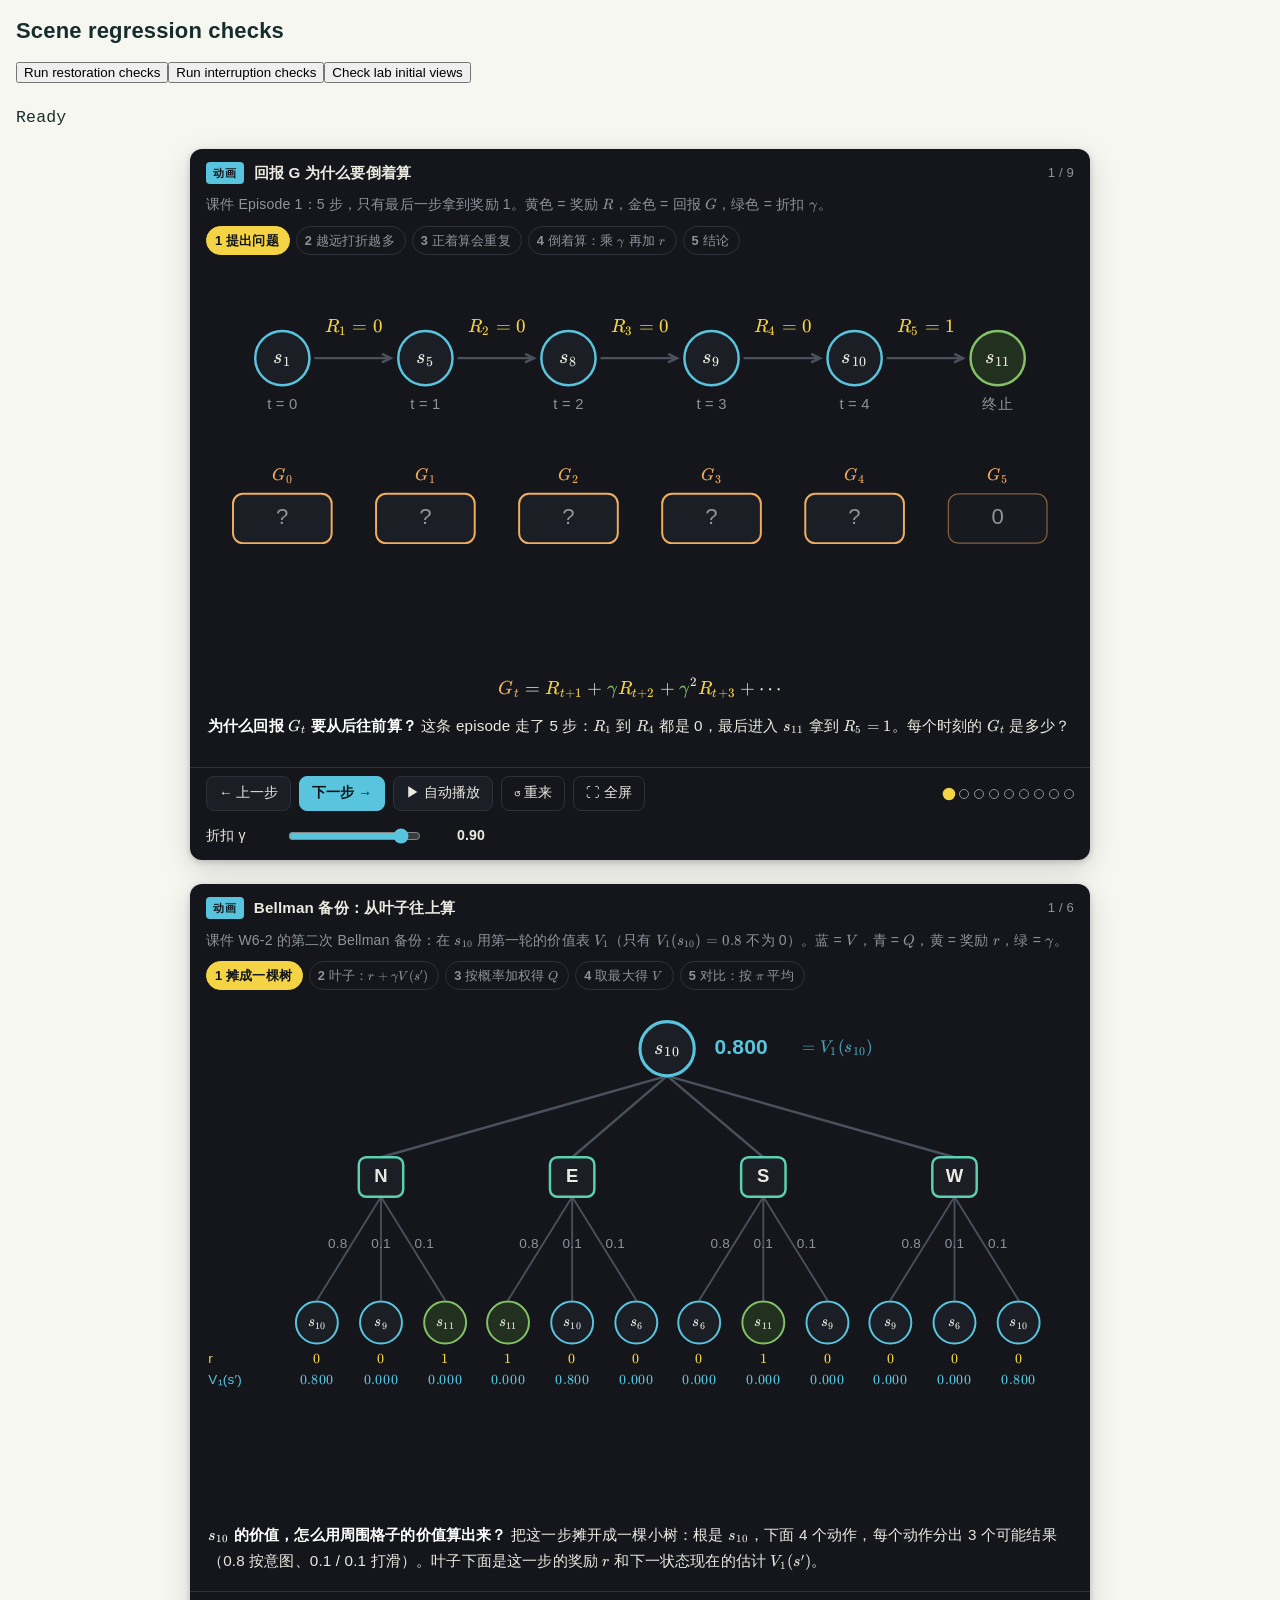
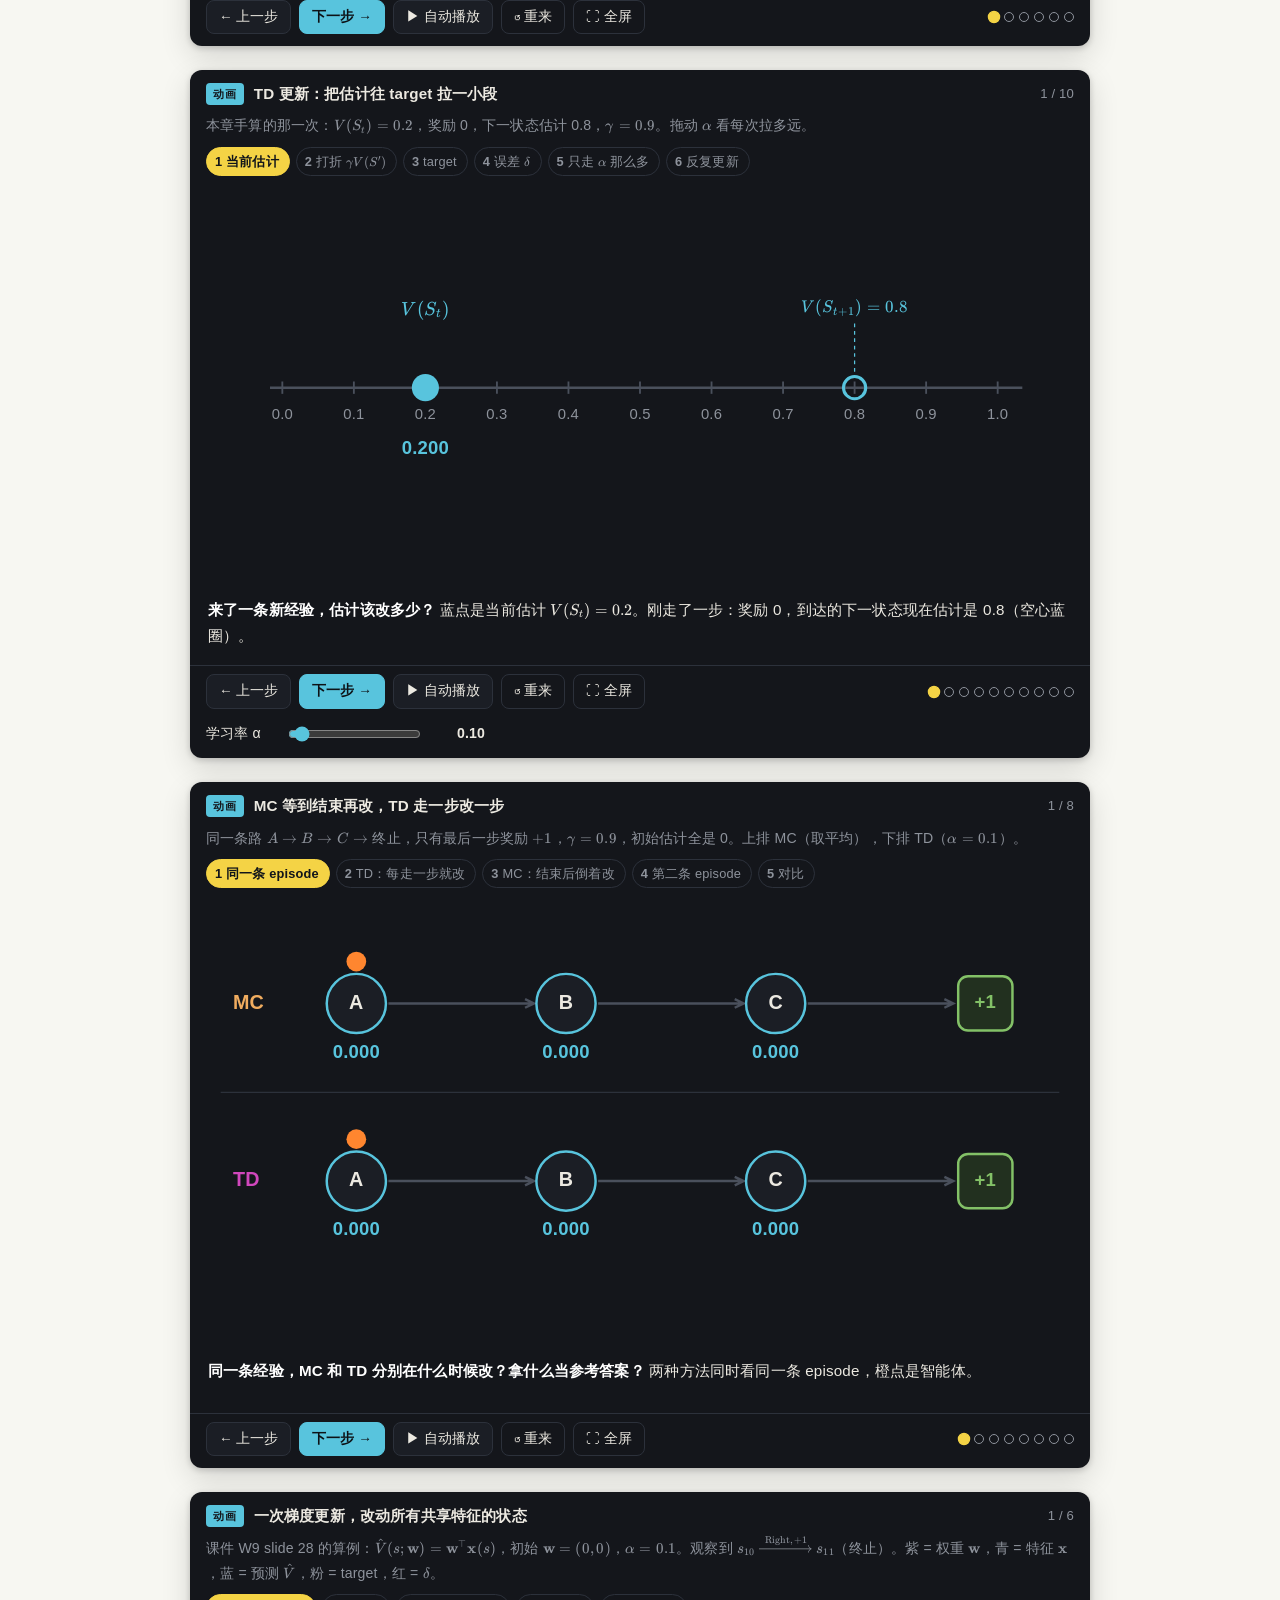
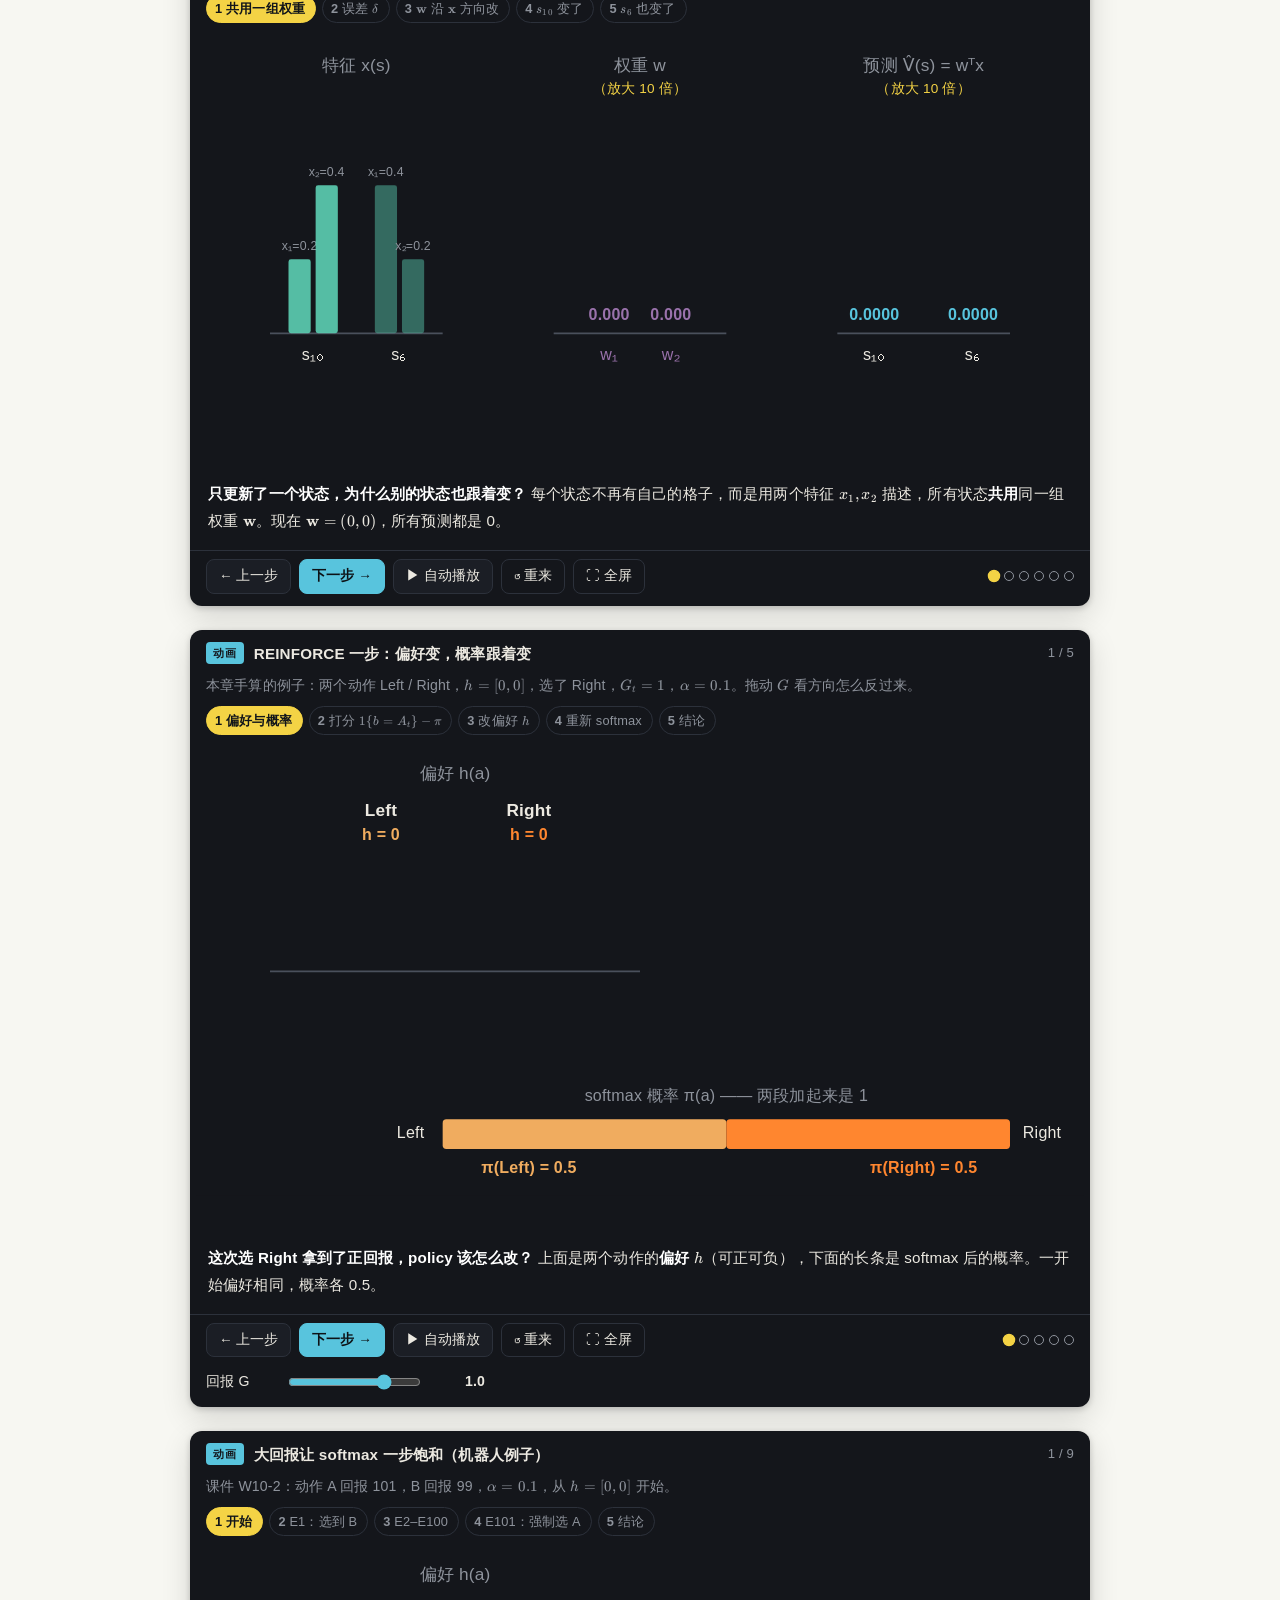
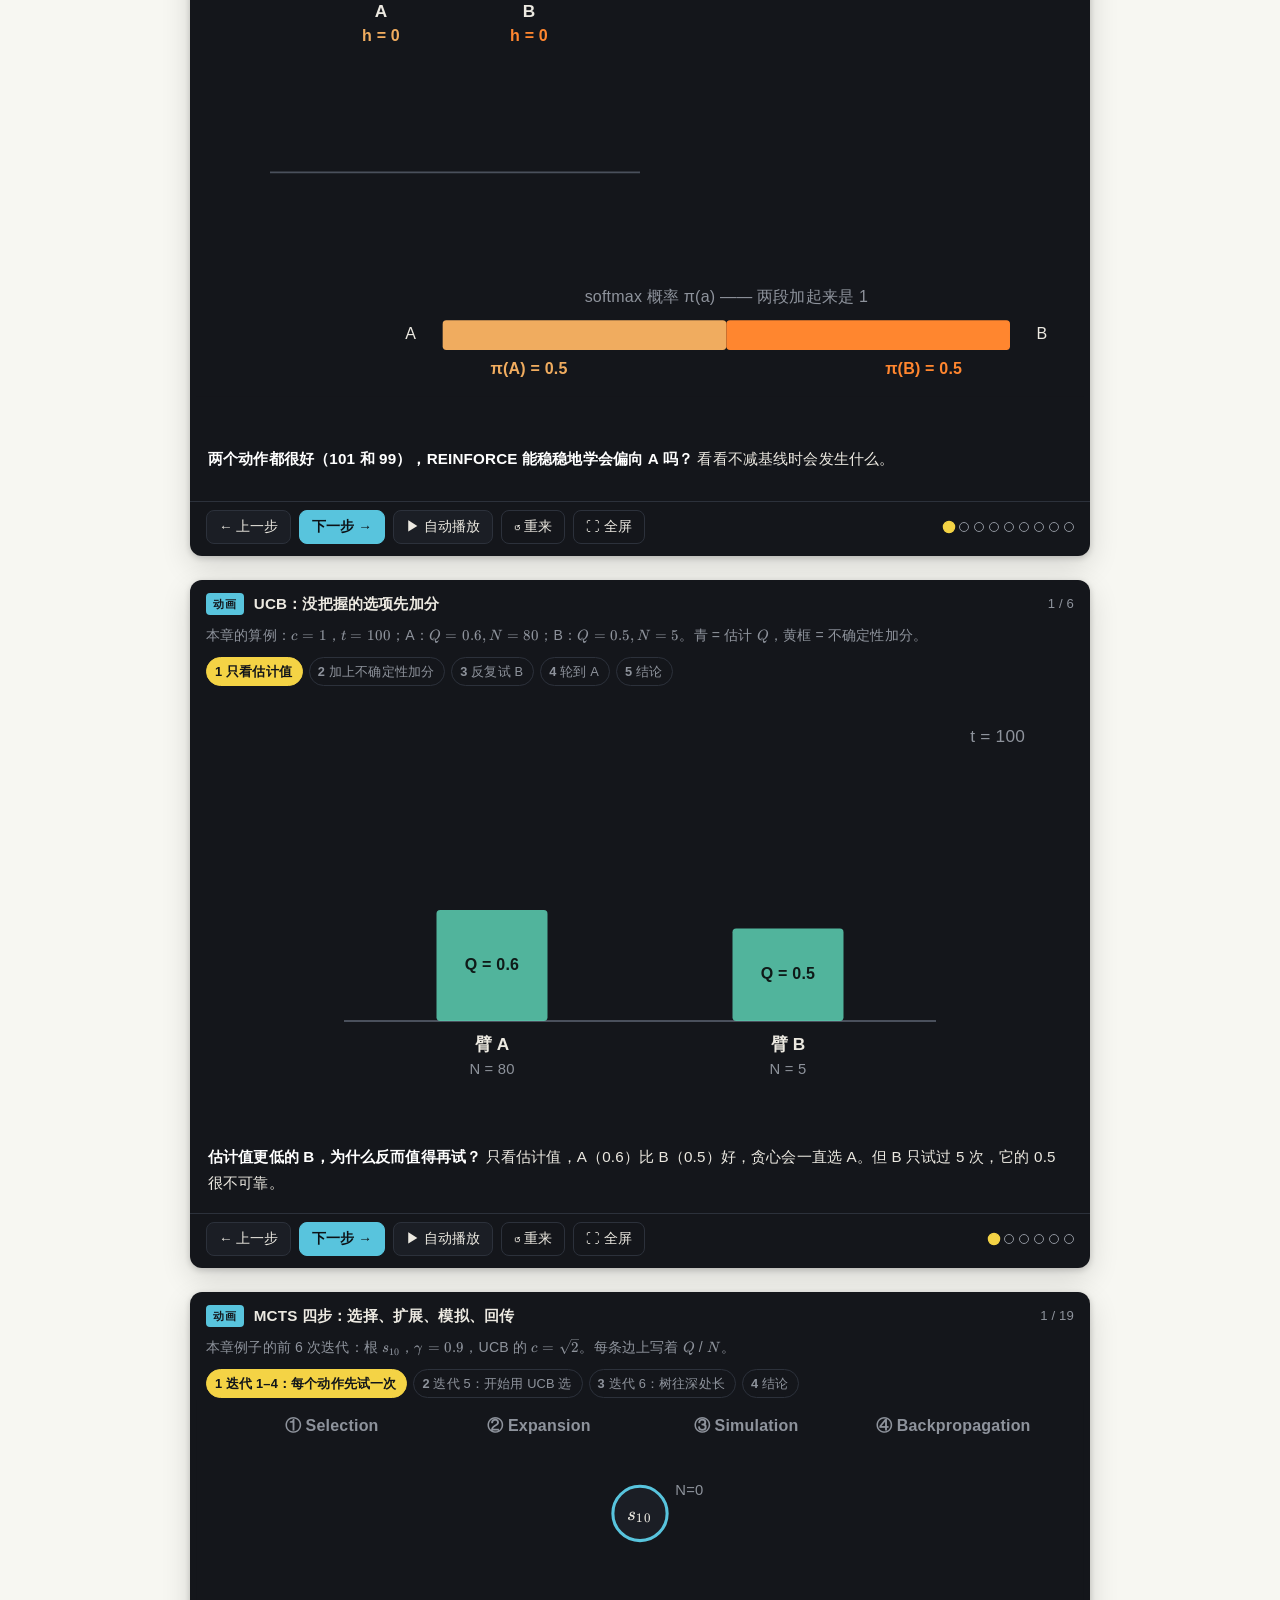
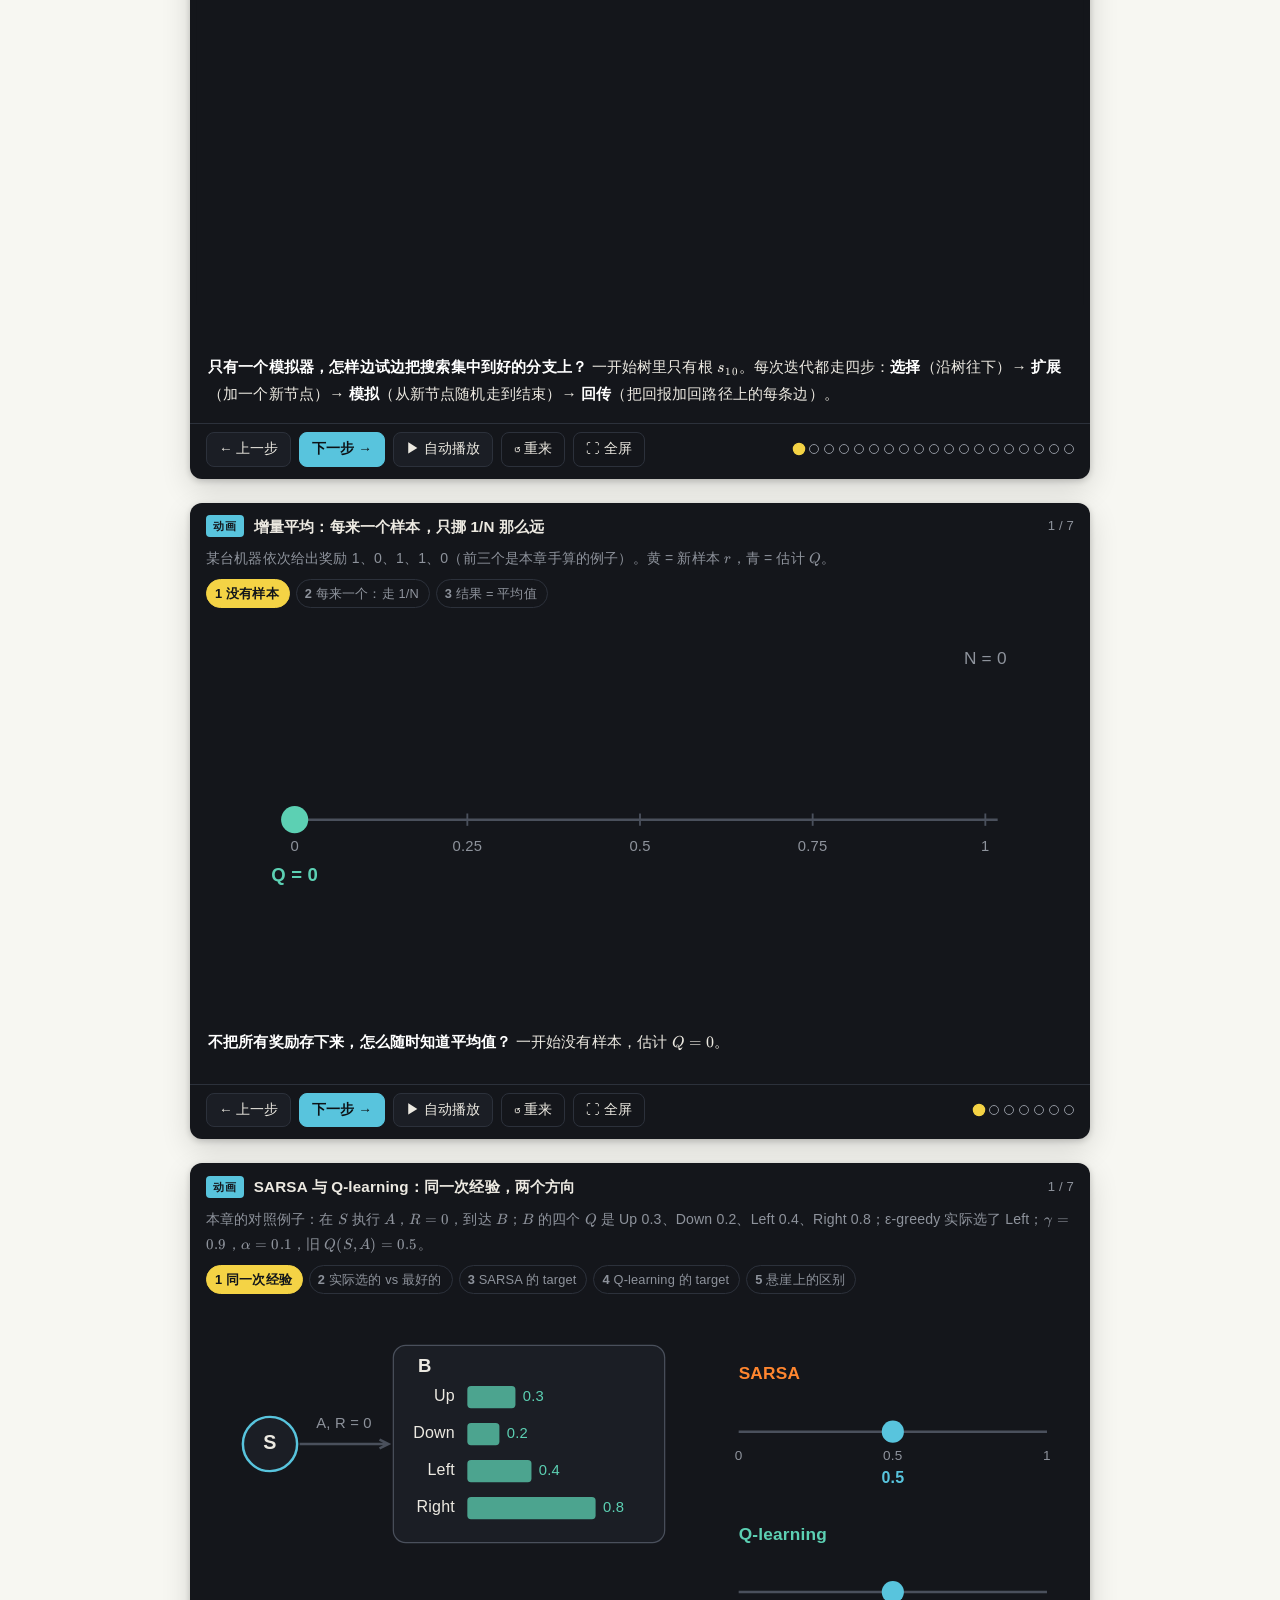
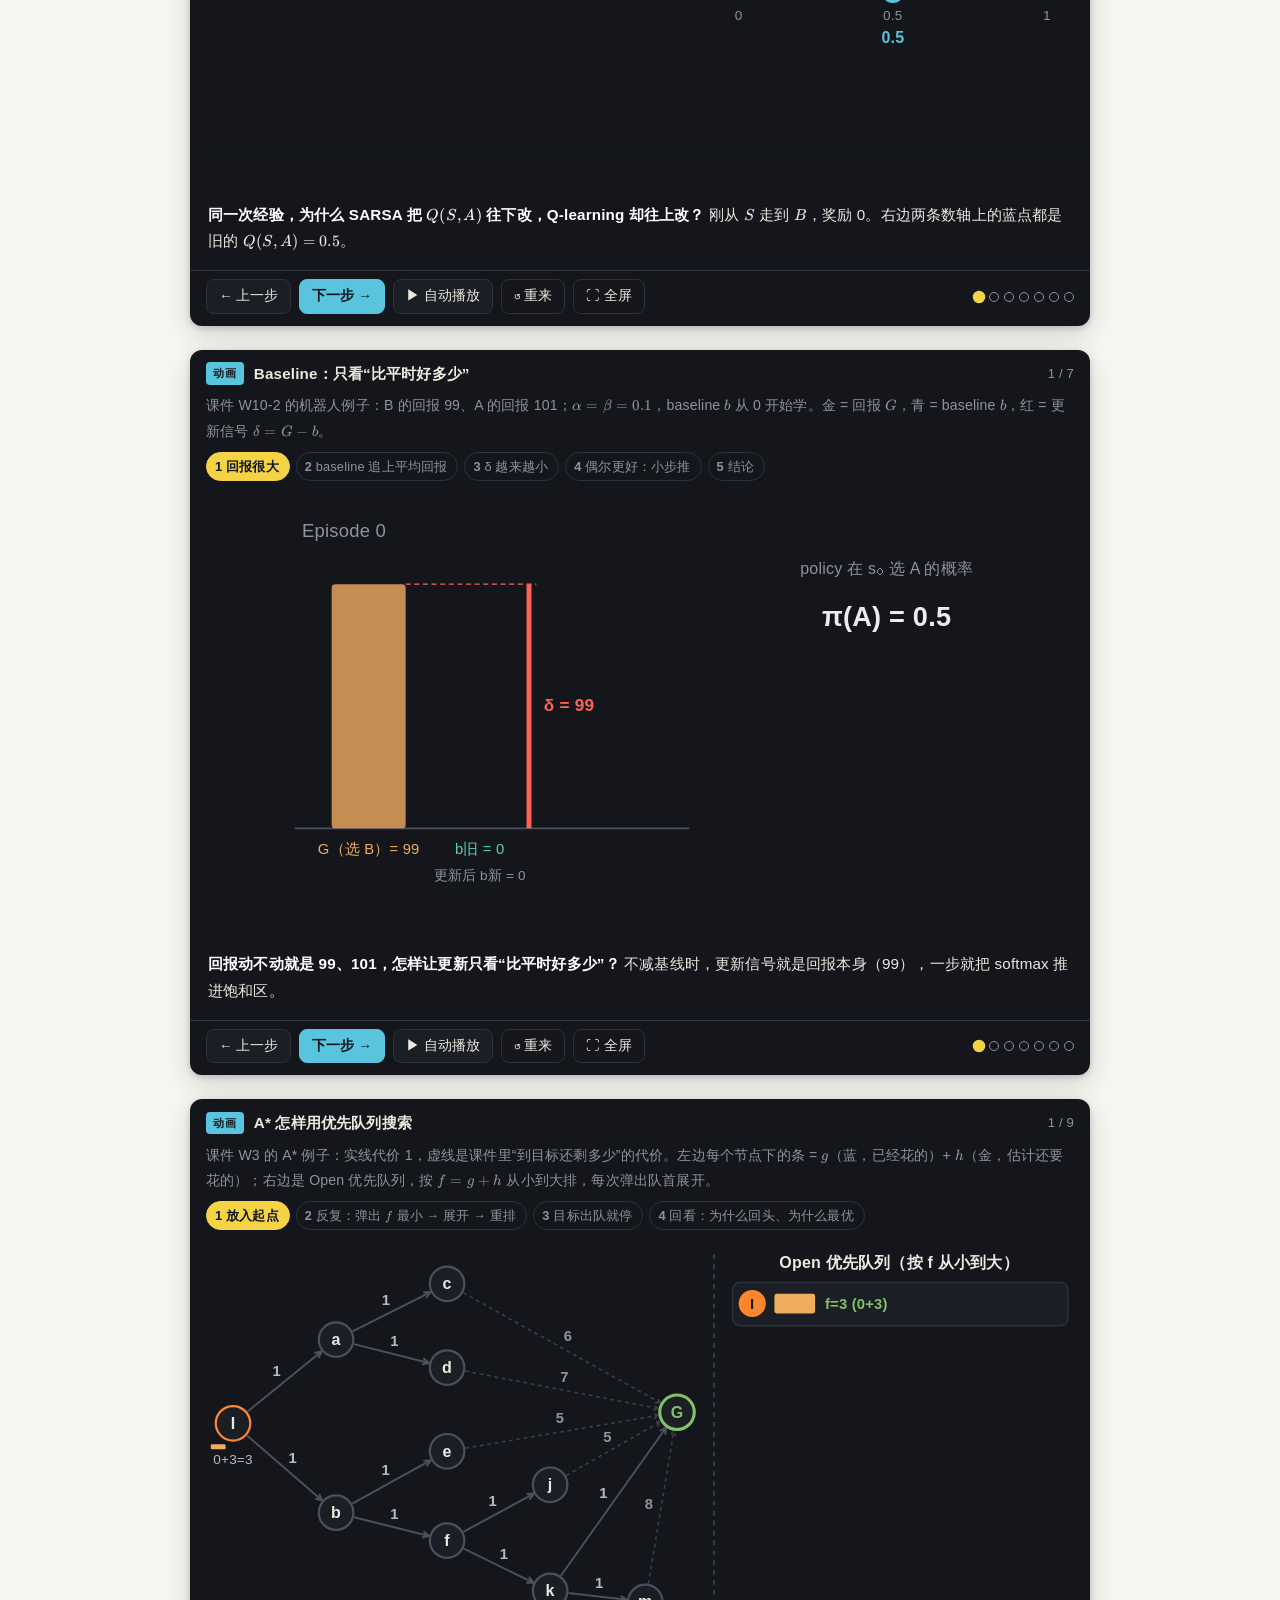
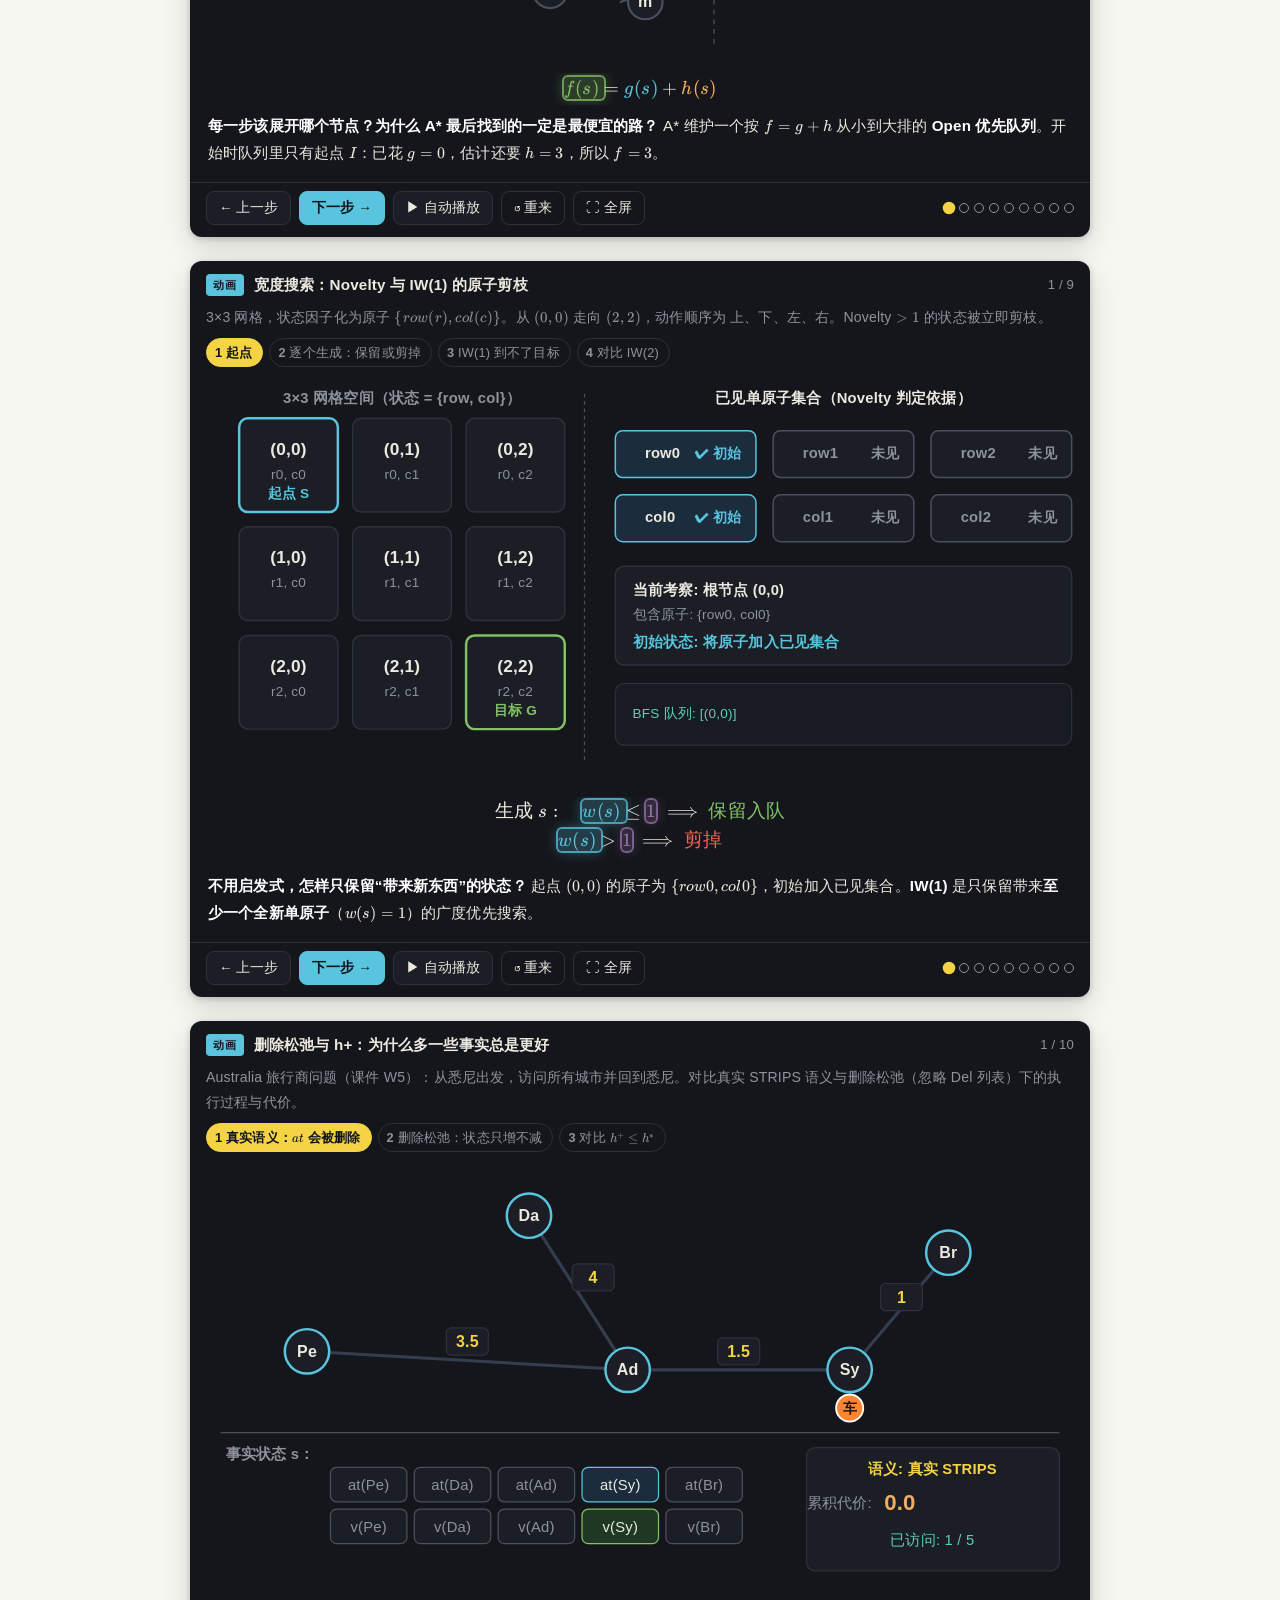
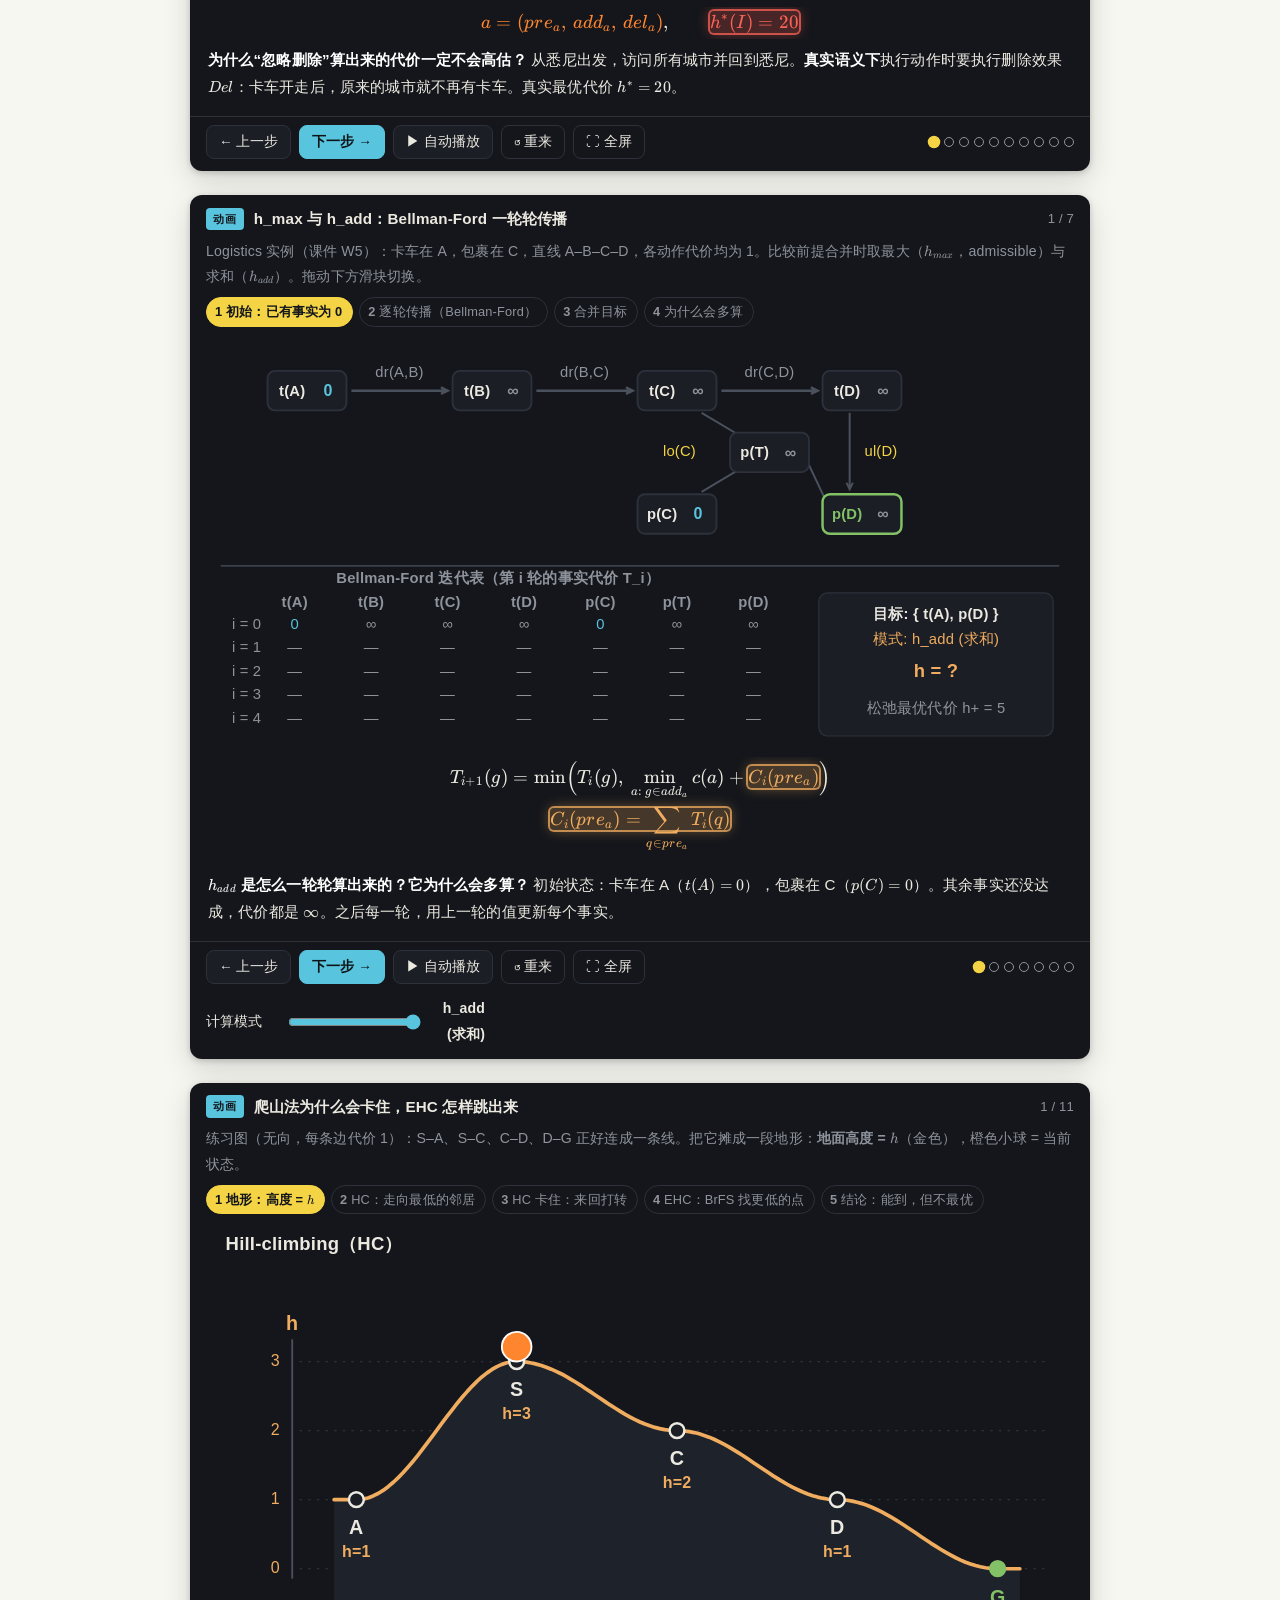
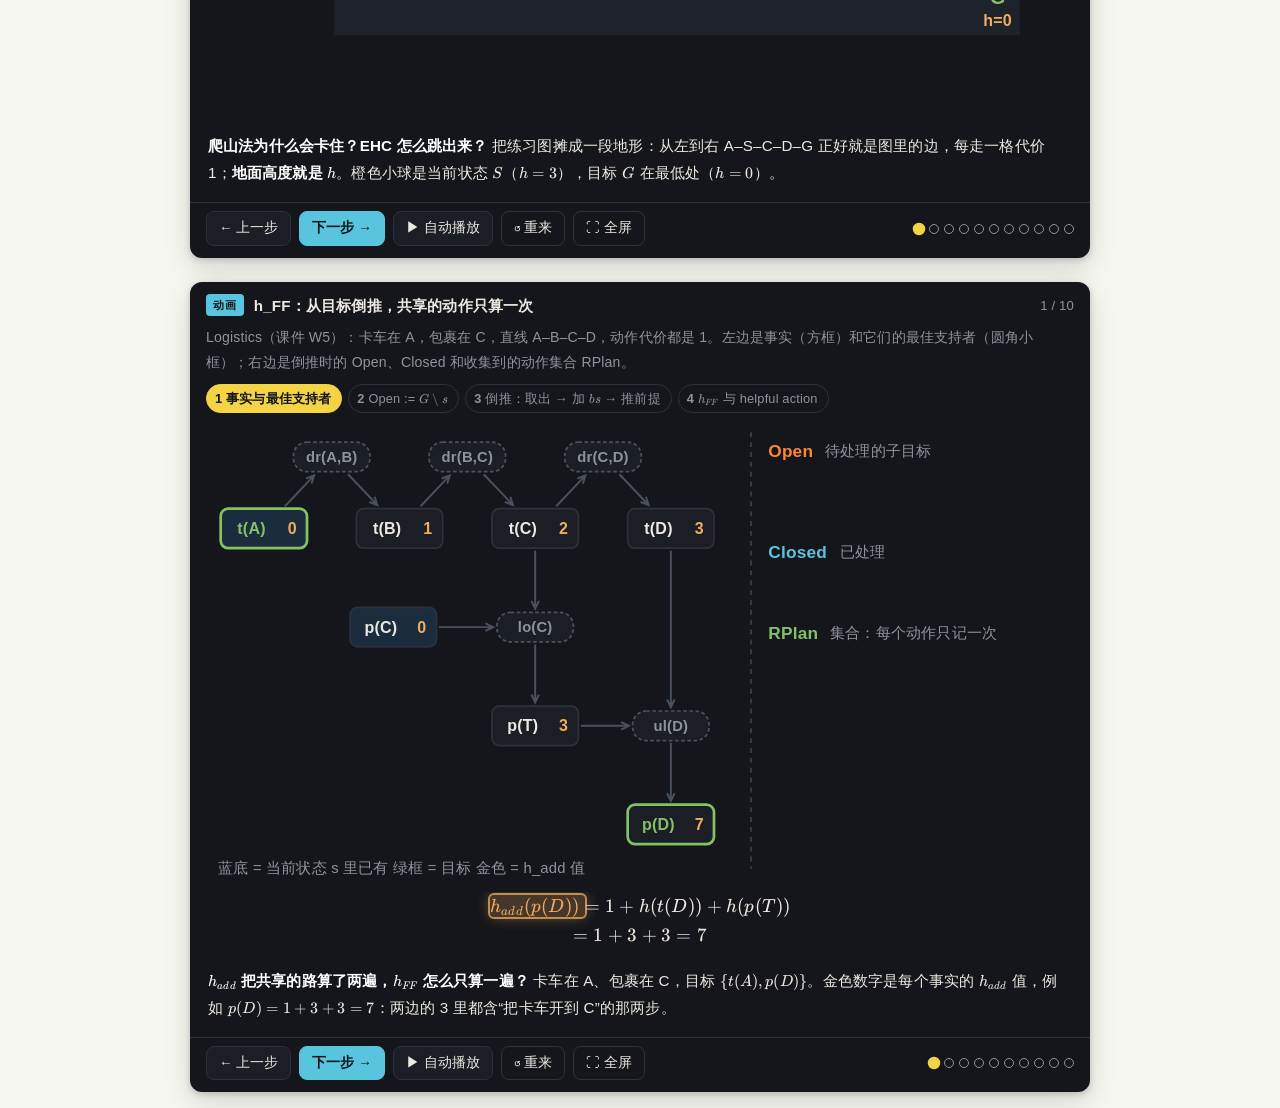
==== site/tests/scenes.browser.html @ ccc2d4f0 "Fix Bellman and baseline visuals, correct GPI animation, add scene regressions" ====
<!doctype html><html lang="zh-CN"><meta charset="utf-8"><meta name="viewport" content="width=device-width,initial-scale=1"><title>Scene regression checks</title><link rel="stylesheet" href="../vendor/katex/dist/katex.min.css">
<link rel="stylesheet" href="../css/base.css">
<link rel="stylesheet" href="../css/layout.css">
<link rel="stylesheet" href="../css/components.css">
<link rel="stylesheet" href="../css/viz.css">
<link rel="stylesheet" href="../css/scene.css"><style>body{margin:16px;display:block}#gallery{max-width:900px;margin:auto;display:grid;gap:24px}#results{white-space:pre-wrap}h1{font-size:22px}</style><h1>Scene regression checks</h1><button id="run" type="button">Run restoration checks</button><button id="interrupt" type="button">Run interruption checks</button><button id="viz" type="button">Check lab initial views</button><pre id="results">Ready</pre><pre id="extra"></pre><div id="gallery"></div><script src="../vendor/katex/dist/katex.min.js"></script>
<script src="../vendor/markdown-it/dist/markdown-it.min.js"></script>
<script src="../js/core/mdp.js"></script>
<script src="../js/core/dp.js"></script>
<script src="../js/core/learn.js"></script>
<script src="../js/core/examples.js"></script>
<script src="../js/core/mcts.js"></script>
<script src="../js/core/planning.js"></script>
<script src="../js/ui/dom.js"></script>
<script src="../js/ui/markdown.js"></script>
<script src="../js/ui/terms.js"></script>
<script src="../js/ui/formula.js"></script>
<script src="../js/ui/quiz.js"></script>
<script src="../js/ui/scene.js"></script>
<script src="../js/viz/grid.js"></script>
<script src="../js/viz/w1-5-planning.js"></script>
<script src="../js/viz/w6-model.js"></script>
<script src="../js/viz/w6-dp.js"></script>
<script src="../js/viz/w7-bandit.js"></script>
<script src="../js/viz/w7-mc.js"></script>
<script src="../js/viz/w8-td.js"></script>
<script src="../js/viz/w8-control.js"></script>
<script src="../js/viz/w9-approx.js"></script>
<script src="../js/viz/w10-policy.js"></script>
<script src="../js/viz/w10-actorcritic.js"></script>
<script src="../js/viz/w11-mcts.js"></script>
<script src="../js/scenes/rl-core.js"></script>
<script src="../js/scenes/rl-advanced.js"></script>
<script src="../js/scenes/rl-extra.js"></script>
<script src="../js/scenes/planning.js"></script>
<script src="../data/content.js"></script>
<script src="../data/part0-planning.js"></script>
<script src="../data/part1-mdp.js"></script>
<script src="../data/part2-dp.js"></script>
<script src="../data/part3-rl.js"></script>
<script src="../data/part4-td.js"></script>
<script src="../data/part5-control.js"></script>
<script src="../data/part6-approx.js"></script>
<script src="../data/part7-policy.js"></script>
<script src="../data/part8-actorcritic.js"></script>
<script src="../data/part9-mcts.js"></script>
<script src="../data/glossary.js"></script>
<script src="../data/formulas.js"></script>
<script src="../data/enrich.js"></script>
<script src="../data/subgoals.js"></script>
<script src="../data/stories.js"></script>
<script src="../data/scenes.js"></script><script src="scenes.browser.js"></script></html>
---- site/css/base.css ----
/* Design tokens, light/dark themes, typography. */
:root {
  color-scheme: light;
  --bg: #f7f7f2;
  --surface: #ffffff;
  --surface-2: #f3f6f1;
  --surface-3: #e6ece4;
  --border: #dce3da;
  --border-strong: #b9c6bb;
  --text: #172d2b;
  --text-2: #3d504c;
  --muted: #64736c;
  --accent: #19766a;
  --accent-soft: #eaf3ed;
  --focus: #aa592a;
  /* semantic colours (match the course figures) */
  --c-blue: #2563eb;    /* current state / current estimate */
  --c-green: #15803d;   /* reward / target / positive */
  --c-red: #dc2626;     /* error / negative */
  --c-orange: #ea580c;  /* action */
  --c-purple: #7c3aed;  /* parameters / learning rate */
  --c-teal: #0f766e;    /* bootstrap estimate */
  --c-gray: #6b7280;    /* environment */
  --c-pink: #db2777;
  --c-yellow: #ca8a04;
  --heat-pos: #16a34a;
  --heat-neg: #dc2626;
  --best: #fde047;
  --best-text: #1d1d1b;
  --wall: #8f8f8f;
  --goal: #4f9f5a;
  --pit: #c8413b;
  --code-bg: #f4f7f2;
  --shadow: 0 1px 2px rgba(30, 28, 20, .06), 0 4px 16px rgba(30, 28, 20, .06);
  --radius: 10px;
  --font: Inter, -apple-system, BlinkMacSystemFont, "PingFang SC", "Hiragino Sans GB", "Microsoft YaHei", "Noto Sans CJK SC", "Segoe UI", Roboto, sans-serif;
  --mono: "SF Mono", "JetBrains Mono", Menlo, Consolas, monospace;
  --topbar-h: 56px;
}
:root[data-theme="dark"] {
  color-scheme: dark;
  --bg: #16201f; --surface: #202d2a; --surface-2: #26352f; --surface-3: #2f4139;
  --border: #3a4c44; --border-strong: #4f665b; --text: #e4eee8; --text-2: #c4d3ca; --muted: #a9bcb0;
  --accent: #7dd4b5; --accent-soft: #293e34; --focus: #efb487;
  --c-blue: #6ea0ff; --c-green: #4ade80; --c-red: #f87171; --c-orange: #fb923c; --c-purple: #a78bfa;
  --c-teal: #2dd4bf; --c-gray: #a1a1aa; --c-pink: #f472b6; --c-yellow: #facc15;
  --heat-pos: #22c55e; --heat-neg: #ef4444; --best: #a16207; --best-text: #fff7d6;
  --wall: #4b5a53; --goal: #2f7a3c; --pit: #9c2f2a; --code-bg: #1a2523;
  --shadow: 0 1px 2px rgba(0, 0, 0, .4), 0 6px 20px rgba(0, 0, 0, .3);
}

*, *::before, *::after { box-sizing: border-box; }
html { -webkit-text-size-adjust: 100%; }
body {
  margin: 0; background: var(--bg); color: var(--text);
  font: 16.5px/1.8 var(--font); letter-spacing: .01em;
  -webkit-font-smoothing: antialiased;
}
a { color: var(--accent); text-decoration: none; }
a:hover { text-decoration: underline; }
:focus-visible { outline: 2px solid var(--focus); outline-offset: 2px; border-radius: 4px; }
h1, h2, h3, h4 { line-height: 1.35; margin: 0 0 .5em; font-weight: 650; }
h1 { font-size: 1.9rem; }
h2 { font-size: 1.35rem; }
h3 { font-size: 1.1rem; }
p { margin: 0 0 .9em; }
small, .muted { color: var(--muted); }
code { font-family: var(--mono); font-size: .88em; background: var(--surface-2); padding: .1em .35em; border-radius: 4px; }
hr { border: 0; border-top: 1px solid var(--border); margin: 1.5em 0; }
.skip-link { position: absolute; left: -999px; top: 8px; background: var(--surface); padding: 8px 12px; z-index: 100; }
.skip-link:focus { left: 8px; }
.warn-text { color: var(--c-red); }
.katex { font-size: 1.06em; }
.katex-display { margin: .8em 0; overflow-x: auto; overflow-y: hidden; padding: 4px 0; }

/* Scroll containers must be positioned: KaTeX's visually-hidden MathML is position:absolute and
 * otherwise escapes an overflow-x:auto box, widening the whole page on narrow screens. */
.katex-display, .prose table, table.data, .viz-step, .viz-card, pre.code, .quiz-ctx, .math-display { position: relative; }
.katex { position: relative; }
---- site/css/layout.css ----
/* Three-column shell: TOC | content | visualiser panel. */
.topbar {
  position: sticky; top: 0; z-index: 30; height: var(--topbar-h);
  display: flex; align-items: center; gap: 14px; padding: 0 16px;
  background: color-mix(in srgb, var(--surface) 92%, transparent);
  backdrop-filter: saturate(1.4) blur(10px); -webkit-backdrop-filter: saturate(1.4) blur(10px);
  border-bottom: 1px solid var(--border);
}
.brand { display: flex; align-items: center; gap: 8px; color: var(--text); font-weight: 650; white-space: nowrap; }
.brand:hover { text-decoration: none; }
.brand-mark { display: inline-grid; place-items: center; width: 30px; height: 30px; border-radius: 8px; background: var(--text); color: var(--bg); font-size: .8rem; letter-spacing: .04em; }
.crumb { flex: 1; min-width: 0; white-space: nowrap; overflow: hidden; text-overflow: ellipsis; color: var(--text-2); font-size: .92rem; }
.crumb-week { display: inline-block; font-size: .72rem; font-weight: 700; color: var(--accent); background: var(--accent-soft); border-radius: 999px; padding: 1px 8px; margin-right: 4px; }
.crumb-sec { color: var(--muted); }
.top-progress { display: flex; align-items: center; gap: 8px; }
.progress-track { width: 110px; height: 6px; border-radius: 999px; background: var(--surface-3); overflow: hidden; }
.progress-fill { height: 100%; width: 0; background: var(--c-green); transition: width .3s; }
.progress-text { font-size: .78rem; color: var(--muted); white-space: nowrap; }
.top-actions { display: flex; align-items: center; gap: 4px; }
.top-actions a { padding: 6px 10px; border-radius: 8px; color: var(--text-2); font-size: .9rem; white-space: nowrap; }
.top-actions a:hover { background: var(--surface-2); text-decoration: none; }
.icon-btn { border: 1px solid var(--border); background: var(--surface); color: var(--text); border-radius: 8px; height: 34px; min-width: 34px; cursor: pointer; font: inherit; font-size: .9rem; }
.icon-btn.text { padding: 0 10px; }
#toc-toggle { display: none; }
.chapter-track { position: absolute; left: 0; right: 0; bottom: -1px; height: 2px; }
.chapter-fill { height: 100%; width: 0; background: var(--accent); transition: width .25s; }

.shell { display: grid; grid-template-columns: 272px minmax(0, 1fr); min-height: calc(100vh - var(--topbar-h)); }
body.has-viz-panel .shell { grid-template-columns: 272px minmax(0, 1fr) minmax(420px, 36vw); }
.toc {
  position: sticky; top: var(--topbar-h); height: calc(100vh - var(--topbar-h)); overflow-y: auto;
  border-right: 1px solid var(--border); background: var(--surface); padding: 14px 10px 40px;
}
main { min-width: 0; outline: none; }
.main-inner { max-width: 820px; margin: 0 auto; padding: 28px 32px 80px; }
.viz-panel { display: none; }
body.has-viz-panel .viz-panel {
  display: block; position: sticky; top: var(--topbar-h); height: calc(100vh - var(--topbar-h)); overflow-y: auto;
  border-left: 1px solid var(--border); background: var(--surface); padding: 16px;
}
body.has-viz-panel .viz-wide-hint { display: block; }
.viz-wide-hint { display: none; color: var(--muted); font-size: .88rem; }
.scrim { display: none; }

/* TOC */
.toc-home { display: block; padding: 6px 10px; border-radius: 8px; color: var(--text); font-weight: 600; margin-bottom: 8px; }
.toc-part { margin: 14px 0 6px; }
.toc-part-head { display: flex; align-items: center; gap: 6px; padding: 0 8px 4px; font-size: .8rem; color: var(--muted); }
.toc-week { font-weight: 700; color: var(--accent); }
.toc-part-title { flex: 1; font-weight: 600; color: var(--text-2); }
.toc-part-count { font-variant-numeric: tabular-nums; }
.toc-chapters { list-style: none; margin: 0; padding: 0; }
.toc-link { display: flex; align-items: center; gap: 8px; padding: 5px 8px; border-radius: 8px; color: var(--text-2); font-size: .9rem; line-height: 1.4; }
.toc-link:hover { background: var(--surface-2); text-decoration: none; }
.toc-link.active { background: var(--accent-soft); color: var(--text); font-weight: 600; }
.toc-num { width: 18px; text-align: right; color: var(--muted); font-size: .78rem; font-variant-numeric: tabular-nums; }
.toc-dot { width: 8px; height: 8px; border-radius: 50%; border: 1.5px solid var(--border-strong); flex: none; }
.toc-dot.seen { border-color: var(--accent); }
.toc-dot.done { background: var(--c-green); border-color: var(--c-green); }
.toc-title { flex: 1; min-width: 0; }

@media (max-width: 1100px) {
  .progress-track { width: 70px; }
  .top-actions a { padding: 6px 6px; }
}
@media (max-width: 900px) {
  #toc-toggle { display: inline-block; }
  .shell, body.has-viz-panel .shell { grid-template-columns: minmax(0, 1fr); }
  .toc { position: fixed; left: 0; top: var(--topbar-h); bottom: 0; width: min(300px, 86vw); height: auto; z-index: 40;
    transform: translateX(-102%); transition: transform .2s ease; box-shadow: var(--shadow); }
  body.toc-open .toc { transform: none; }
  body.toc-open .scrim { display: block; position: fixed; inset: var(--topbar-h) 0 0 0; background: rgba(0, 0, 0, .3); z-index: 35; }
  .brand-text, .top-progress .progress-text { display: none; }
  .main-inner { padding: 20px 16px 64px; }
}
@media (max-width: 640px) {
  .top-actions a { display: none; }
  .top-progress, .brand { display: none; }
  .crumb-sec { display: none; }
  .crumb { font-size: .82rem; }
  h1 { font-size: 1.5rem; }
}
@media print {
  .topbar, .toc, .viz-panel, .ch-secnav { display: none !important; }
  .shell { display: block; }
}

/* sidebar search, results, footer */
.toc-search-label { display: block; font-size: .78rem; color: var(--muted); margin: 2px 8px 6px; }
.toc-search { width: 100%; font: inherit; font-size: .88rem; padding: 8px 12px; border-radius: 9px; border: 1px solid var(--border); background: var(--bg); color: var(--text); margin-bottom: 10px; }
.toc-results { display: grid; gap: 4px; }
.toc-hit { display: block; padding: 7px 9px; border-radius: 8px; color: var(--text); font-size: .88rem; line-height: 1.45; }
.toc-hit:hover { background: var(--surface-2); text-decoration: none; }
.toc-hit small { display: block; color: var(--muted); font-size: .78rem; }
.toc-foot { margin: 18px 8px 0; font-size: .74rem; color: var(--muted); line-height: 1.8; }
.link-btn { display: block; margin-top: 6px; border: 0; background: none; padding: 0; color: var(--accent); font: inherit; cursor: pointer; }
---- site/css/components.css ----
/* Chapter page, prose, formula explainer, quiz, reference pages. */
.btn {
  display: inline-flex; align-items: center; gap: 6px; padding: 7px 14px; border-radius: 8px; cursor: pointer;
  border: 1px solid var(--border-strong); background: var(--surface); color: var(--text); font: inherit; font-size: .92rem; line-height: 1.3;
}
.btn:hover { background: var(--surface-2); text-decoration: none; }
.btn.primary { background: var(--accent); color: #fff; border-color: var(--accent); }
.btn.primary:hover { opacity: .9; }
.btn.ghost { border-color: transparent; background: transparent; color: var(--muted); }
.btn:disabled { opacity: .45; cursor: not-allowed; }
.badge { display: inline-block; font-size: .74rem; font-weight: 700; letter-spacing: .03em; color: var(--accent); background: var(--accent-soft); padding: 2px 9px; border-radius: 999px; }

/* chapter header */
.ch-header { margin-bottom: 18px; }
.ch-kicker { display: flex; align-items: center; gap: 8px; color: var(--muted); font-size: .88rem; margin-bottom: 8px; }
.ch-title { font-size: 2rem; margin-bottom: 6px; }
.ch-en { display: block; font-size: 1rem; font-weight: 500; color: var(--muted); margin-top: 2px; }
.ch-summary { font-size: 1.08rem; color: var(--text-2); }
.ch-goals { background: var(--surface); border: 1px solid var(--border); border-radius: var(--radius); padding: 12px 16px; font-size: .95rem; }
.ch-goals ul { margin: 6px 0 0; padding-left: 1.2em; }
.ch-prereq { font-size: .9rem; color: var(--muted); margin-top: 8px; }
.ch-secnav {
  position: sticky; top: var(--topbar-h); z-index: 10; display: flex; gap: 4px; overflow-x: auto; scrollbar-width: none;
  margin: 0 -8px 8px; padding: 8px; background: color-mix(in srgb, var(--bg) 94%, transparent); backdrop-filter: blur(8px); -webkit-backdrop-filter: blur(8px);
}
.ch-secnav::-webkit-scrollbar { display: none; }
.ch-secnav a { display: inline-flex; align-items: center; gap: 5px; white-space: nowrap; padding: 4px 10px; border-radius: 999px; font-size: .82rem; color: var(--text-2); border: 1px solid var(--border); background: var(--surface); }
.ch-secnav a span { font-weight: 700; color: var(--muted); font-variant-numeric: tabular-nums; }
.ch-secnav a:hover { text-decoration: none; border-color: var(--border-strong); }
.ch-secnav a.active { background: var(--accent); color: #fff; border-color: var(--accent); }
.ch-secnav a.active span { color: #fff; opacity: .8; }
.ch-section { padding: 22px 0 10px; border-top: 1px solid var(--border); scroll-margin-top: calc(var(--topbar-h) + 52px); }
.ch-section-title { display: flex; align-items: center; gap: 10px; font-size: 1.28rem; }
.ch-section-num { display: inline-grid; place-items: center; width: 28px; height: 28px; border-radius: 8px; background: var(--surface-3); color: var(--text-2); font-size: .85rem; font-variant-numeric: tabular-nums; }
.ch-footer { margin-top: 30px; padding-top: 20px; border-top: 1px solid var(--border); }
.mastered { display: flex; align-items: center; gap: 8px; font-weight: 600; cursor: pointer; padding: 12px 14px; border-radius: var(--radius); background: var(--surface); border: 1px solid var(--border); }
.mastered input { width: 18px; height: 18px; accent-color: var(--c-green); }
.source-note { margin-top: 12px; font-size: .88rem; color: var(--muted); }
.source-note summary { cursor: pointer; }
.ch-pager { display: grid; grid-template-columns: 1fr 1fr; gap: 12px; margin-top: 18px; }
.pager { display: flex; flex-direction: column; padding: 12px 16px; border-radius: var(--radius); border: 1px solid var(--border); background: var(--surface); color: var(--text); }
.pager:hover { border-color: var(--border-strong); text-decoration: none; }
.pager small { color: var(--muted); }
.pager.next { text-align: right; }

/* prose */
.prose { overflow-wrap: anywhere; }
.prose ul, .prose ol { padding-left: 1.4em; margin: 0 0 1em; }
.prose li { margin: .25em 0; }
.prose h3 { margin-top: 1.3em; font-size: 1.08rem; }
.prose h4 { margin-top: 1.1em; font-size: 1rem; color: var(--text-2); }
.prose table, table.data { border-collapse: collapse; width: 100%; margin: .6em 0 1.2em; font-size: .92rem; display: block; overflow-x: auto; }
.prose th, .prose td, table.data th, table.data td { border: 1px solid var(--border); padding: 6px 10px; text-align: left; vertical-align: top; }
.prose th, table.data th { background: var(--surface-2); font-weight: 600; white-space: nowrap; }
.prose td .katex, table.data td .katex { font-size: 1em; }
table.data { display: table; font-variant-numeric: tabular-nums; }
table.data td.num, table.data th.num { text-align: right; }
table.data tr.hl td { background: color-mix(in srgb, var(--c-blue) 12%, transparent); }
.prose blockquote { margin: 0 0 1em; padding: 4px 14px; border-left: 3px solid var(--border-strong); color: var(--text-2); }
pre.code { background: var(--code-bg); border: 1px solid var(--border); border-radius: 8px; padding: 12px 14px; overflow-x: auto; font: .86rem/1.6 var(--mono); margin: 0 0 1em; }
pre.code code { background: none; padding: 0; font-size: 1em; }
.tok-kw { color: var(--c-purple); font-weight: 600; }
.tok-com { color: var(--muted); font-style: italic; }
.tok-str { color: var(--c-green); }
.tok-num { color: var(--c-orange); }
.tok-var { color: var(--c-blue); }
.callout { border-radius: var(--radius); padding: 12px 16px; margin: 0 0 1.1em; border: 1px solid var(--border); background: var(--surface); }
.callout > :last-child { margin-bottom: 0; }
.callout-title { font-weight: 650; margin-bottom: 4px; }
.callout-key { border-left: 4px solid var(--c-blue); }
.callout-tip { border-left: 4px solid var(--c-green); }
.callout-warn { border-left: 4px solid var(--c-red); }
.callout-note { border-left: 4px solid var(--c-gray); }
.callout-example { border-left: 4px solid var(--c-orange); }
.callout-ext { border-left: 4px solid var(--c-purple); background: color-mix(in srgb, var(--c-purple) 6%, var(--surface)); }
.callout-source { border-left: 4px solid var(--c-yellow); font-size: .92rem; }

/* formula explainer */
.fx { border: 1px solid var(--border); border-radius: var(--radius); background: var(--surface); padding: 14px 16px; margin: 0 0 18px; }
.fx-title { font-weight: 650; margin-bottom: 2px; }
.fx-formula { font-size: 1.12rem; }
.fx-formula .fx-hl { background: color-mix(in srgb, var(--fx) 22%, transparent); box-shadow: 0 0 0 2px color-mix(in srgb, var(--fx) 70%, transparent); border-radius: 4px; color: var(--fx); transition: background .15s; }
.fx-formula .fx-hl .fx-hl { box-shadow: none; }
.fx-controls { display: flex; align-items: center; gap: 8px; flex-wrap: wrap; margin: 4px 0 10px; }
.fx-counter { color: var(--muted); font-size: .85rem; font-variant-numeric: tabular-nums; }
.fx-chips { display: flex; flex-wrap: wrap; gap: 6px; margin-bottom: 10px; }
.fx-chip { border: 1.5px solid color-mix(in srgb, var(--fx) 55%, transparent); color: var(--text); background: transparent; border-radius: 999px; padding: 3px 11px; font: inherit; font-size: .85rem; cursor: pointer; }
.fx-chip.active, .fx-chip:hover { background: color-mix(in srgb, var(--fx) 18%, transparent); }
.fx-explain { background: var(--surface-2); border-radius: 8px; padding: 10px 14px; min-height: 64px; }
.fx-explain > :last-child { margin-bottom: 0; }
.fx-step-head { margin-bottom: 6px; }
.fx-tag { display: inline-block; font-size: .82rem; font-weight: 650; color: var(--fx); border: 1.5px solid var(--fx); border-radius: 999px; padding: 0 9px; margin-right: 4px; }

/* pitfalls */
.pitfalls { display: grid; gap: 12px; }
.pitfall { border: 1px solid var(--border); border-radius: var(--radius); overflow: hidden; background: var(--surface); }
.pitfall-wrong { display: flex; gap: 10px; padding: 10px 14px; background: color-mix(in srgb, var(--c-red) 8%, var(--surface)); font-weight: 550; }
.pitfall-right { display: flex; gap: 10px; padding: 10px 14px; }
.pitfall-right > div > :last-child { margin-bottom: 0; }
.pitfall-tag { flex: none; font-size: .75rem; font-weight: 700; padding: 1px 8px; border-radius: 6px; height: fit-content; margin-top: 4px; }
.pitfall-wrong .pitfall-tag { color: var(--c-red); border: 1px solid var(--c-red); }
.pitfall-right .pitfall-tag { color: var(--c-green); border: 1px solid var(--c-green); }

/* quiz */
.quiz { display: grid; gap: 16px; }
.quiz-summary { color: var(--muted); font-size: .9rem; }
.quiz-card { border: 1px solid var(--border); border-radius: var(--radius); background: var(--surface); padding: 14px 16px; }
.quiz-head { display: flex; align-items: center; gap: 8px; margin-bottom: 6px; font-size: .8rem; }
.quiz-kind { font-weight: 700; color: var(--c-purple); background: color-mix(in srgb, var(--c-purple) 12%, transparent); border-radius: 999px; padding: 1px 9px; }
.quiz-num { color: var(--muted); font-weight: 600; }
.quiz-prev { margin-left: auto; }
.quiz-prev.ok { color: var(--c-green); } .quiz-prev.bad { color: var(--c-red); }
.quiz-q > :last-child { margin-bottom: 8px; }
.quiz-options { display: grid; gap: 6px; }
.quiz-option { display: flex; align-items: flex-start; gap: 10px; padding: 8px 12px; border: 1px solid var(--border); border-radius: 8px; cursor: pointer; }
.quiz-option:hover { background: var(--surface-2); }
.quiz-option input { margin-top: 6px; accent-color: var(--accent); }
.quiz-letter { font-weight: 700; color: var(--muted); }
.quiz-text { flex: 1; min-width: 0; }
.quiz-option.is-answer { border-color: var(--c-green); background: color-mix(in srgb, var(--c-green) 9%, transparent); }
.quiz-option.is-wrong { border-color: var(--c-red); background: color-mix(in srgb, var(--c-red) 9%, transparent); }
.quiz-number { font: inherit; padding: 7px 10px; border: 1px solid var(--border-strong); border-radius: 8px; width: 180px; background: var(--surface); color: var(--text); }
.quiz-actions { display: flex; gap: 8px; margin-top: 10px; }
.quiz-feedback:empty { display: none; }
.quiz-feedback { margin-top: 10px; padding: 10px 14px; border-radius: 8px; background: var(--surface-2); }
.quiz-feedback.ok { border-left: 4px solid var(--c-green); }
.quiz-feedback.bad { border-left: 4px solid var(--c-red); }
.quiz-verdict { font-weight: 700; margin-bottom: 4px; }
.quiz-feedback.ok .quiz-verdict { color: var(--c-green); }
.quiz-feedback.bad .quiz-verdict { color: var(--c-red); }
.quiz-why { margin: 6px 0 0; padding-left: 1.2em; font-size: .92rem; }
.quiz-feedback > :last-child { margin-bottom: 0; }

/* home & reference pages */
.home-hero { padding: 10px 0 20px; }
.home-hero h1 { font-size: 2.1rem; }
.lead { font-size: 1.06rem; color: var(--text-2); }
.home-actions { display: flex; flex-wrap: wrap; gap: 8px; margin-top: 14px; }
.home-map { margin: 20px 0 28px; }
.home-start { margin: 8px 0 24px; padding: 18px 20px; border: 1px solid var(--border); border-radius: 10px; background: var(--surface); }
.home-start h2 { margin-top: 0; }
.home-start-grid { display: grid; grid-template-columns: minmax(0, 1.4fr) minmax(0, 1fr); gap: 24px; align-items: start; }
.home-gridcard { min-width: 0; }
.home-gridcard p { font-size: .9rem; color: var(--muted); }
.home-gridcard .grid-svg { max-width: 360px; width: 100%; }
@media (max-width: 760px) { .home-start-grid { grid-template-columns: minmax(0, 1fr); } }
.chain { display: flex; flex-wrap: wrap; align-items: center; gap: 6px; }
.chain-node { padding: 4px 10px; border-radius: 8px; border: 1px solid var(--border); background: var(--surface); font-size: .88rem; color: var(--text); }
.chain-node:hover { border-color: var(--accent); text-decoration: none; }
.chain-arrow { color: var(--muted); }
.home-parts { display: grid; grid-template-columns: repeat(auto-fill, minmax(240px, 1fr)); gap: 14px; }
.part-card { border: 1px solid var(--border); border-radius: var(--radius); background: var(--surface); padding: 14px 16px; }
.part-card-head { display: flex; align-items: center; gap: 8px; }
.part-card-head h3 { margin: 0; }
.part-card p { font-size: .9rem; color: var(--text-2); margin: 8px 0; }
.part-card ol { margin: 0; padding-left: 1.3em; font-size: .92rem; }
.home-how { margin-top: 28px; }
.search { width: 100%; font: inherit; padding: 10px 14px; border-radius: 10px; border: 1px solid var(--border-strong); background: var(--surface); color: var(--text); margin: 8px 0 16px; }
.glossary { display: grid; gap: 10px; }
.gl-item { border: 1px solid var(--border); border-radius: var(--radius); background: var(--surface); padding: 10px 14px; }
.gl-head { display: flex; flex-wrap: wrap; align-items: baseline; gap: 10px; }
.gl-en { color: var(--muted); font-size: .92rem; }
.gl-sym { margin-left: auto; }
.gl-def > :last-child { margin-bottom: 0; }
.gl-link { font-size: .85rem; }
.fs-group { margin: 22px 0; }
.fs-item { border: 1px solid var(--border); border-radius: var(--radius); background: var(--surface); padding: 10px 14px; margin-bottom: 10px; }
.fs-name { display: flex; gap: 10px; align-items: baseline; font-weight: 650; }
.fs-link { margin-left: auto; font-size: .85rem; font-weight: 500; }
.fs-note { font-size: .92rem; color: var(--text-2); }
.fs-note > :last-child { margin-bottom: 0; }
.review-item { margin-bottom: 14px; }
.review-src { display: inline-block; font-size: .82rem; margin-bottom: 4px; }

/* teaching figures (from the original illustrated course) */
.teach-fig { margin: 14px 0 18px; }
.teach-fig img { width: 100%; height: auto; display: block; border-radius: var(--radius); border: 1px solid var(--border); background: #fff; cursor: zoom-in; }
.teach-fig figcaption { font-size: .85rem; color: var(--muted); margin-top: 6px; }
.teach-fig.zoom { position: fixed; inset: 0; z-index: 60; margin: 0; padding: 3vh 3vw; background: rgba(0,0,0,.82); display: grid; place-items: center; }
.teach-fig.zoom img { max-height: 88vh; width: auto; max-width: 94vw; cursor: zoom-out; }
.teach-fig.zoom figcaption { color: #eee; }

.notes { margin-bottom: 14px; }
.notes label { font-weight: 650; }
.notes p { margin: 2px 0 8px; font-size: .9rem; }
.note-area { width: 100%; font: inherit; font-size: .95rem; padding: 10px 12px; border-radius: var(--radius); border: 1px solid var(--border); background: var(--surface); color: var(--text); resize: vertical; }
.note-status { font-size: .8rem; color: var(--muted); }

/* context figure shown above Gridworld quiz questions */
.quiz-ctx { display: grid; grid-template-columns: minmax(200px, 270px) 1fr; gap: 14px; align-items: center; background: var(--surface-2); border-radius: 8px; padding: 10px 12px; margin: 4px 0 10px; }
.quiz-ctx-fig .grid-svg, .quiz-ctx-fig .chart { max-width: 270px; }
.quiz-ctx-text { font-size: .86rem; color: var(--text-2); }
.quiz-ctx-text p { margin: 4px 0 0; }
@media (max-width: 560px) { .quiz-ctx { grid-template-columns: 1fr; } .quiz-ctx-fig .grid-svg { margin: 0 auto; } }

.subgoals { border: 1px solid var(--border); border-left: 4px solid var(--c-teal); border-radius: var(--radius); background: var(--surface); padding: 10px 16px 6px; margin: 0 0 1.2em; }
.subgoals-title { font-weight: 600; margin-bottom: 4px; }
.subgoals ol { margin: 0; padding-left: 1.4em; }
.subgoals li { margin: 3px 0; }

.story { border: 1px dashed var(--border-strong); border-radius: var(--radius); background: color-mix(in srgb, var(--c-orange) 6%, var(--surface)); padding: 10px 16px 4px; margin: 1em 0 0.6em; font-size: .95em; }
.story-title { font-weight: 600; color: var(--c-orange); margin-bottom: 4px; }
---- site/css/viz.css ----
/* Visualiser widgets. */
.viz-host { border: 1px solid var(--border); border-radius: var(--radius); background: var(--surface); padding: 14px; margin: 6px 0 12px; }
body.has-viz-panel .viz-host { border: 0; padding: 0; margin: 0; }
.viz-head { margin-bottom: 8px; }
.viz-head-row { display: flex; align-items: center; justify-content: space-between; gap: 8px; }
.viz-dock { border: 1px solid var(--border); background: var(--surface-2); color: var(--accent); border-radius: 999px; padding: 2px 10px; font: inherit; font-size: .78rem; cursor: pointer; white-space: nowrap; }
.viz-dock:hover { border-color: var(--accent); }
.viz-kicker { font-size: .75rem; font-weight: 700; letter-spacing: .05em; color: var(--c-orange); }
.viz-title { margin: 2px 0 0; font-size: 1.08rem; }
.viz-body { display: grid; grid-template-columns: minmax(0, 1fr); gap: 12px; font-size: .93rem; min-width: 0; }
.viz-body > *, .viz-step, .viz-card, .viz-cols > * { min-width: 0; }
.viz-step, .viz-card { overflow-x: auto; }
.viz-host { min-width: 0; max-width: 100%; }
.viz-body table.data { display: block; overflow-x: auto; }
.viz-row { display: flex; flex-wrap: wrap; gap: 8px; align-items: center; }
.viz-cols { display: grid; grid-template-columns: repeat(auto-fit, minmax(260px, 1fr)); gap: 12px; }
.viz-body .katex-display { overflow-x: auto; overflow-y: hidden; padding: 2px 0; }
.viz-body .katex { font-size: 1em; }
.viz-card .katex-display { font-size: .92em; }
.viz-card { border: 1px solid var(--border); border-radius: 8px; padding: 10px 12px; background: var(--surface-2); }
.viz-card h4 { margin: 0 0 6px; font-size: .92rem; }
.viz-card > :last-child { margin-bottom: 0; }
.viz-note { font-size: .88rem; color: var(--text-2); background: var(--surface-2); border-radius: 8px; padding: 8px 12px; }
.viz-note > :last-child { margin-bottom: 0; }
.viz-step { border-left: 3px solid var(--accent); padding: 6px 12px; background: var(--surface-2); border-radius: 0 8px 8px 0; }
.viz-step > :last-child { margin-bottom: 0; }
.viz-big { font-size: 1.4rem; font-weight: 700; font-variant-numeric: tabular-nums; }
.pill { display: inline-block; padding: 1px 9px; border-radius: 999px; font-size: .8rem; font-weight: 650; border: 1.5px solid currentColor; }
.pill.blue { color: var(--c-blue); } .pill.green { color: var(--c-green); } .pill.red { color: var(--c-red); }
.pill.orange { color: var(--c-orange); } .pill.purple { color: var(--c-purple); } .pill.teal { color: var(--c-teal); } .pill.gray { color: var(--c-gray); }
.t-blue { color: var(--c-blue); font-weight: 650; } .t-green { color: var(--c-green); font-weight: 650; } .t-red { color: var(--c-red); font-weight: 650; }
.t-orange { color: var(--c-orange); font-weight: 650; } .t-purple { color: var(--c-purple); font-weight: 650; } .t-teal { color: var(--c-teal); font-weight: 650; }

/* controls */
.slider { display: grid; grid-template-columns: minmax(70px, auto) 1fr 56px; align-items: center; gap: 10px; font-size: .88rem; }
.slider input { width: 100%; accent-color: var(--accent); }
.slider-value { font-variant-numeric: tabular-nums; text-align: right; font-weight: 650; }
.segmented { display: inline-flex; flex-wrap: wrap; border: 1px solid var(--border-strong); border-radius: 9px; overflow: hidden; }
.segmented button { border: 0; border-right: 1px solid var(--border); background: var(--surface); color: var(--text-2); padding: 5px 11px; font: inherit; font-size: .85rem; cursor: pointer; }
.segmented button:last-child { border-right: 0; }
.segmented button[aria-checked="true"] { background: var(--accent); color: #fff; }
select.viz-select, input.viz-input { font: inherit; font-size: .88rem; padding: 4px 8px; border-radius: 7px; border: 1px solid var(--border-strong); background: var(--surface); color: var(--text); }
input.viz-input { width: 70px; }

/* readout */
.readout { display: grid; grid-template-columns: auto 1fr; gap: 3px 12px; margin: 0; font-size: .9rem; }
.readout dt { color: var(--muted); }
.readout dd { margin: 0; font-variant-numeric: tabular-nums; }

/* grid svg */
.grid-svg { width: 100%; height: auto; display: block; max-width: 560px; margin: 0 auto; user-select: none; }
.g-cell { fill: var(--surface); stroke: var(--border-strong); stroke-width: 1.2; }
.g-goal { fill: var(--goal); }
.g-pit { fill: var(--pit); }
.g-wall { fill: var(--wall); stroke: var(--border-strong); }
.g-heat-pos { fill: var(--heat-pos); }
.g-heat-neg { fill: var(--heat-neg); }
.g-term { fill: #fff; font: 700 24px var(--font); text-anchor: middle; }
.g-val { fill: var(--text); font: 650 17px var(--font); text-anchor: middle; font-variant-numeric: tabular-nums; }
.g-id { fill: var(--muted); font: 600 12px var(--font); }
.g-id.big { font-size: 20px; fill: rgba(255,255,255,.9); }
.g-bigid { fill: var(--text); font: 700 28px var(--font); text-anchor: middle; }
.g-goal + text, .g-pit ~ .g-id { fill: rgba(255, 255, 255, .85); }
.g-note { fill: var(--text-2); font: 600 11px var(--font); text-anchor: middle; }
.g-axis { fill: var(--muted); font: 11px var(--font); text-anchor: middle; }
.g-q { fill: var(--text); font: 600 11px var(--font); font-variant-numeric: tabular-nums; }
.g-q.best { fill: var(--best-text); paint-order: stroke; stroke: var(--best); stroke-width: 7px; stroke-linejoin: round; }
.g-tri-line { fill: none; stroke: var(--border); stroke-width: .8; }
.g-arrow-dot { fill: var(--c-orange); }
.g-arrow { fill: none; stroke: var(--c-orange); stroke-linecap: round; stroke-linejoin: round; }
.g-agent { fill: var(--c-blue); stroke: var(--surface); stroke-width: 3; }
.g-trail { fill: none; stroke: var(--c-blue); stroke-width: 3; stroke-dasharray: 6 5; opacity: .55; pointer-events: none; }
.g-selected { fill: none; stroke: var(--c-blue); stroke-width: 4; pointer-events: none; }
.g-hl { fill: none; stroke-width: 4; pointer-events: none; }
.g-hl.blue { stroke: var(--c-blue); } .g-hl.green { stroke: var(--c-green); } .g-hl.orange { stroke: var(--c-orange); } .g-hl.red { stroke: var(--c-red); } .g-hl.purple { stroke: var(--c-purple); }
.g-hl.fill-blue { fill: color-mix(in srgb, var(--c-blue) 18%, transparent); stroke: none; }
.g-hl.fill-orange { fill: color-mix(in srgb, var(--c-orange) 22%, transparent); stroke: none; }
.g-cellgroup.clickable { cursor: pointer; }
.g-cellgroup.clickable:hover .g-cell:not(.g-goal):not(.g-pit) { fill: var(--surface-2); }

/* charts */
.chart { width: 100%; height: auto; display: block; }
.viz-body .chart { max-width: 480px; }
.chart .axis { stroke: var(--border-strong); stroke-width: 1; }
.chart .grid { stroke: var(--border); stroke-width: .6; }
.chart .tick { fill: var(--muted); font: 10px var(--font); }
.chart .label { fill: var(--text-2); font: 11px var(--font); }
.legend { display: flex; flex-wrap: wrap; gap: 6px 14px; font-size: .82rem; color: var(--text-2); }
.legend i { display: inline-block; width: 14px; height: 3px; border-radius: 2px; vertical-align: middle; margin-right: 5px; }
.bar-row { display: grid; grid-template-columns: 90px 1fr 64px; gap: 8px; align-items: center; font-size: .85rem; }
.bar { height: 14px; border-radius: 4px; background: var(--surface-3); position: relative; overflow: hidden; }
.bar > i { position: absolute; top: 0; bottom: 0; left: 0; border-radius: 4px; }
.bar.signed > i.neg { left: auto; }
.num { font-variant-numeric: tabular-nums; }

/* bandit machines */
.machines { display: grid; grid-template-columns: repeat(auto-fit, minmax(90px, 1fr)); gap: 8px; }
.machine { border: 1.5px solid var(--border); border-radius: 10px; padding: 8px; text-align: center; background: var(--surface); cursor: pointer; font: inherit; color: var(--text); }
.machine:hover { border-color: var(--c-orange); }
.machine.last { border-color: var(--c-orange); box-shadow: 0 0 0 2px color-mix(in srgb, var(--c-orange) 30%, transparent); }
.machine b { display: block; font-size: 1.05rem; }
.machine small { display: block; }

/* network diagram (DQN) */
.nn-node { fill: var(--surface); stroke: var(--border-strong); stroke-width: 1.5; }
.nn-node.on { fill: color-mix(in srgb, var(--c-purple) 30%, var(--surface)); stroke: var(--c-purple); }
.nn-edge { stroke: var(--border-strong); stroke-width: 1; opacity: .7; }
.nn-text { fill: var(--text); font: 600 12px var(--font); text-anchor: middle; }
.buffer { display: flex; flex-wrap: wrap; gap: 4px; }
.buffer span { font: 11px var(--mono); padding: 2px 6px; border-radius: 5px; background: var(--surface-3); }
.buffer span.picked { background: color-mix(in srgb, var(--c-purple) 30%, var(--surface)); outline: 1.5px solid var(--c-purple); }
.trace { font: .82rem/1.6 var(--mono); max-height: 220px; overflow-y: auto; background: var(--code-bg); border: 1px solid var(--border); border-radius: 8px; padding: 8px 10px; }
.trace div { white-space: nowrap; }
.trace .cur { background: color-mix(in srgb, var(--c-blue) 14%, transparent); }
.cards-sort { display: grid; gap: 8px; }
.sort-item { display: grid; grid-template-columns: 1fr auto; gap: 8px; align-items: center; border: 1px solid var(--border); border-radius: 8px; padding: 8px 10px; background: var(--surface); }
.sort-item.ok { border-color: var(--c-green); }
.sort-item.bad { border-color: var(--c-red); }
.toggle-list { display: grid; gap: 6px; }
.toggle-list label { display: flex; gap: 8px; align-items: center; font-size: .9rem; cursor: pointer; }
.toggle-list input { accent-color: var(--accent); width: 16px; height: 16px; }
---- site/css/scene.css ----
/* 3Blue1Brown-style animation panels: always dark, whatever the page theme. */
.scene-list { display: grid; gap: 16px; margin: 14px 0 6px; }
.scene {
  --sc-bg: #14161b; --sc-panel: #1b1e25; --sc-line: #2c313b; --sc-text: #ece9e1; --sc-dim: #8e939c; --sc-blue: #58C4DD; --sc-yellow: #F4D345;
  background: var(--sc-bg); color: var(--sc-text); border-radius: 12px; overflow: hidden;
  box-shadow: 0 2px 6px rgba(0, 0, 0, .18), 0 10px 30px rgba(0, 0, 0, .14);
  min-width: 0; max-width: 100%; margin: 0;
}
.scene:focus-visible { outline: 2px solid var(--sc-blue); outline-offset: 3px; }
.sc-head { display: flex; align-items: center; gap: 10px; padding: 10px 16px 6px; font-size: .95rem; }
.sc-badge { font-size: .7rem; font-weight: 700; letter-spacing: .08em; color: var(--sc-bg); background: var(--sc-blue); border-radius: 4px; padding: 1px 7px; }
.sc-title { flex: 1; font-weight: 650; }
.sc-counter { color: var(--sc-dim); font-size: .82rem; font-variant-numeric: tabular-nums; }
.sc-intro { padding: 0 16px; color: var(--sc-dim); font-size: .88rem; }
.sc-intro p { margin: 0 0 .4em; }
.sc-stages { display: flex; flex-wrap: wrap; gap: 6px; list-style: none; margin: 8px 16px 2px; padding: 0; counter-reset: stg; font-size: .8rem; }
.sc-stages li { counter-increment: stg; padding: 2px 10px 2px 8px; border-radius: 999px; border: 1px solid var(--sc-line); color: var(--sc-dim); transition: background .25s, color .25s, border-color .25s; }
.sc-stages li::before { content: counter(stg) " "; font-weight: 700; }
.sc-stages li.done { color: var(--sc-text); border-color: #3c4350; }
.sc-stages li.active { color: #11151a; background: var(--sc-yellow); border-color: var(--sc-yellow); font-weight: 650; }
.sc-stages .katex { font-size: 1em; }
.sc-stage { padding: 0 6px; }
.sc-svg { display: block; width: 100%; height: auto; }
.sc-text { font-family: var(--font); font-variant-numeric: tabular-nums; }
.sc-fo { overflow: visible; }
.sc-tex { display: flex; align-items: center; justify-content: center; white-space: nowrap; line-height: 1; }
.sc-tex .katex { font-size: 1em; }
.sc-formula { padding: 4px 16px 0; text-align: center; color: var(--sc-text); min-height: 2.6em; }
.sc-formula .katex-display { margin: .3em 0; }
.sc-formula .katex { font-size: 1.15em; }
.sc-formula .sc-hl { background: color-mix(in srgb, var(--hl) 22%, transparent); box-shadow: 0 0 0 2px color-mix(in srgb, var(--hl) 75%, transparent), 0 0 14px color-mix(in srgb, var(--hl) 45%, transparent); border-radius: 4px; }
.sc-formula .sc-hl .sc-hl { box-shadow: none; background: none; }
.sc-caption { padding: 6px 18px 2px; font-size: .95rem; line-height: 1.75; min-height: 3.6em; }
.sc-caption p { margin: 0 0 .5em; }
.sc-caption.sc-aha { border-left: 3px solid var(--sc-yellow); background: linear-gradient(90deg, rgba(244, 211, 69, .10), transparent 70%); }
.sc-caption strong { color: #fff; }
.sc-caption code { background: var(--sc-panel); color: var(--sc-text); }
.sc-caption .katex { font-size: 1.04em; }
.sc-controls { display: flex; flex-wrap: wrap; align-items: center; gap: 8px; padding: 8px 16px 12px; border-top: 1px solid var(--sc-line); margin-top: 6px; }
.sc-btn { font: inherit; font-size: .85rem; color: var(--sc-text); background: var(--sc-panel); border: 1px solid var(--sc-line); border-radius: 8px; padding: 4px 12px; cursor: pointer; }
.sc-btn:hover { border-color: var(--sc-blue); }
.sc-btn.primary { background: var(--sc-blue); color: #0d1216; border-color: var(--sc-blue); font-weight: 650; }
.sc-btn.ghost { background: transparent; }
.sc-dots { display: flex; flex-wrap: wrap; gap: 5px; margin-left: auto; }
.sc-dot { position: relative; width: 10px; height: 10px; border-radius: 50%; border: 1px solid var(--sc-dim); background: transparent; padding: 0; cursor: pointer; }
.sc-dot::after { content: ''; position: absolute; inset: -7px; } /* larger touch target */
.sc-dot.done { background: var(--sc-dim); }
.sc-dot.active { background: var(--sc-yellow); border-color: var(--sc-yellow); transform: scale(1.25); }
.sc-params { display: flex; flex-wrap: wrap; gap: 6px 18px; padding: 0 16px 12px; }
.sc-params .slider { color: var(--sc-text); }
.sc-params .slider-label, .sc-params .slider-value { color: var(--sc-text); }
.sc-params input[type=range] { accent-color: var(--sc-blue); }
.sc-video video { display: block; width: 100%; height: auto; background: #000; }
.sc-video .sc-caption { padding-bottom: 12px; }
.scene-missing { padding: 12px 16px; }
@keyframes sc-pulse { 0% { transform: scale(1); } 40% { transform: scale(1.22); } 100% { transform: scale(1); } }
.sc-pulse { animation: sc-pulse .55s ease-in-out; transform-box: fill-box; transform-origin: center; }
@media (prefers-reduced-motion: reduce) { .sc-pulse { animation: none; } }
@media (max-width: 560px) {
  .sc-formula { overflow-x: auto; }
  .sc-formula .katex { font-size: .92em; }
  .sc-caption { font-size: .9rem; padding: 6px 12px 2px; }
  .sc-dots { margin-left: 0; width: 100%; }
}

/* fullscreen: native :fullscreen or the .sc-full overlay fallback */
.scene:fullscreen, .scene.sc-full { overflow: auto; border-radius: 0; display: flex; flex-direction: column; justify-content: center; }
.scene.sc-full { position: fixed; inset: 0; z-index: 1000; margin: 0; max-width: none; }
.scene:fullscreen .sc-svg, .scene.sc-full .sc-svg { max-height: 72vh; width: auto; max-width: 100%; margin: 0 auto; }
body.sc-noscroll { overflow: hidden; }
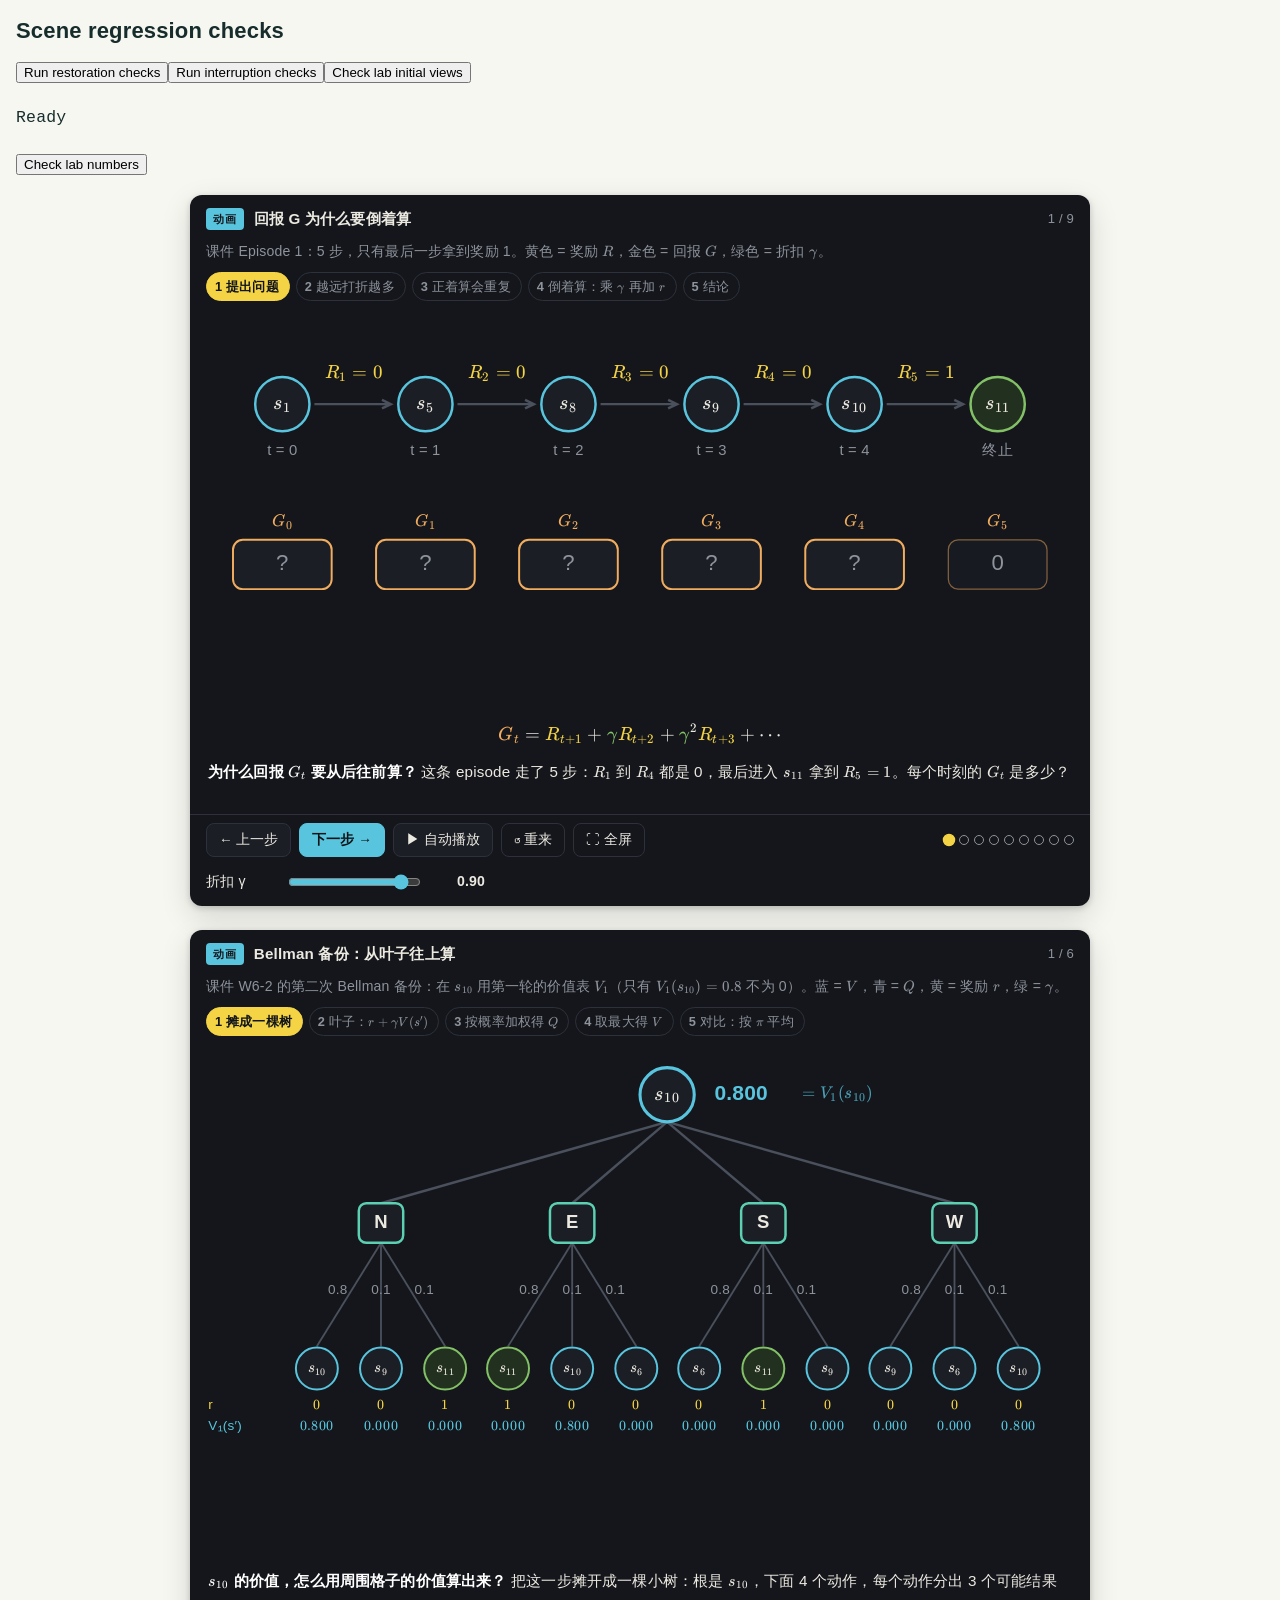
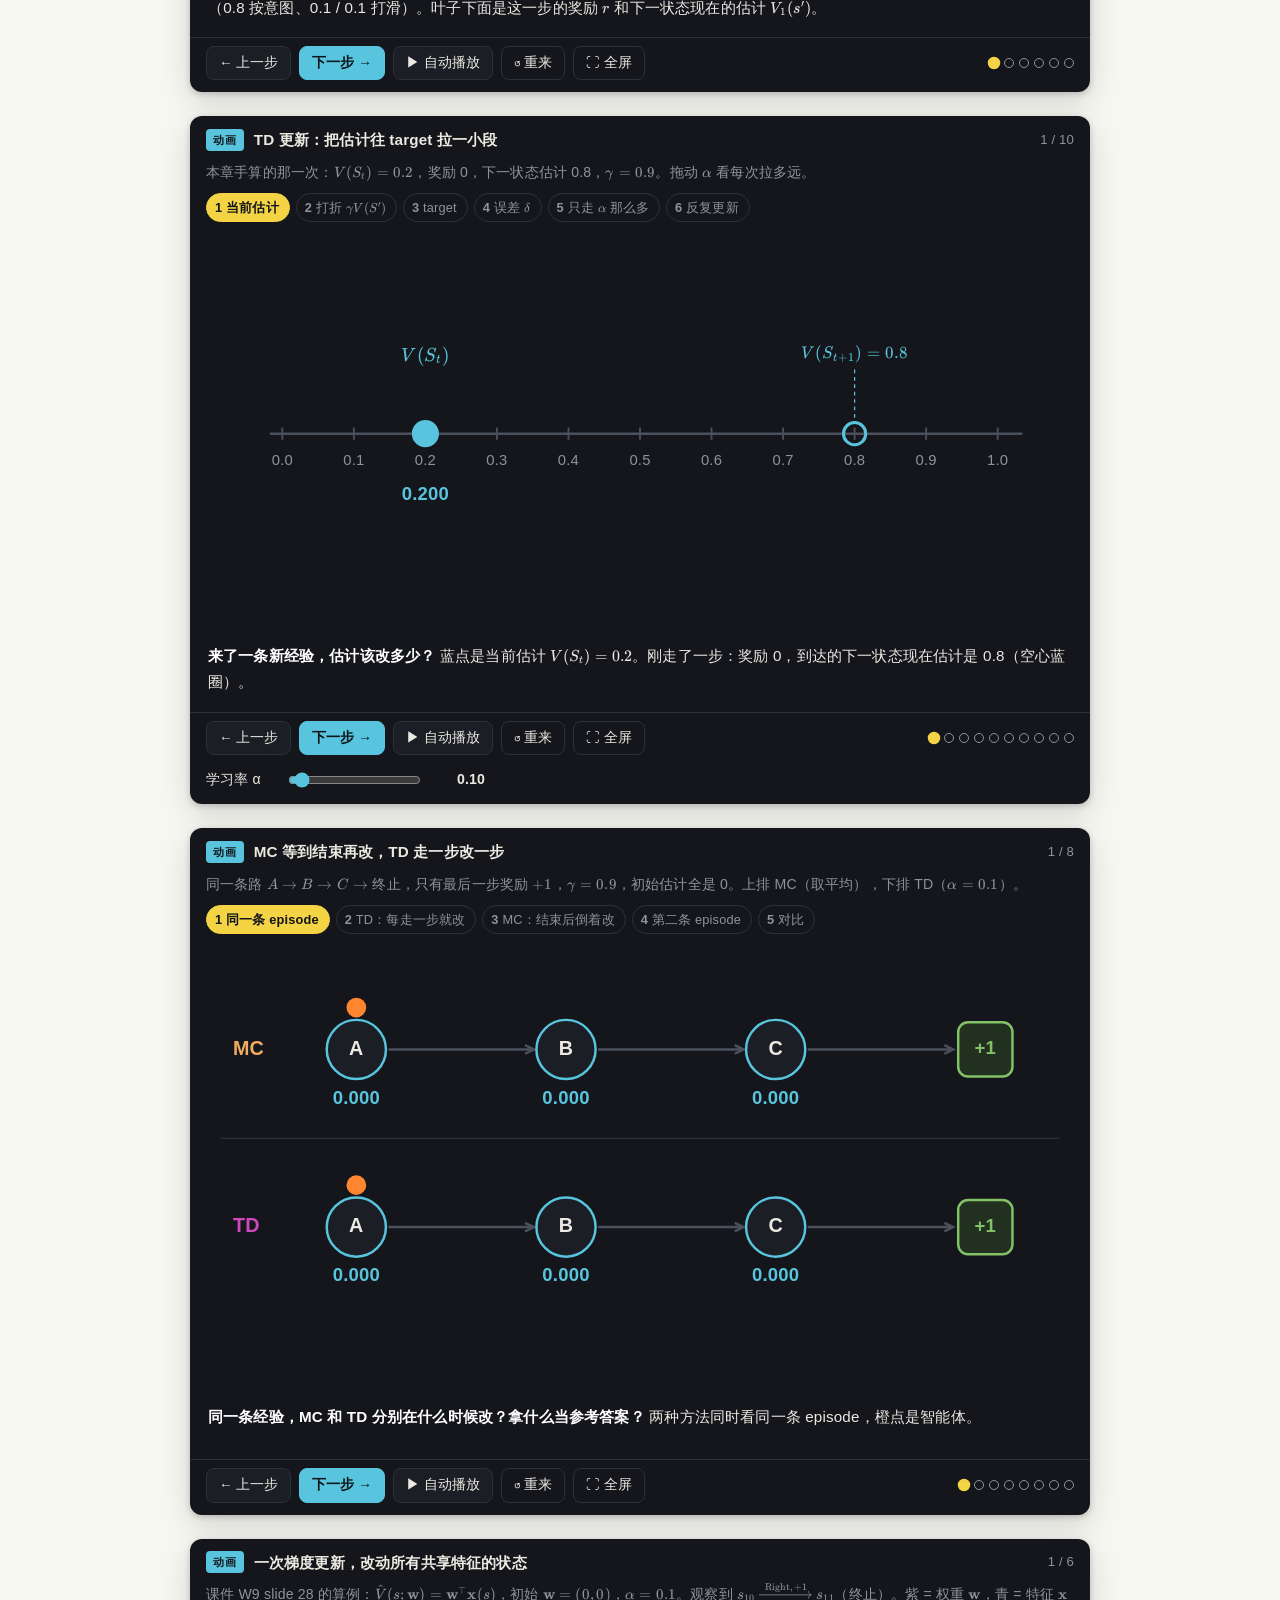
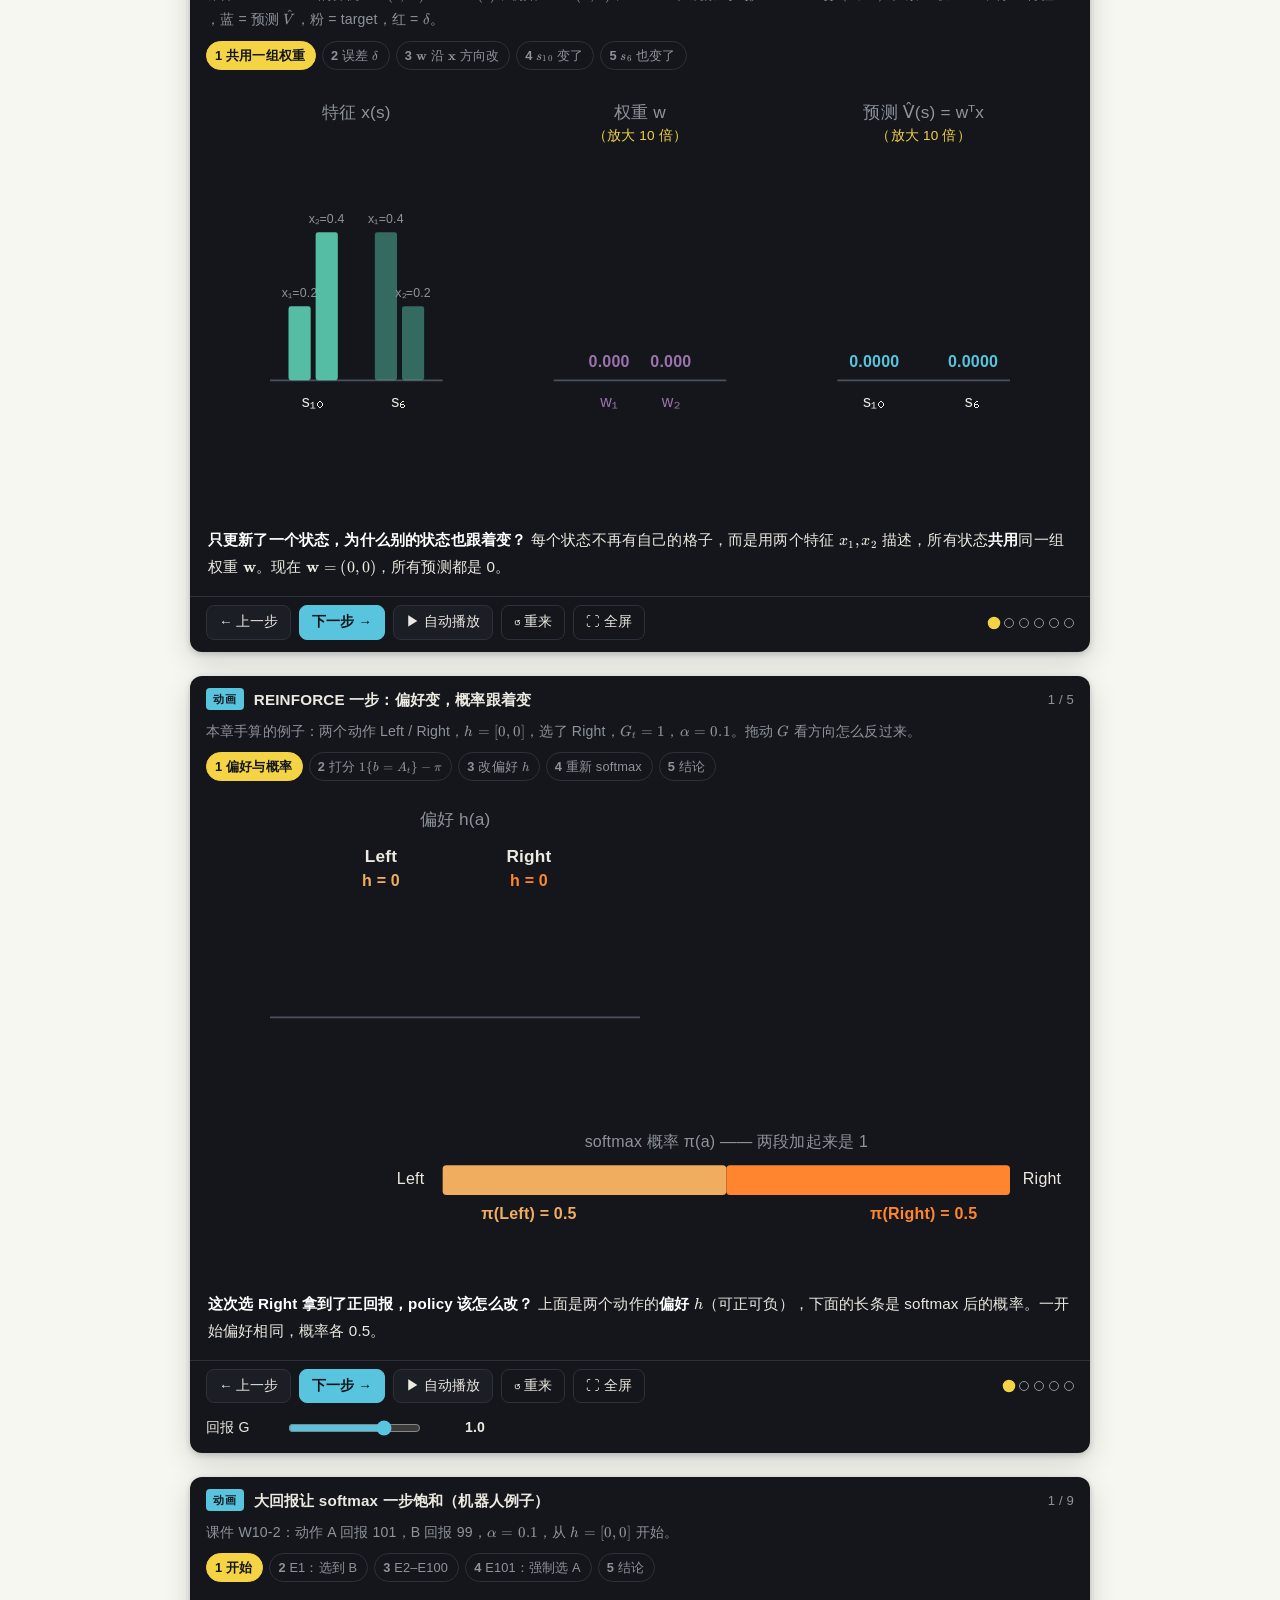
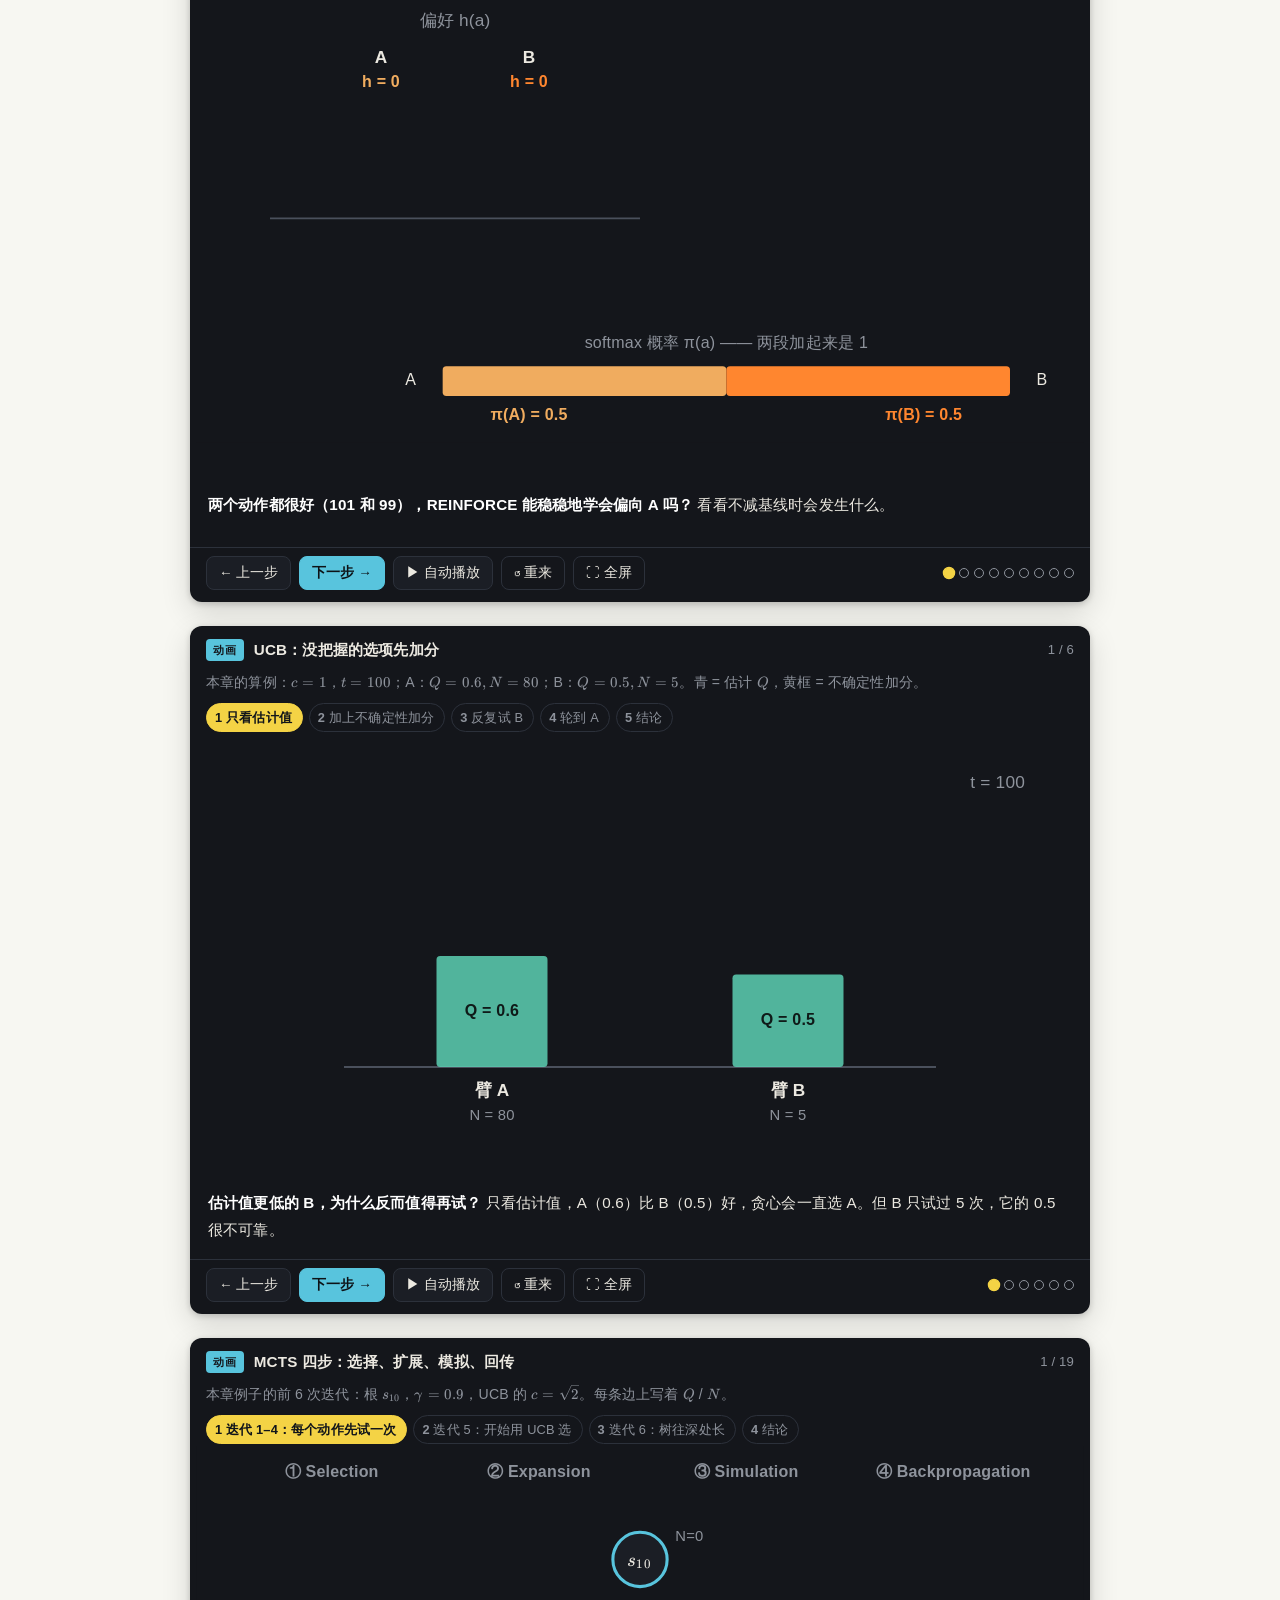
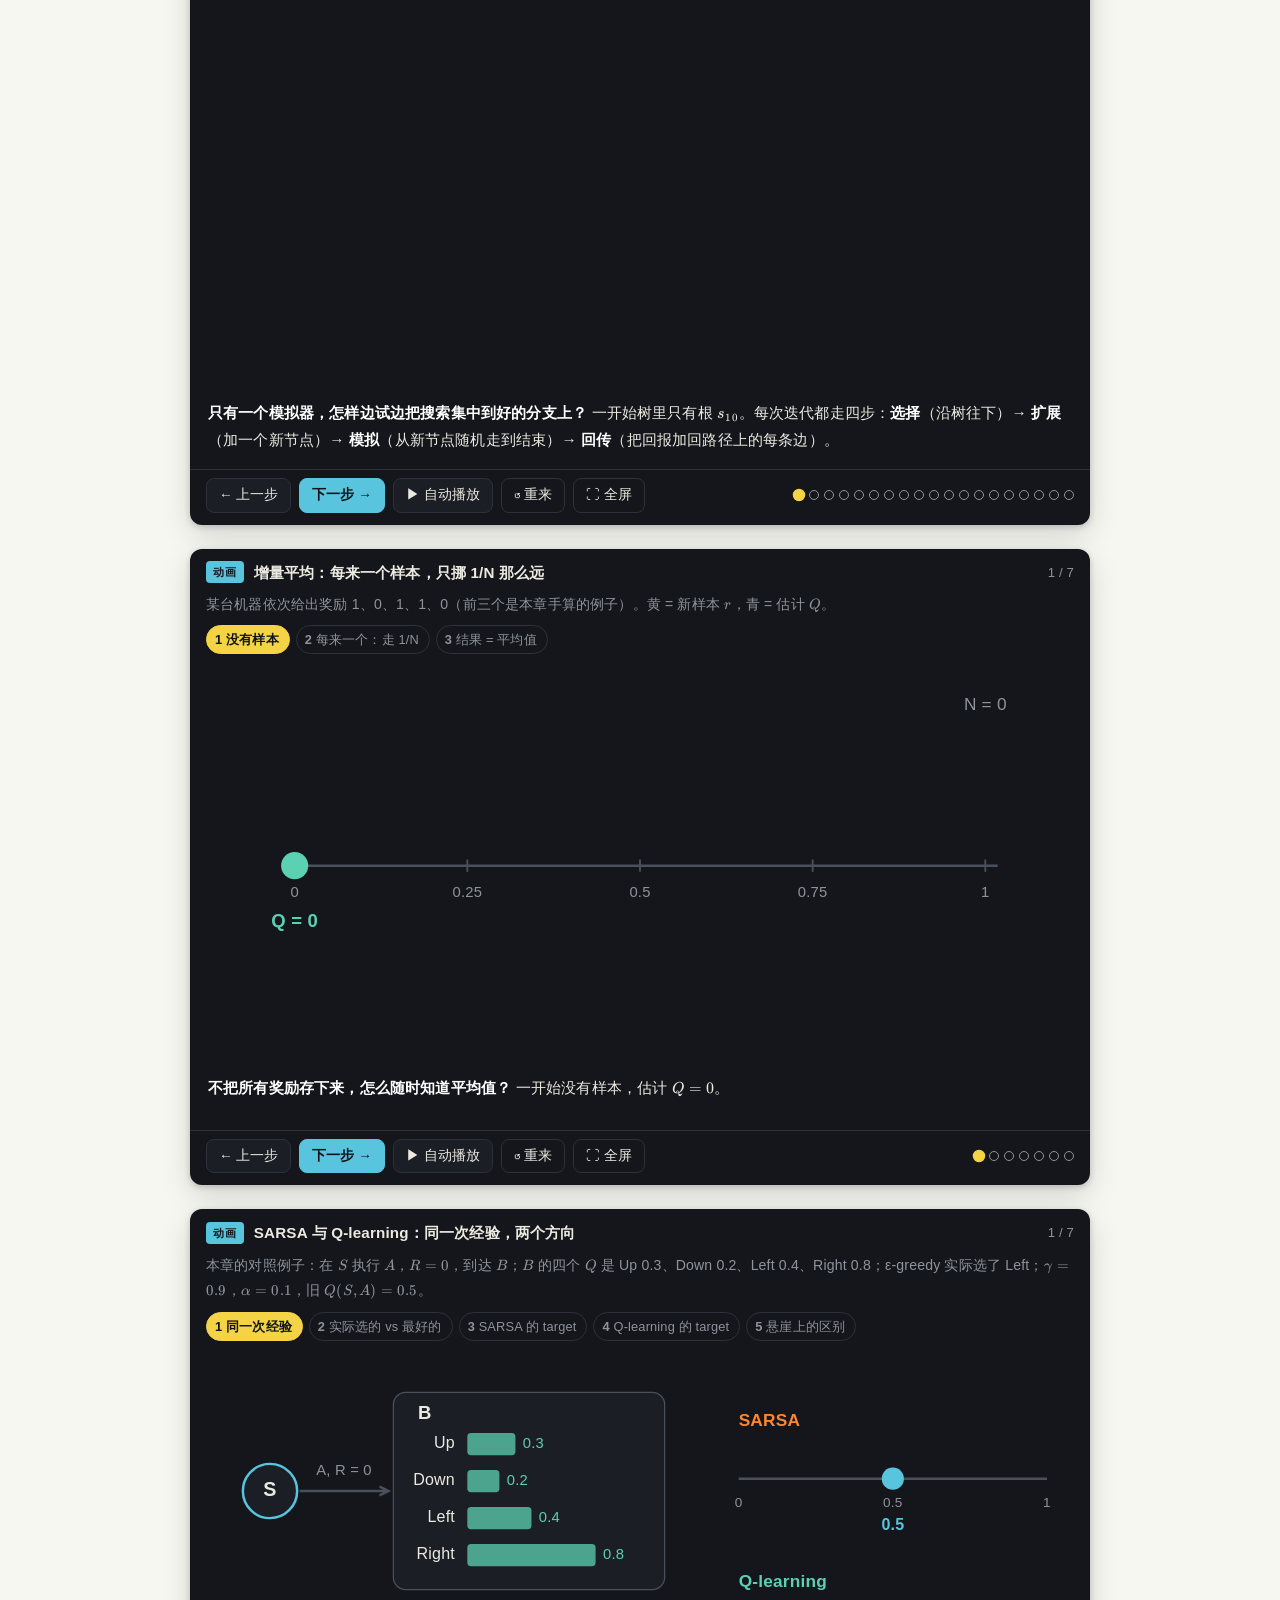
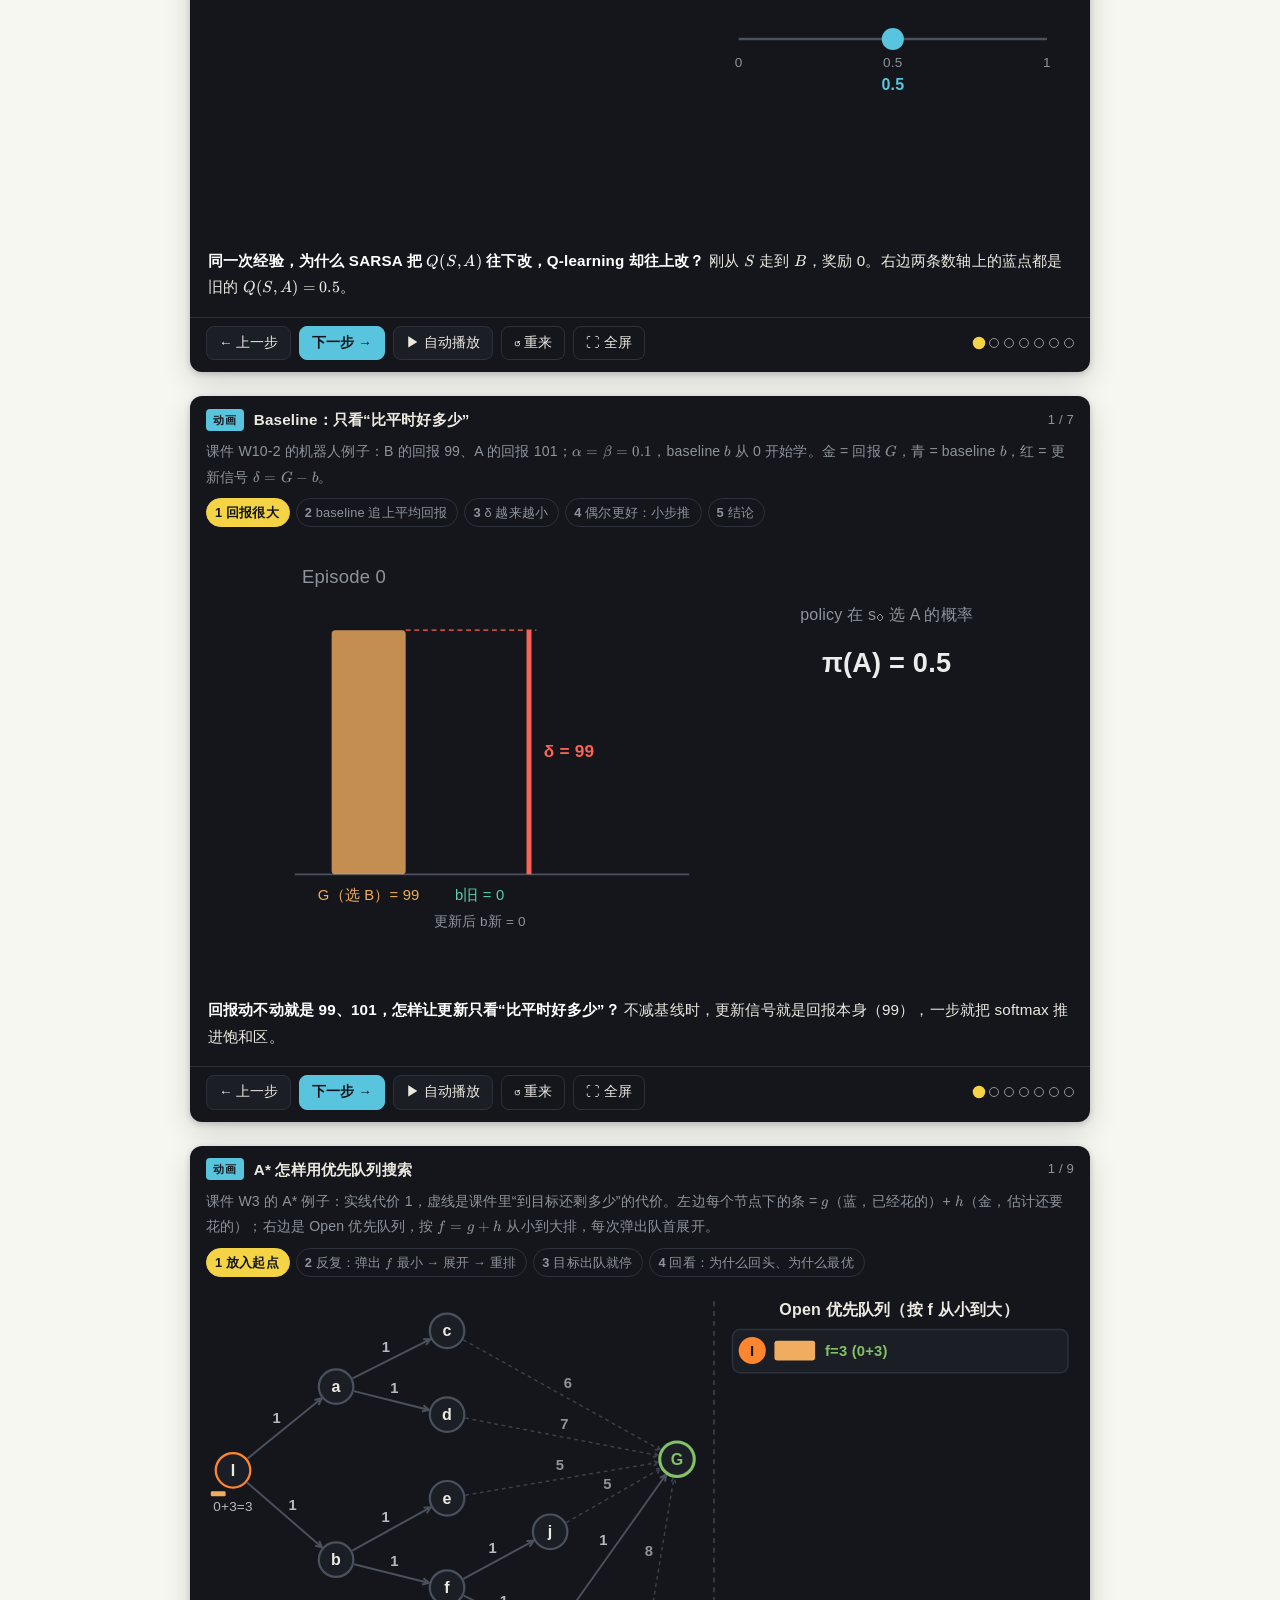
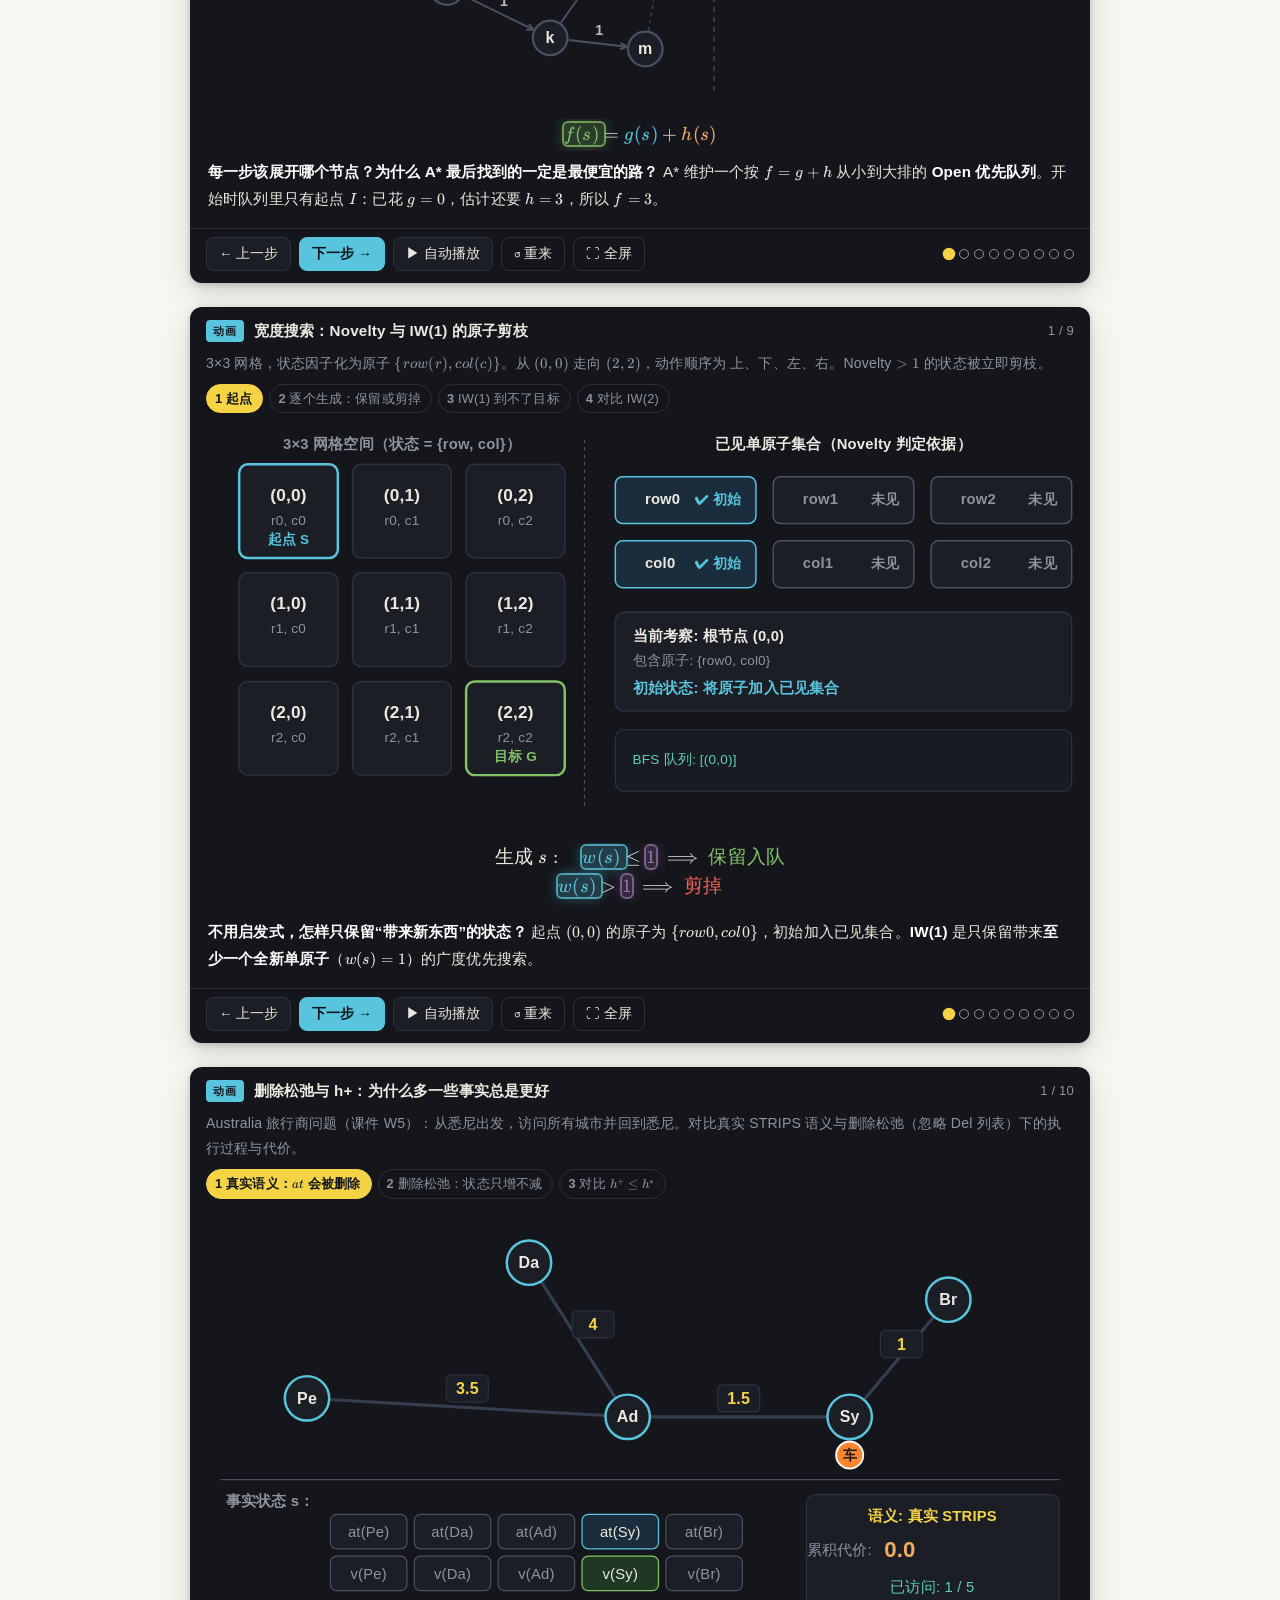
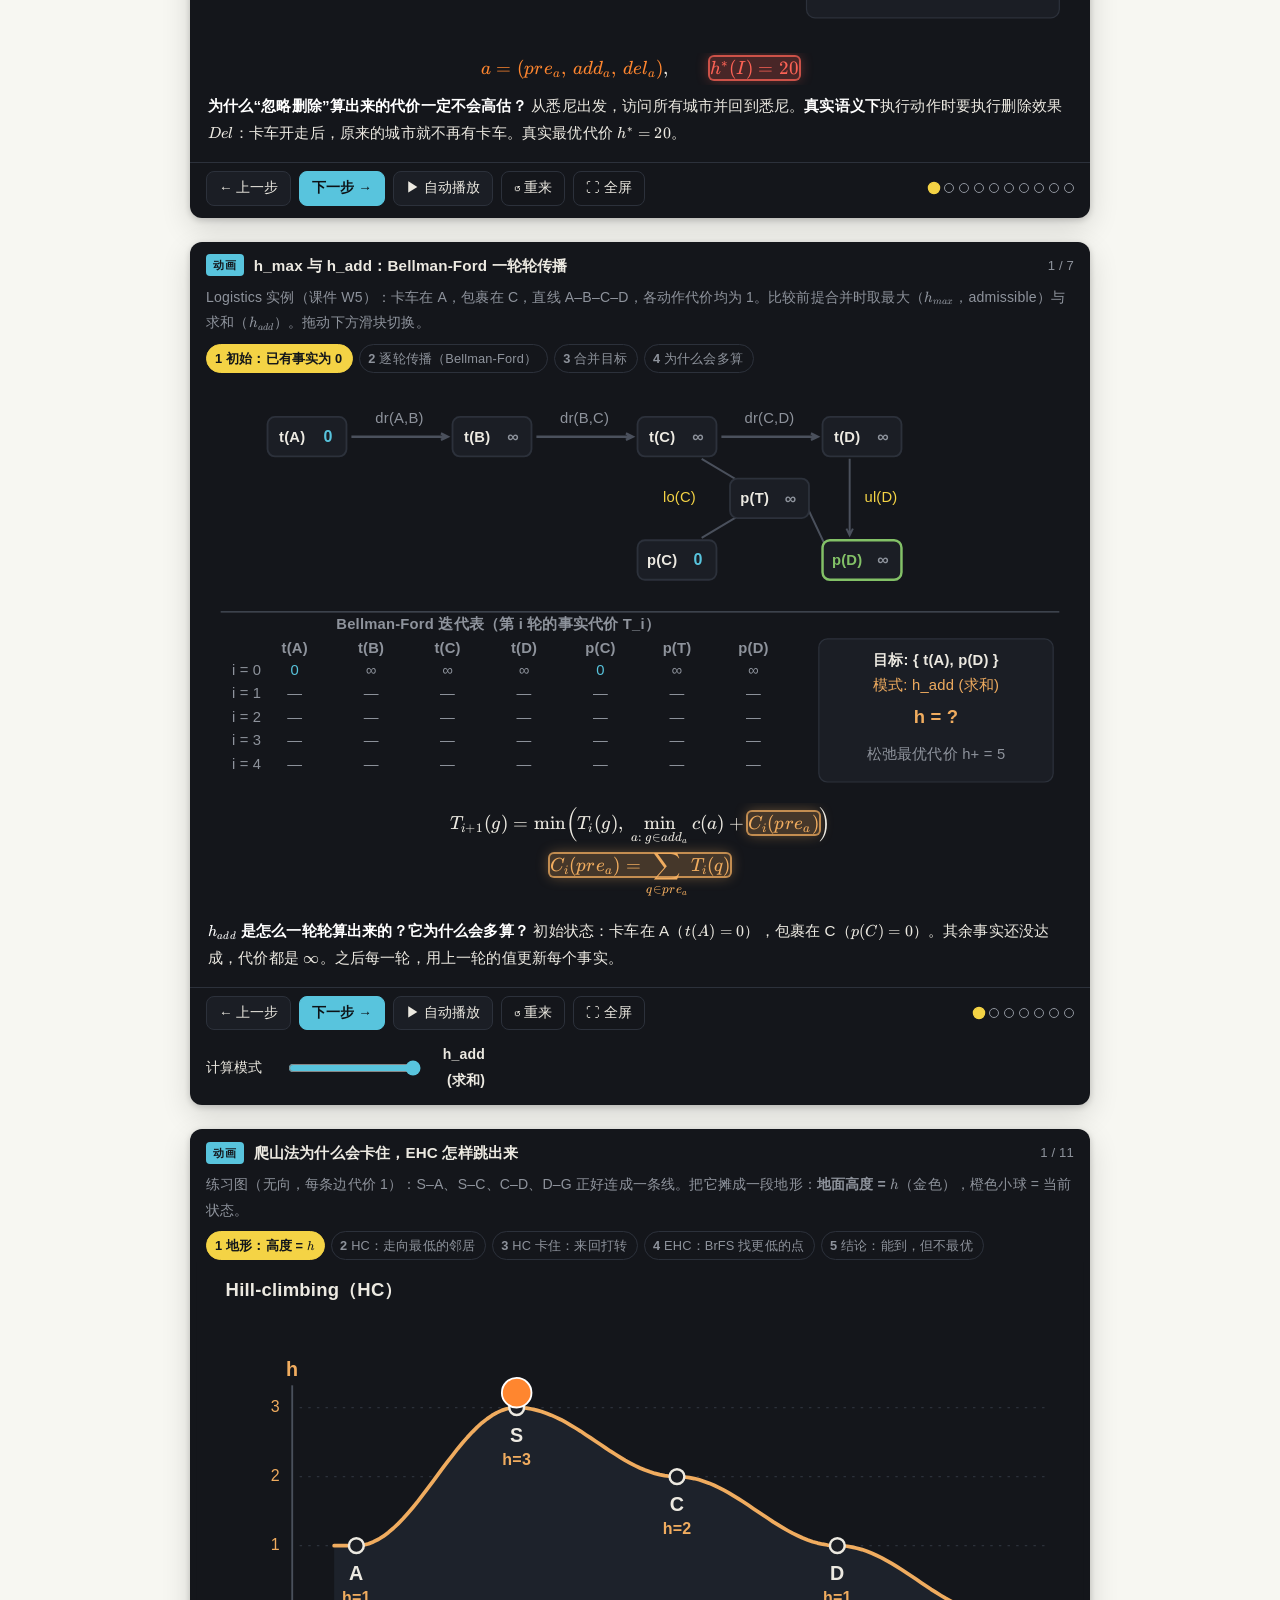
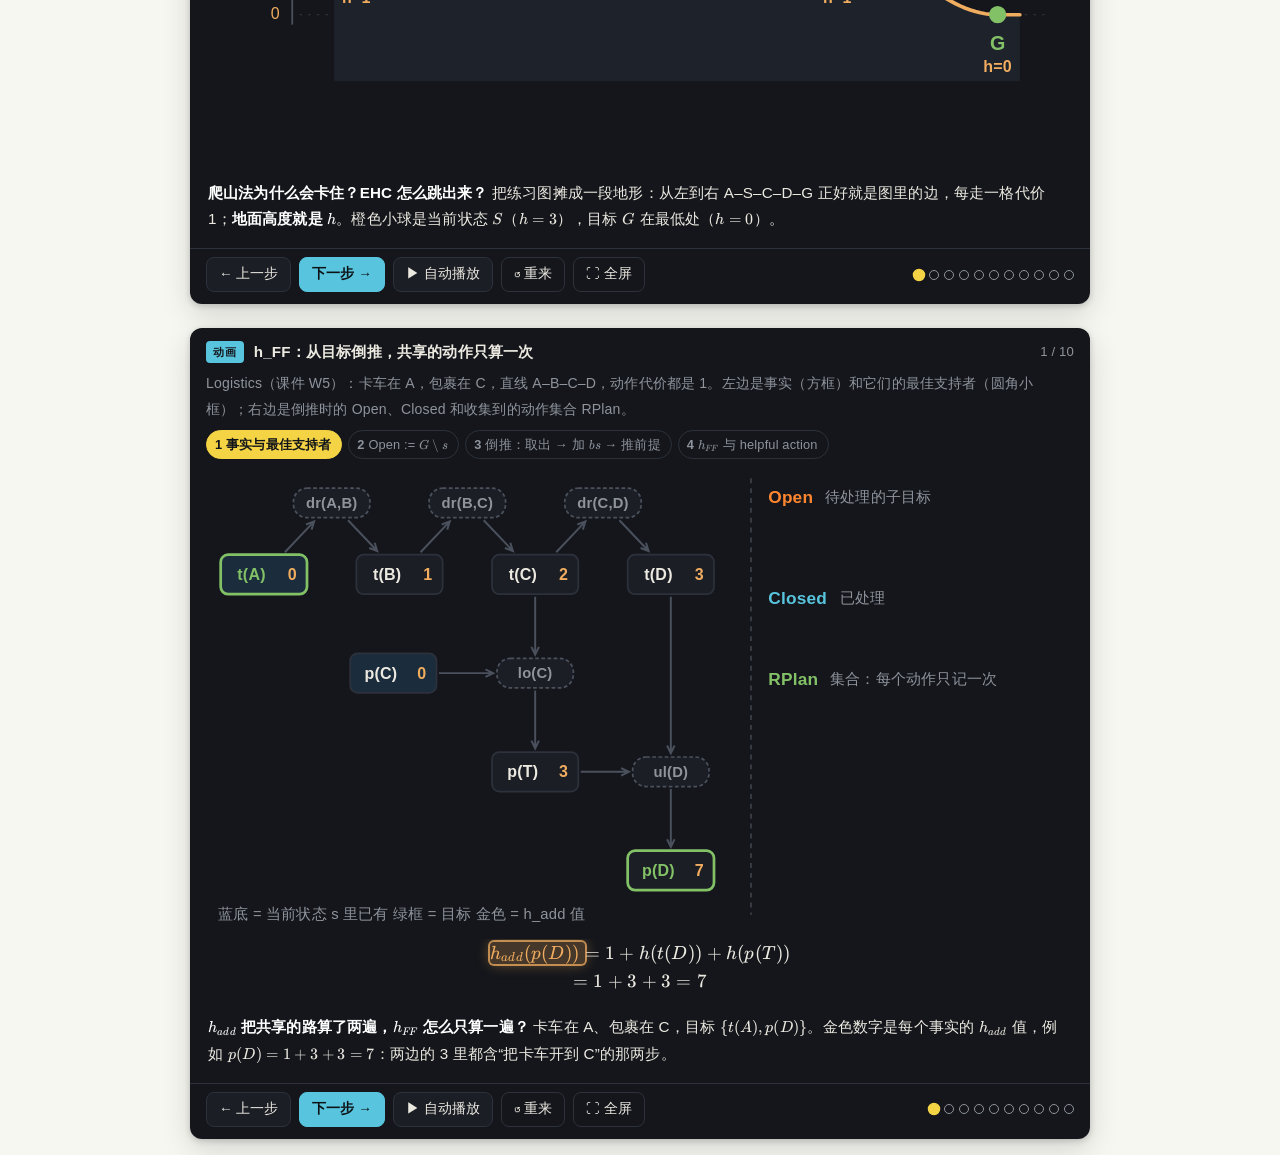
==== commit e408740c: "Fix numerical lab displays and add interactive regression checks" ====
--- a/site/tests/scenes.browser.html
+++ b/site/tests/scenes.browser.html
@@ -2,7 +2,7 @@
 <link rel="stylesheet" href="../css/base.css">
 <link rel="stylesheet" href="../css/layout.css">
 <link rel="stylesheet" href="../css/components.css">
-<link rel="stylesheet" href="../css/viz.css">
+<link rel="stylesheet" href="../css/viz.css?numeric-review=1">
 <link rel="stylesheet" href="../css/scene.css"><style>body{margin:16px;display:block}#gallery{max-width:900px;margin:auto;display:grid;gap:24px}#results{white-space:pre-wrap}h1{font-size:22px}</style><h1>Scene regression checks</h1><button id="run" type="button">Run restoration checks</button><button id="interrupt" type="button">Run interruption checks</button><button id="viz" type="button">Check lab initial views</button><pre id="results">Ready</pre><pre id="extra"></pre><div id="gallery"></div><script src="../vendor/katex/dist/katex.min.js"></script>
 <script src="../vendor/markdown-it/dist/markdown-it.min.js"></script>
 <script src="../js/core/mdp.js"></script>
@@ -25,7 +25,7 @@
 <script src="../js/viz/w7-mc.js"></script>
 <script src="../js/viz/w8-td.js"></script>
 <script src="../js/viz/w8-control.js"></script>
-<script src="../js/viz/w9-approx.js"></script>
+<script src="../js/viz/w9-approx.js?numeric-review=1"></script>
 <script src="../js/viz/w10-policy.js"></script>
 <script src="../js/viz/w10-actorcritic.js"></script>
 <script src="../js/viz/w11-mcts.js"></script>
@@ -49,4 +49,4 @@
 <script src="../data/enrich.js"></script>
 <script src="../data/subgoals.js"></script>
 <script src="../data/stories.js"></script>
-<script src="../data/scenes.js"></script><script src="scenes.browser.js"></script></html>+<script src="../data/scenes.js"></script><script src="scenes.browser.js"></script><script src="numbers.browser.js"></script></html>
--- a/site/css/viz.css
+++ b/site/css/viz.css
@@ -105,7 +105,7 @@
 .nn-node { fill: var(--surface); stroke: var(--border-strong); stroke-width: 1.5; }
 .nn-node.on { fill: color-mix(in srgb, var(--c-purple) 30%, var(--surface)); stroke: var(--c-purple); }
 .nn-edge { stroke: var(--border-strong); stroke-width: 1; opacity: .7; }
-.nn-text { fill: var(--text); font: 600 12px var(--font); text-anchor: middle; }
+.nn-text { fill: var(--text); font: 600 12px var(--font); }
 .buffer { display: flex; flex-wrap: wrap; gap: 4px; }
 .buffer span { font: 11px var(--mono); padding: 2px 6px; border-radius: 5px; background: var(--surface-3); }
 .buffer span.picked { background: color-mix(in srgb, var(--c-purple) 30%, var(--surface)); outline: 1.5px solid var(--c-purple); }
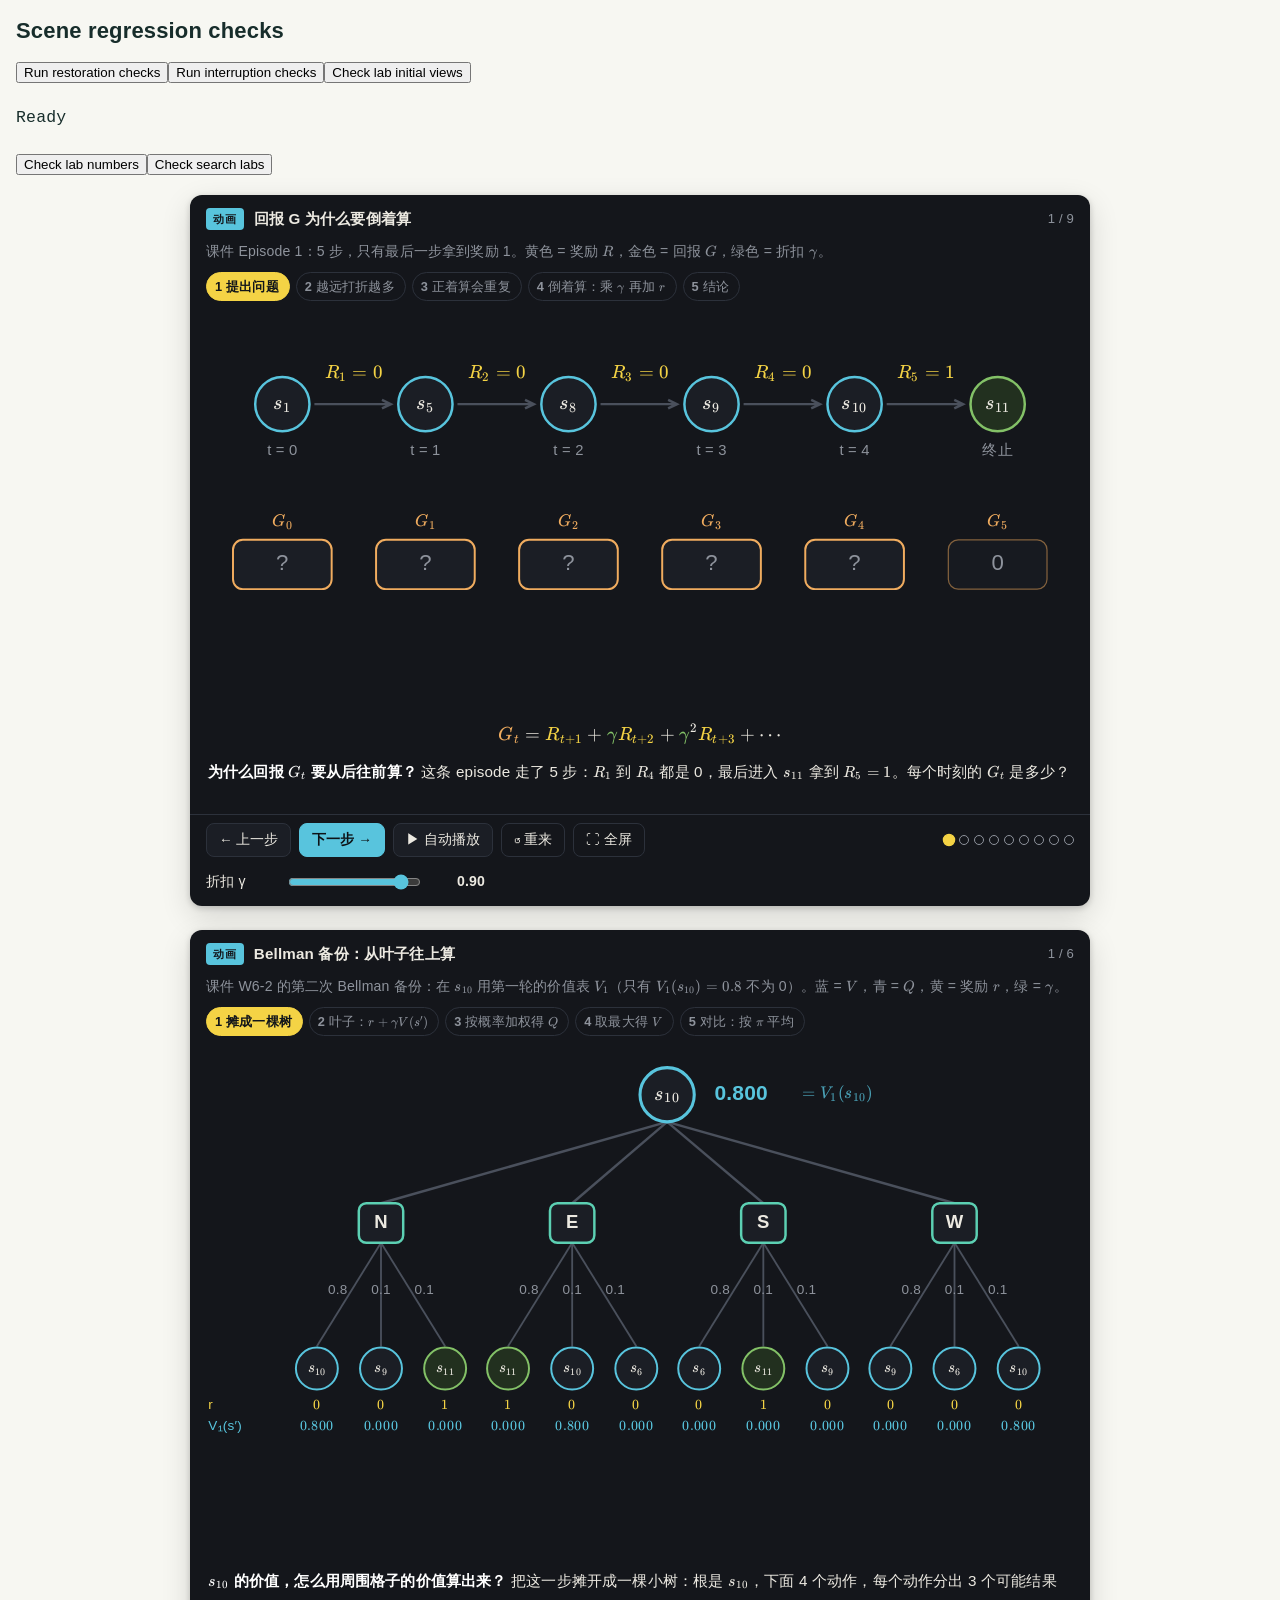
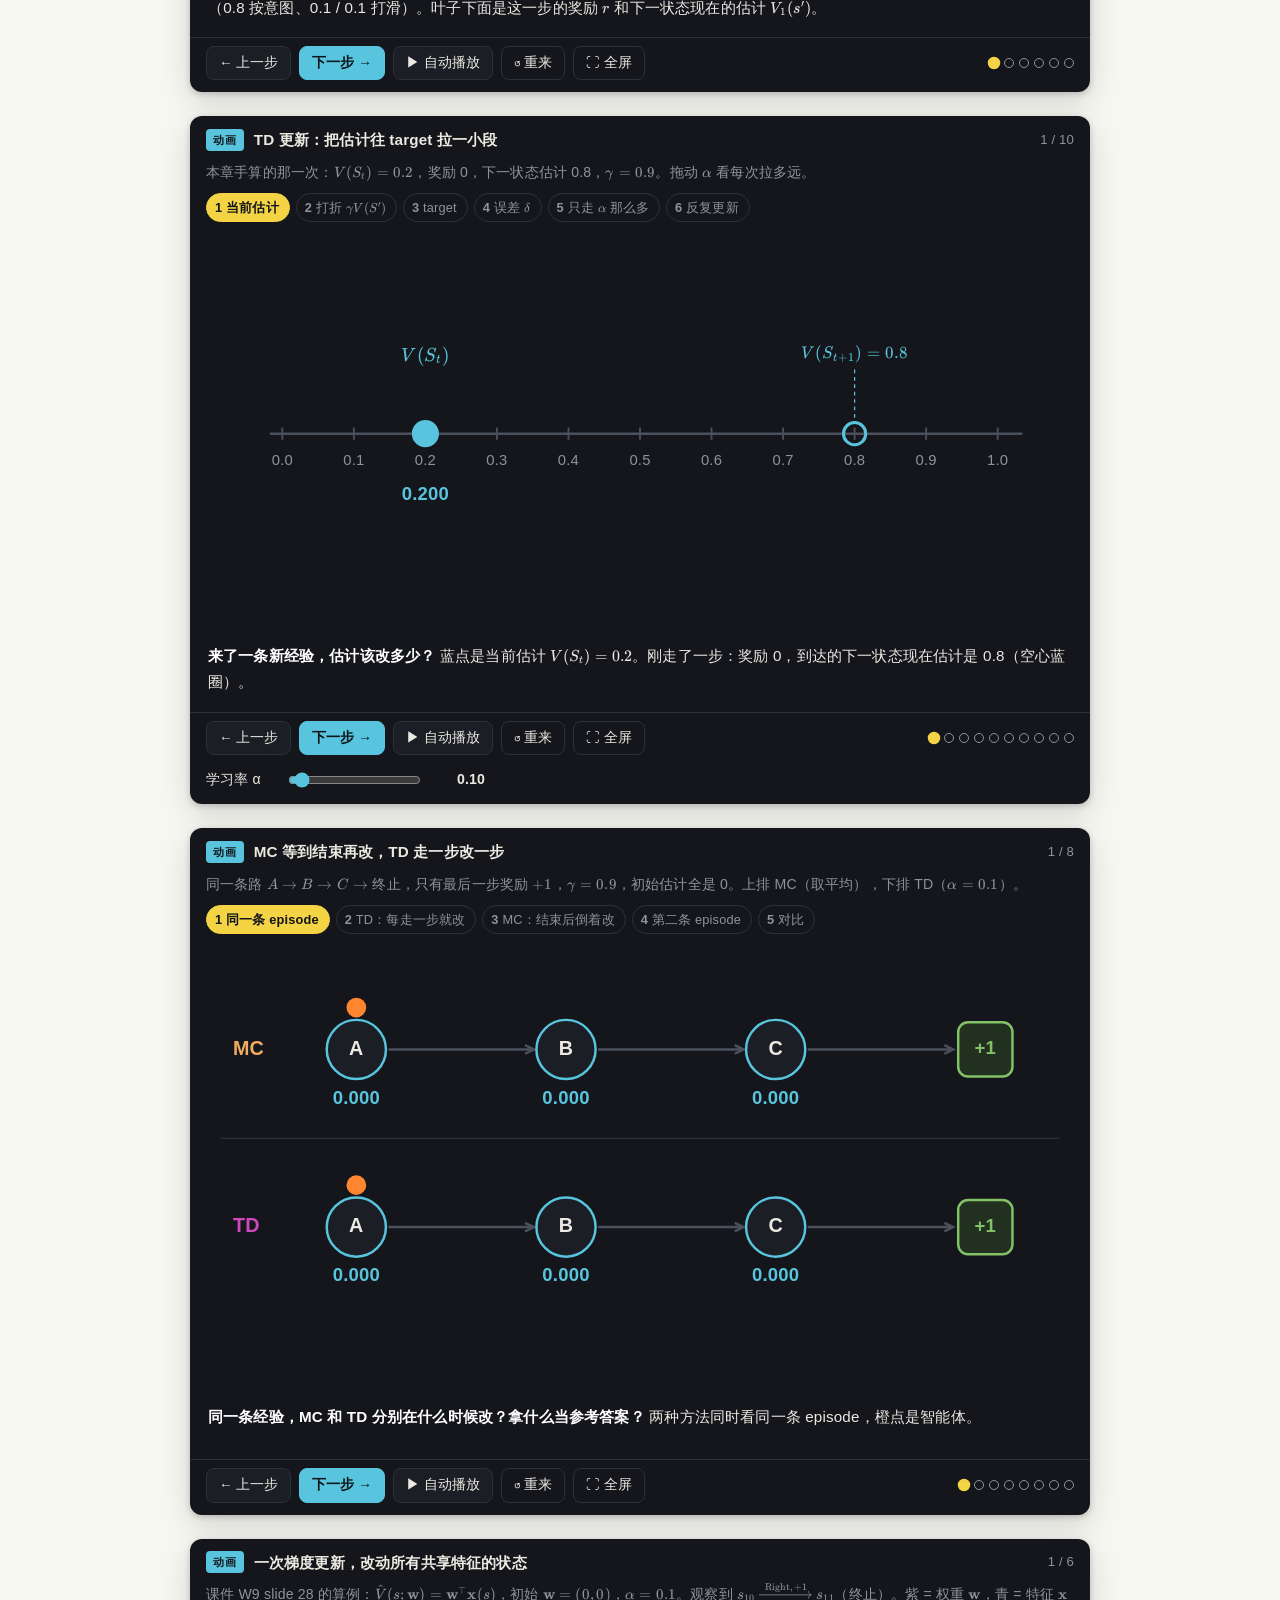
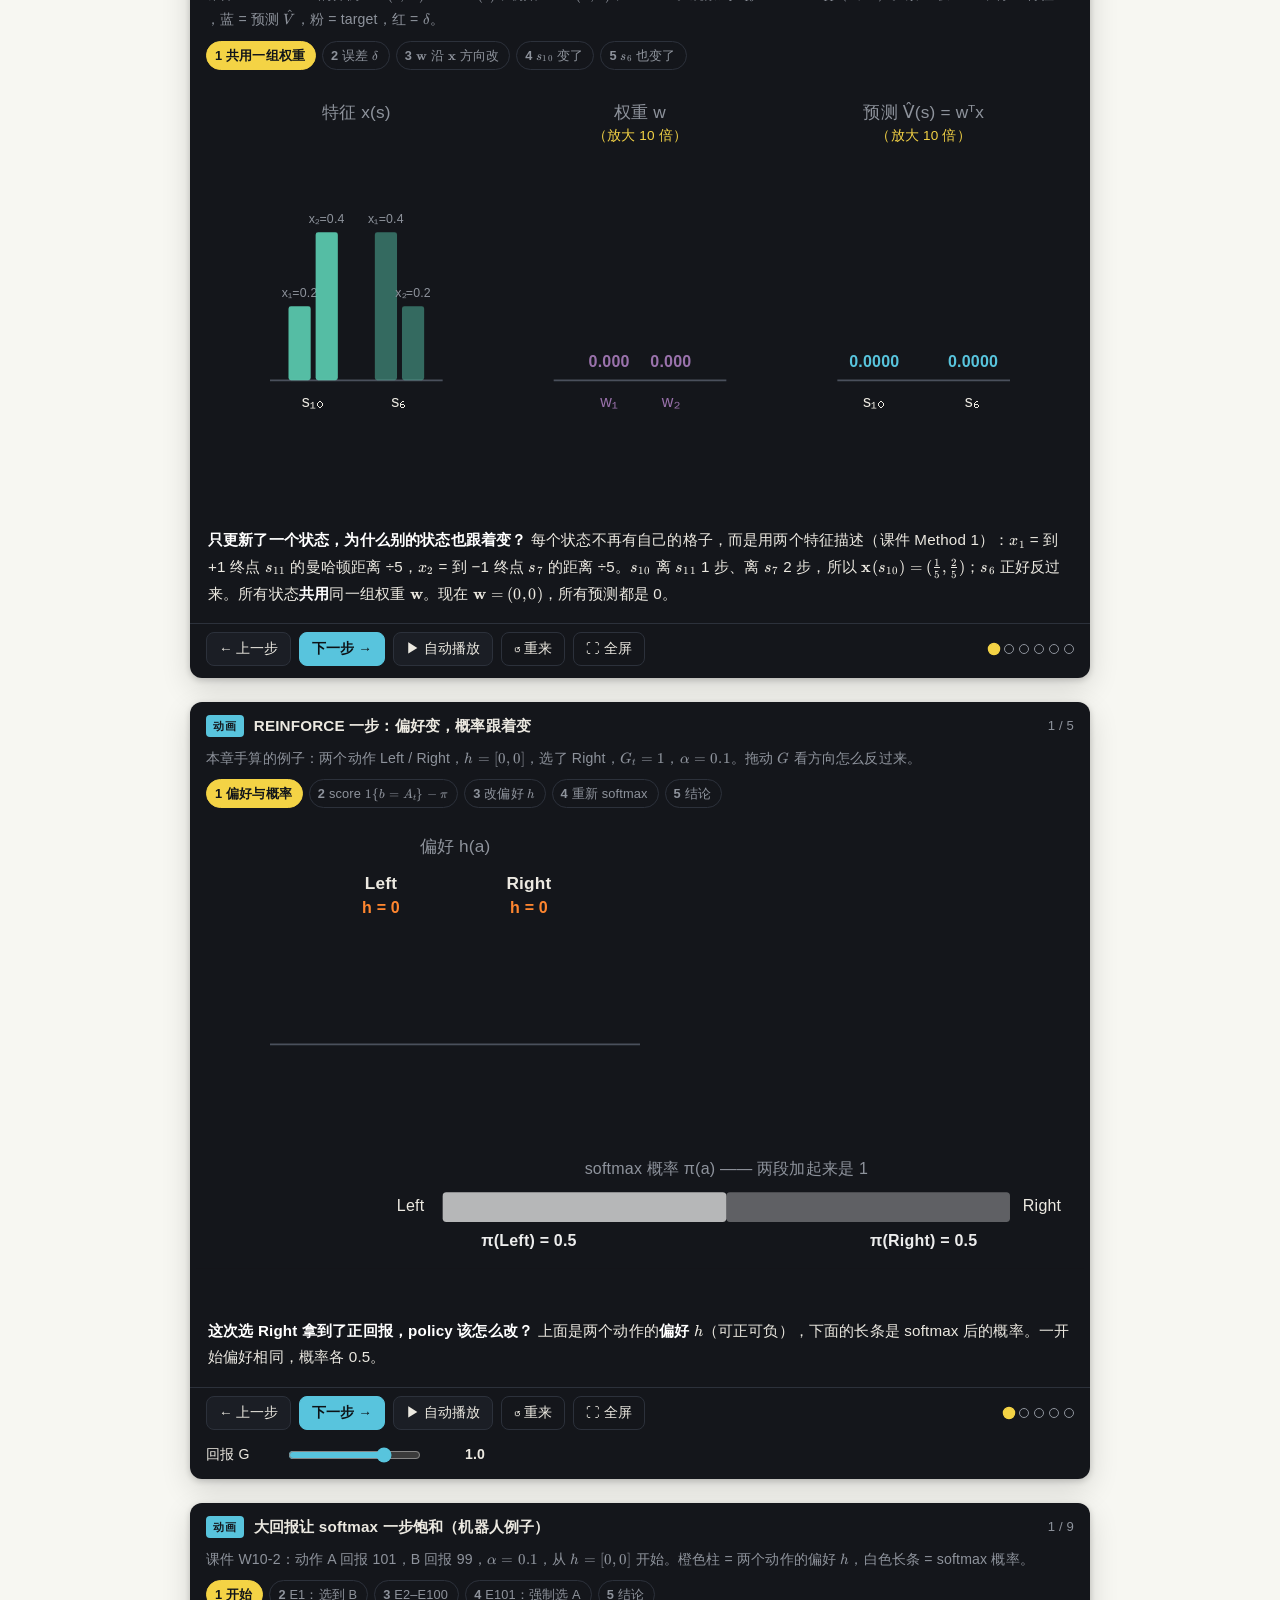
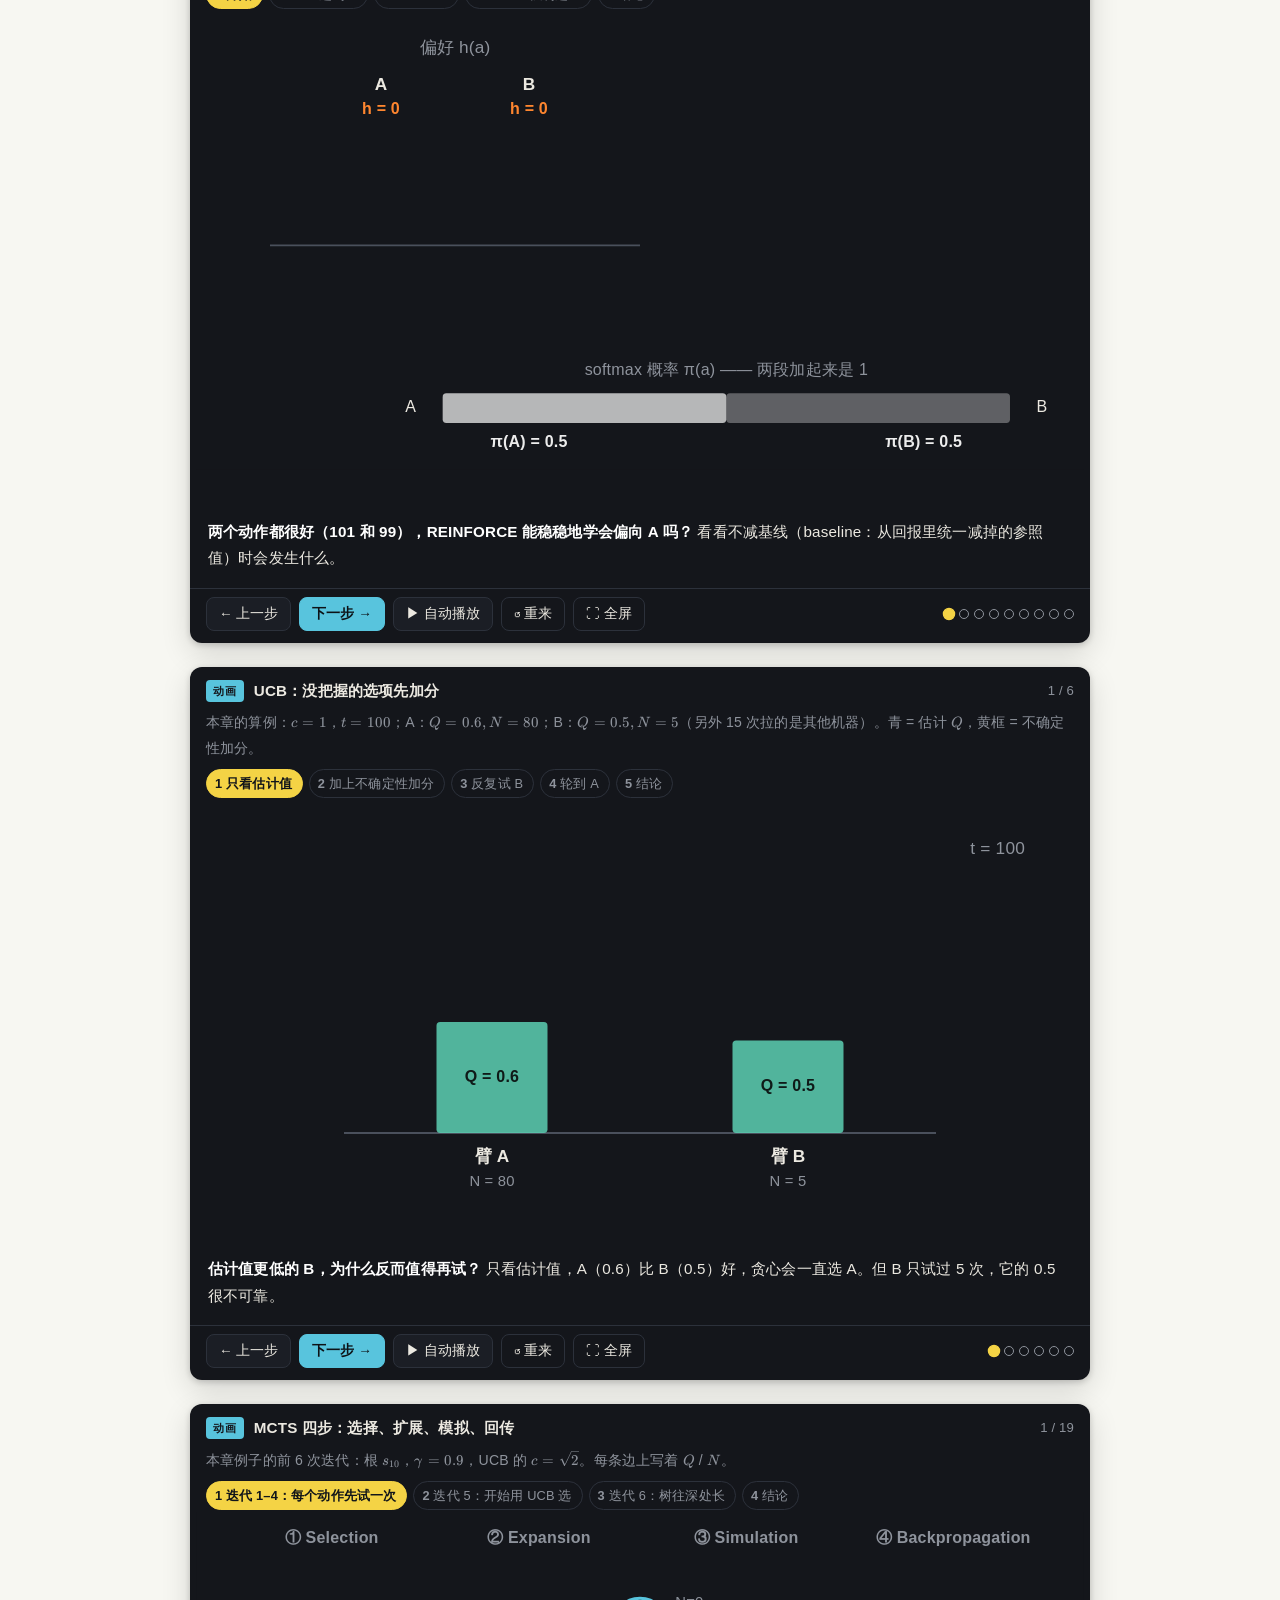
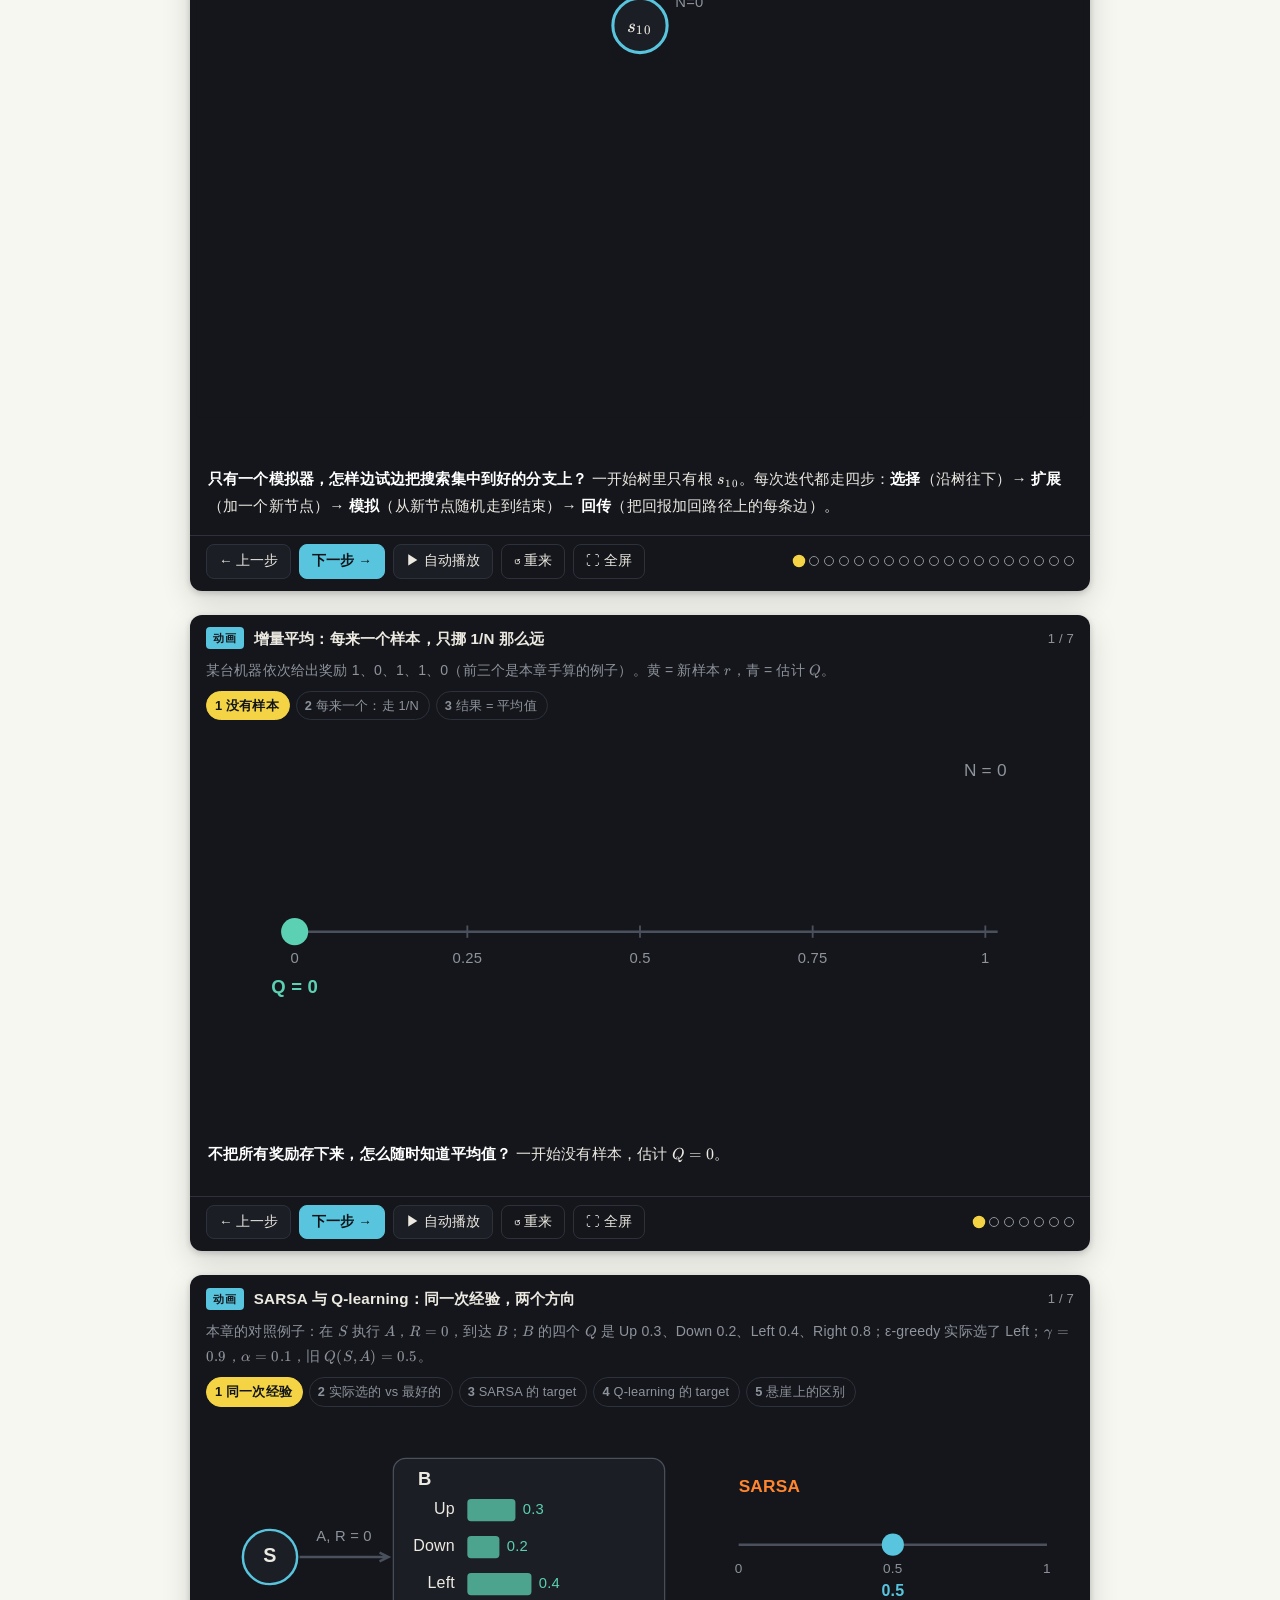
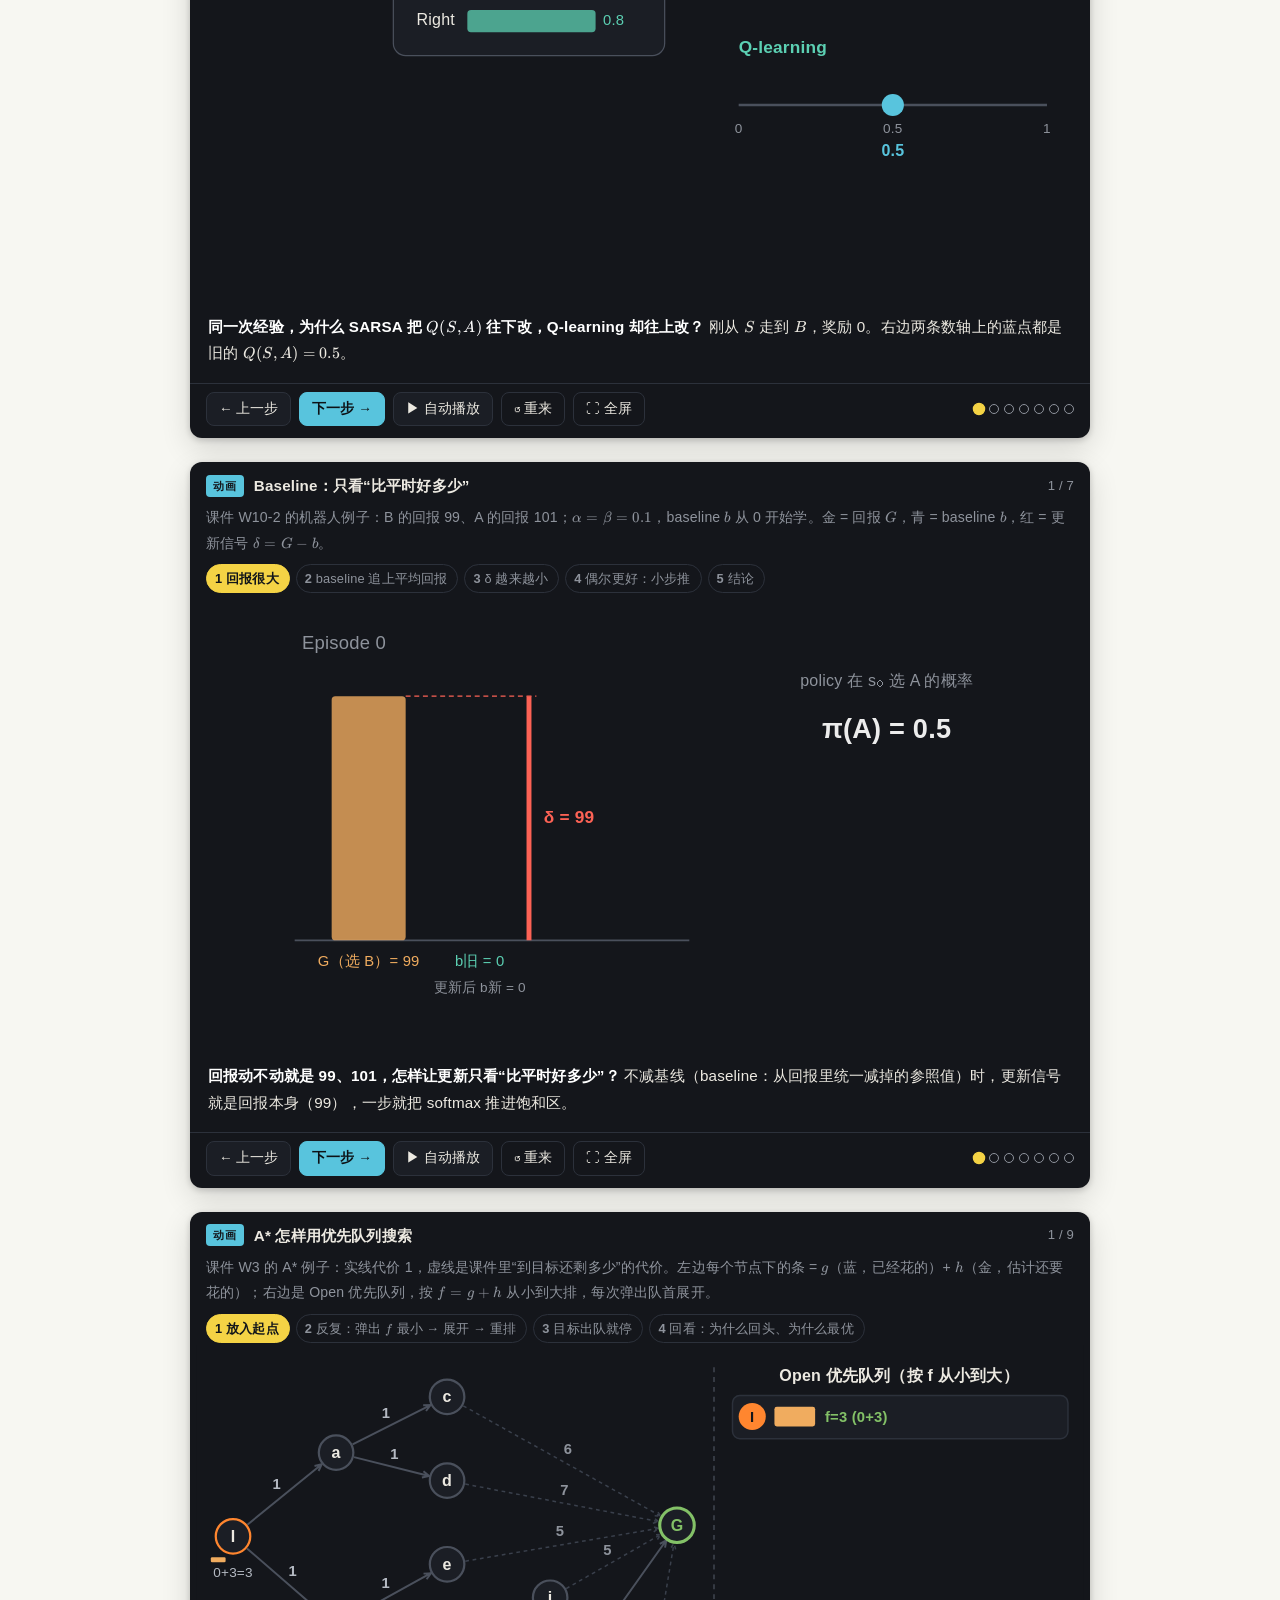
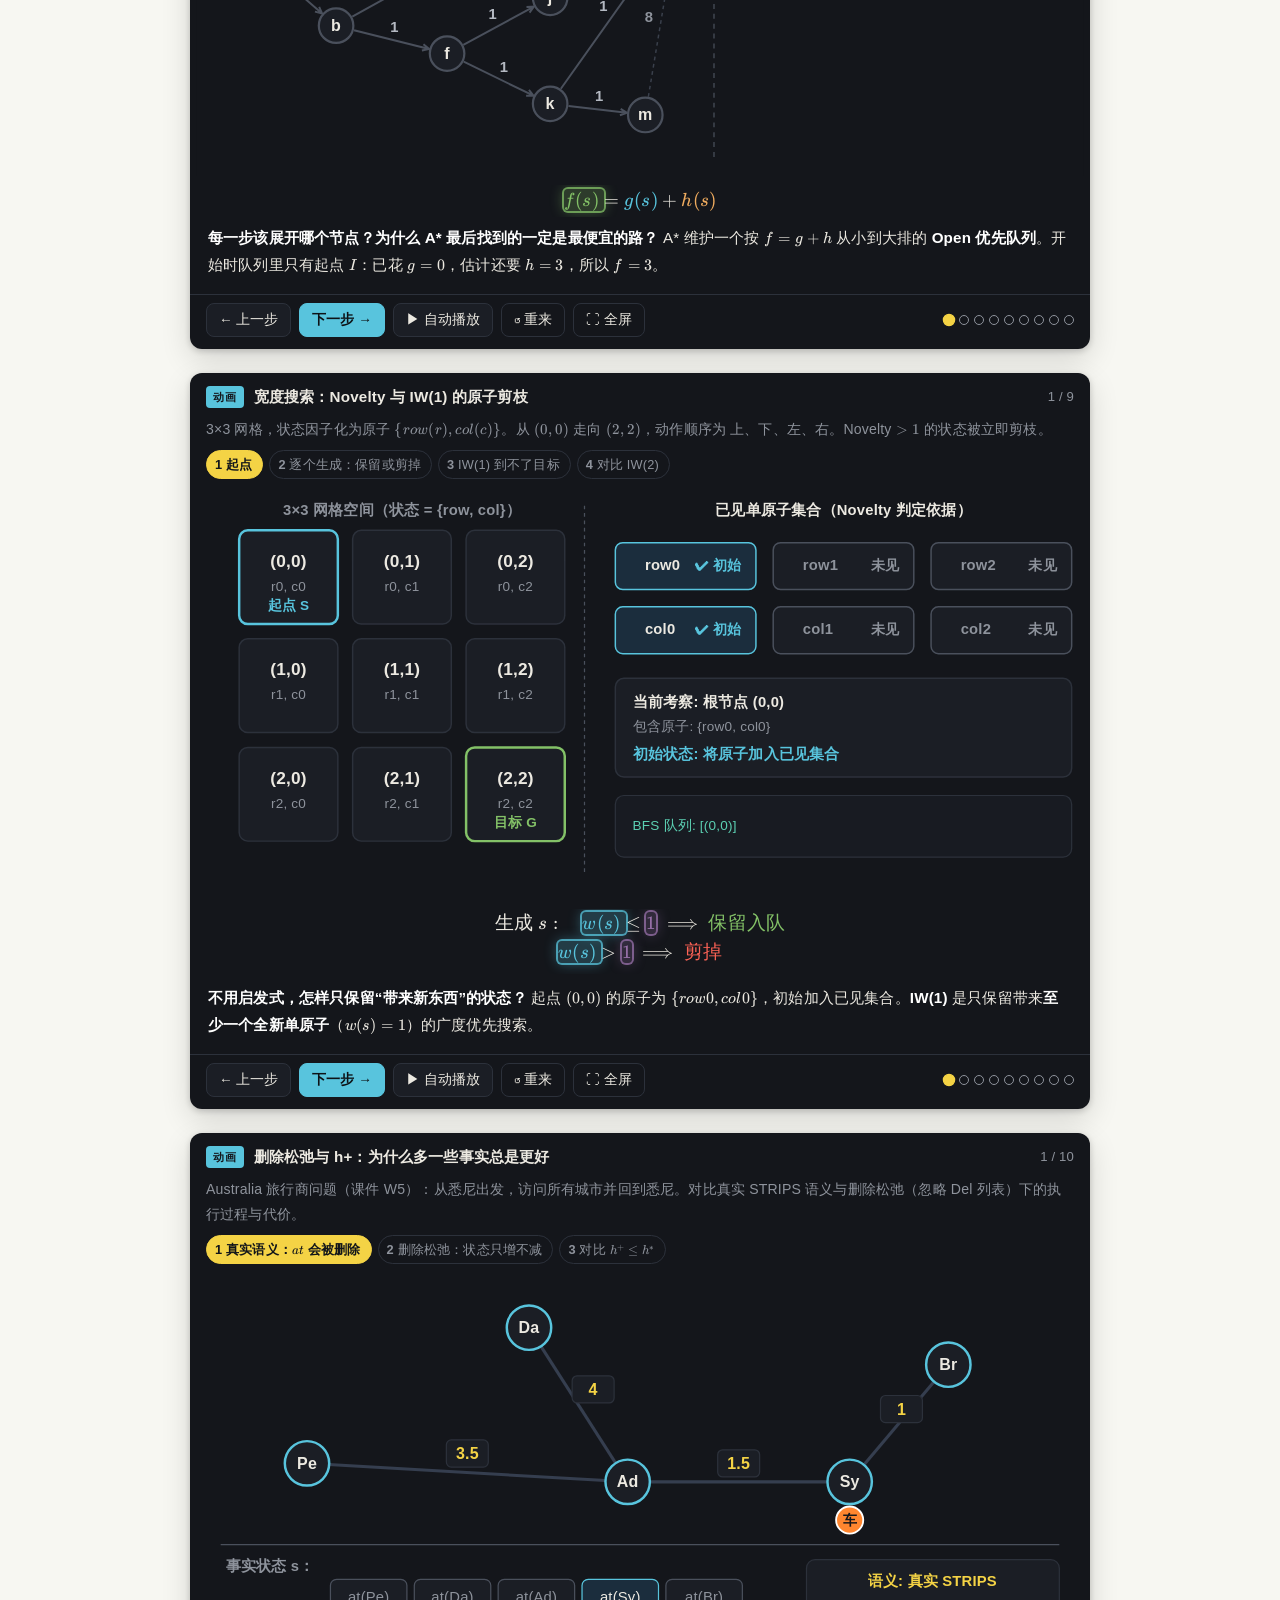
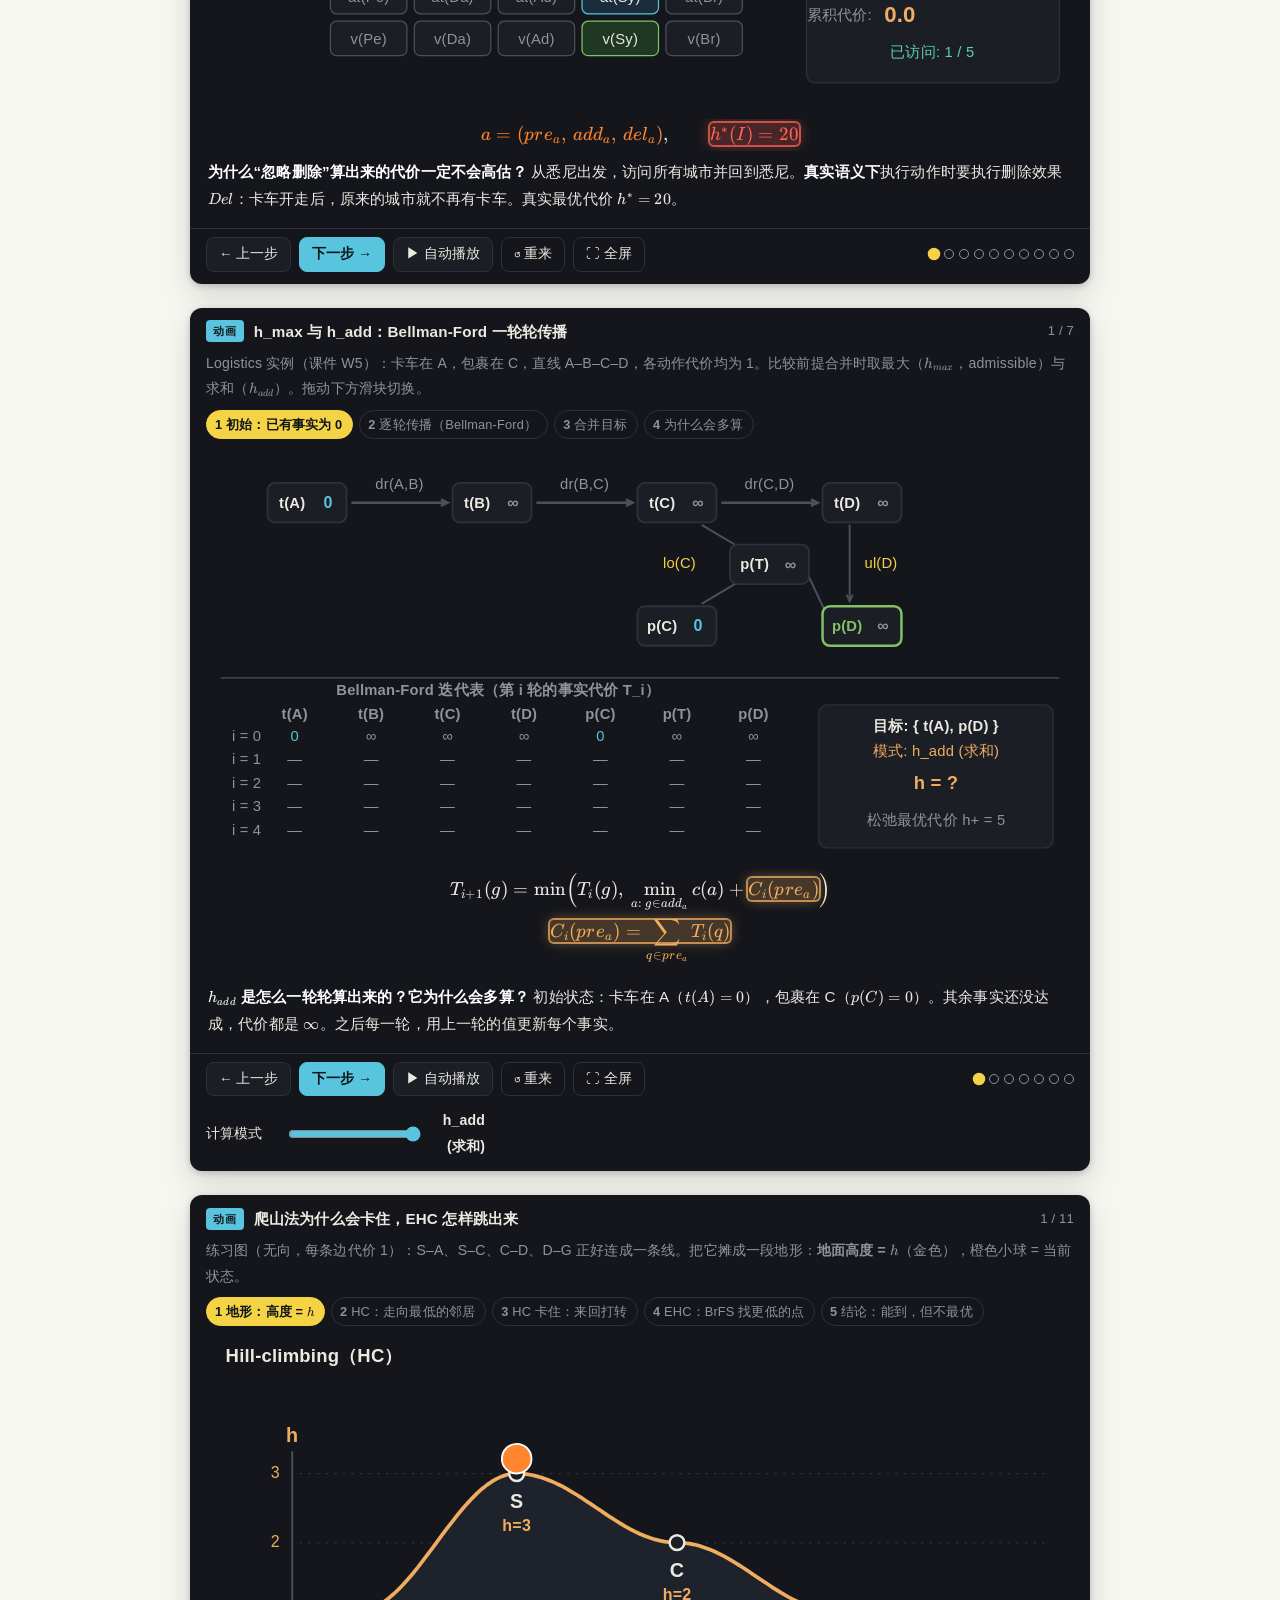
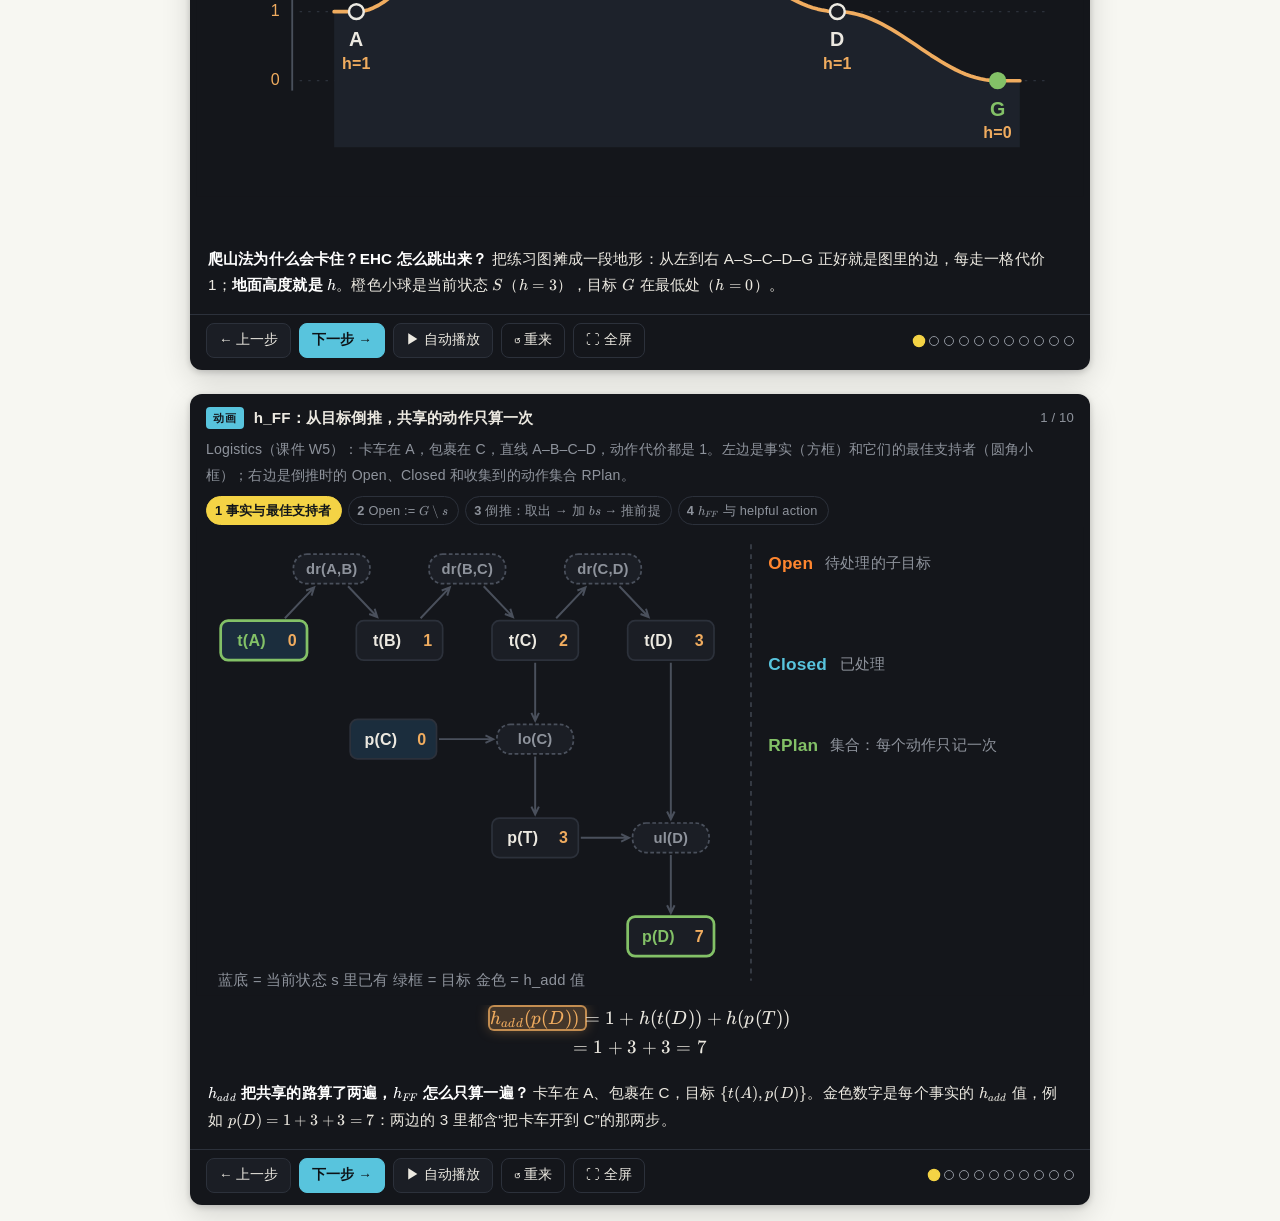
==== commit 9c9bae5a: "Fix desktop lab displays and add search-lab regression checks - Log-scale ticks in policy evaluation" ====
--- a/site/tests/scenes.browser.html
+++ b/site/tests/scenes.browser.html
@@ -18,17 +18,17 @@
 <script src="../js/ui/quiz.js"></script>
 <script src="../js/ui/scene.js"></script>
 <script src="../js/viz/grid.js"></script>
-<script src="../js/viz/w1-5-planning.js"></script>
+<script src="../js/viz/w1-5-planning.js?review=4"></script>
 <script src="../js/viz/w6-model.js"></script>
-<script src="../js/viz/w6-dp.js"></script>
+<script src="../js/viz/w6-dp.js?numeric-review=2"></script>
 <script src="../js/viz/w7-bandit.js"></script>
 <script src="../js/viz/w7-mc.js"></script>
-<script src="../js/viz/w8-td.js"></script>
+<script src="../js/viz/w8-td.js?numeric-review=3"></script>
 <script src="../js/viz/w8-control.js"></script>
 <script src="../js/viz/w9-approx.js?numeric-review=1"></script>
 <script src="../js/viz/w10-policy.js"></script>
 <script src="../js/viz/w10-actorcritic.js"></script>
-<script src="../js/viz/w11-mcts.js"></script>
+<script src="../js/viz/w11-mcts.js?review=5"></script>
 <script src="../js/scenes/rl-core.js"></script>
 <script src="../js/scenes/rl-advanced.js"></script>
 <script src="../js/scenes/rl-extra.js"></script>
@@ -49,4 +49,4 @@
 <script src="../data/enrich.js"></script>
 <script src="../data/subgoals.js"></script>
 <script src="../data/stories.js"></script>
-<script src="../data/scenes.js"></script><script src="scenes.browser.js"></script><script src="numbers.browser.js"></script></html>+<script src="../data/scenes.js"></script><script src="scenes.browser.js"></script><script src="numbers.browser.js"></script><script src="search.browser.js"></script></html>
--- a/site/css/components.css
+++ b/site/css/components.css
@@ -52,6 +52,11 @@
 .prose table, table.data { border-collapse: collapse; width: 100%; margin: .6em 0 1.2em; font-size: .92rem; display: block; overflow-x: auto; }
 .prose th, .prose td, table.data th, table.data td { border: 1px solid var(--border); padding: 6px 10px; text-align: left; vertical-align: top; }
 .prose th, table.data th { background: var(--surface-2); font-weight: 600; white-space: nowrap; }
+.prose table:has(th:nth-child(6)) th { white-space: normal; }
+/* wide tables scroll sideways: keep a thin scrollbar visible (macOS hides overlay scrollbars) */
+.prose table::-webkit-scrollbar, table.data::-webkit-scrollbar { height: 8px; }
+.prose table::-webkit-scrollbar-thumb, table.data::-webkit-scrollbar-thumb { background: var(--border-strong); border-radius: 4px; }
+.prose table::-webkit-scrollbar-track, table.data::-webkit-scrollbar-track { background: transparent; }
 .prose td .katex, table.data td .katex { font-size: 1em; }
 table.data { display: table; font-variant-numeric: tabular-nums; }
 table.data td.num, table.data th.num { text-align: right; }
--- a/site/css/viz.css
+++ b/site/css/viz.css
@@ -12,6 +12,8 @@
 .viz-step, .viz-card { overflow-x: auto; }
 .viz-host { min-width: 0; max-width: 100%; }
 .viz-body table.data { display: block; overflow-x: auto; }
+.viz-body table.data th { white-space: normal; }
+.viz-body table.data button { white-space: nowrap; }
 .viz-row { display: flex; flex-wrap: wrap; gap: 8px; align-items: center; }
 .viz-cols { display: grid; grid-template-columns: repeat(auto-fit, minmax(260px, 1fr)); gap: 12px; }
 .viz-body .katex-display { overflow-x: auto; overflow-y: hidden; padding: 2px 0; }
